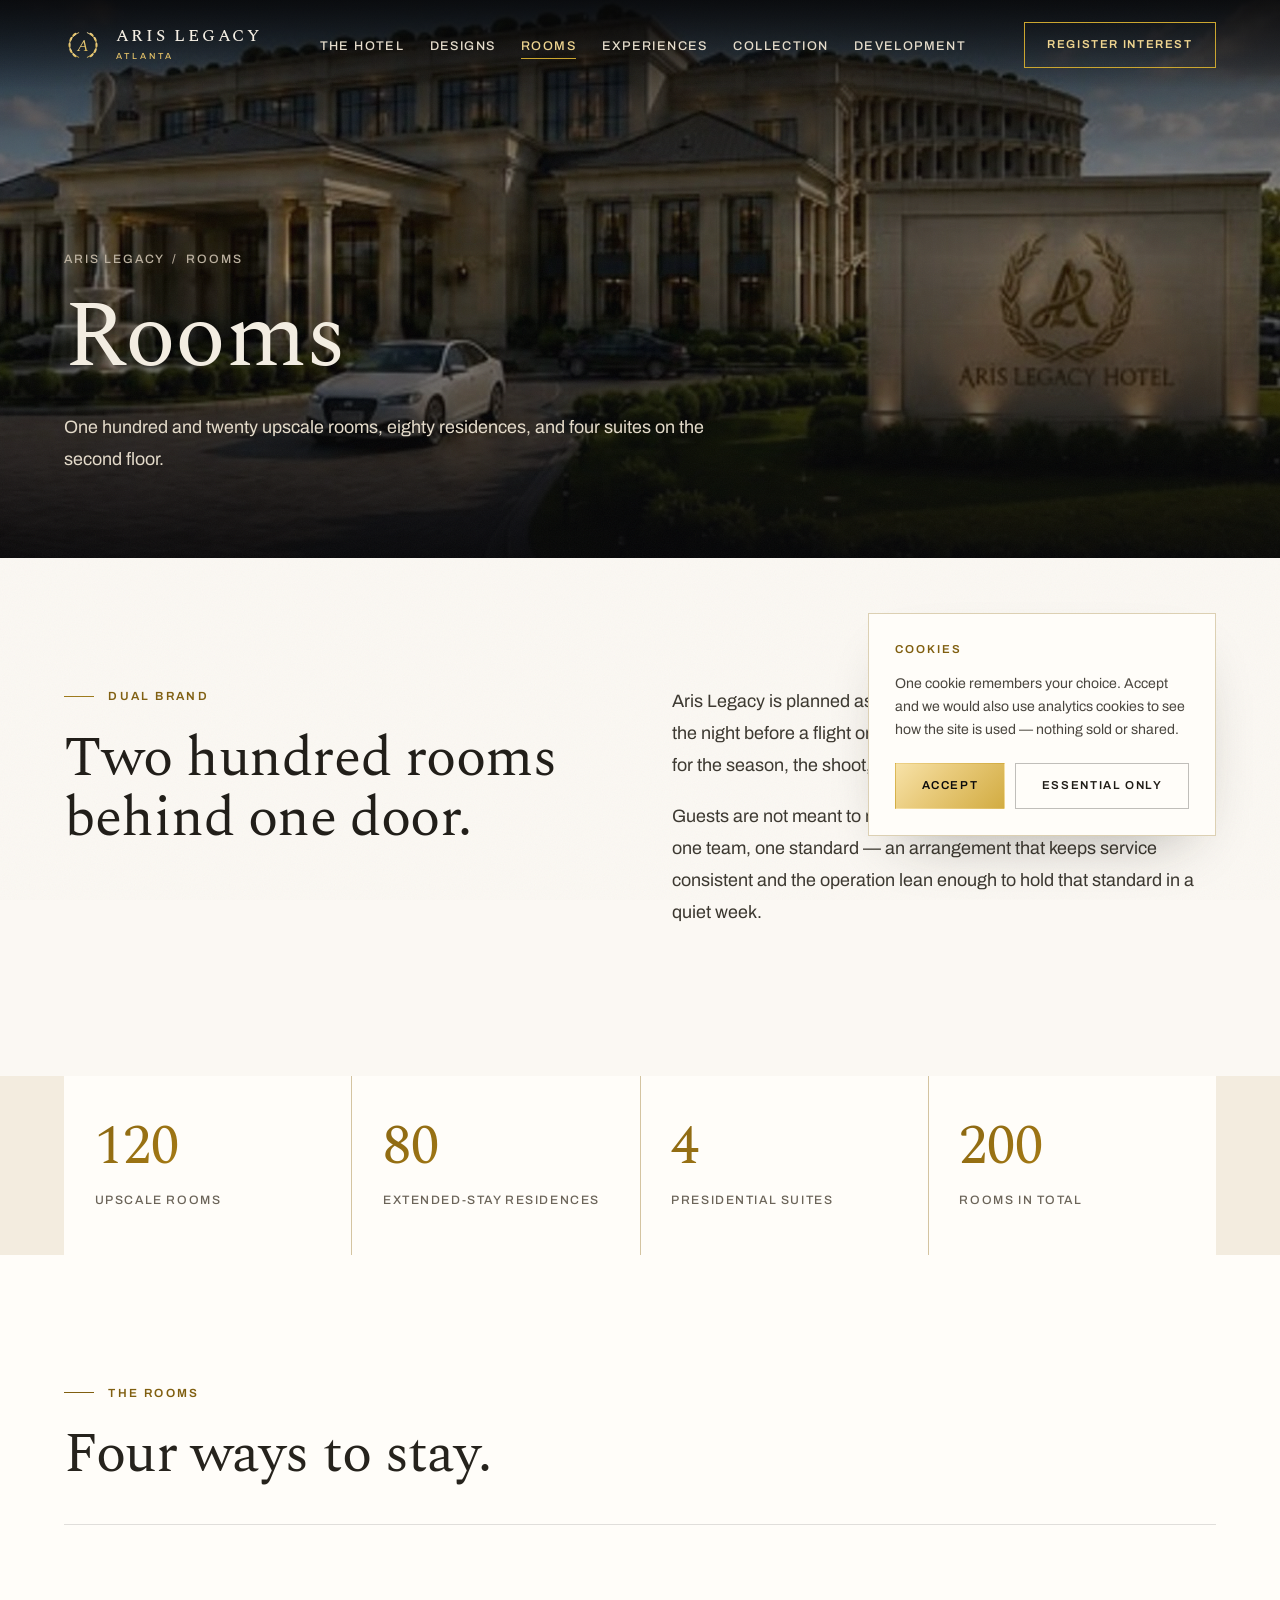
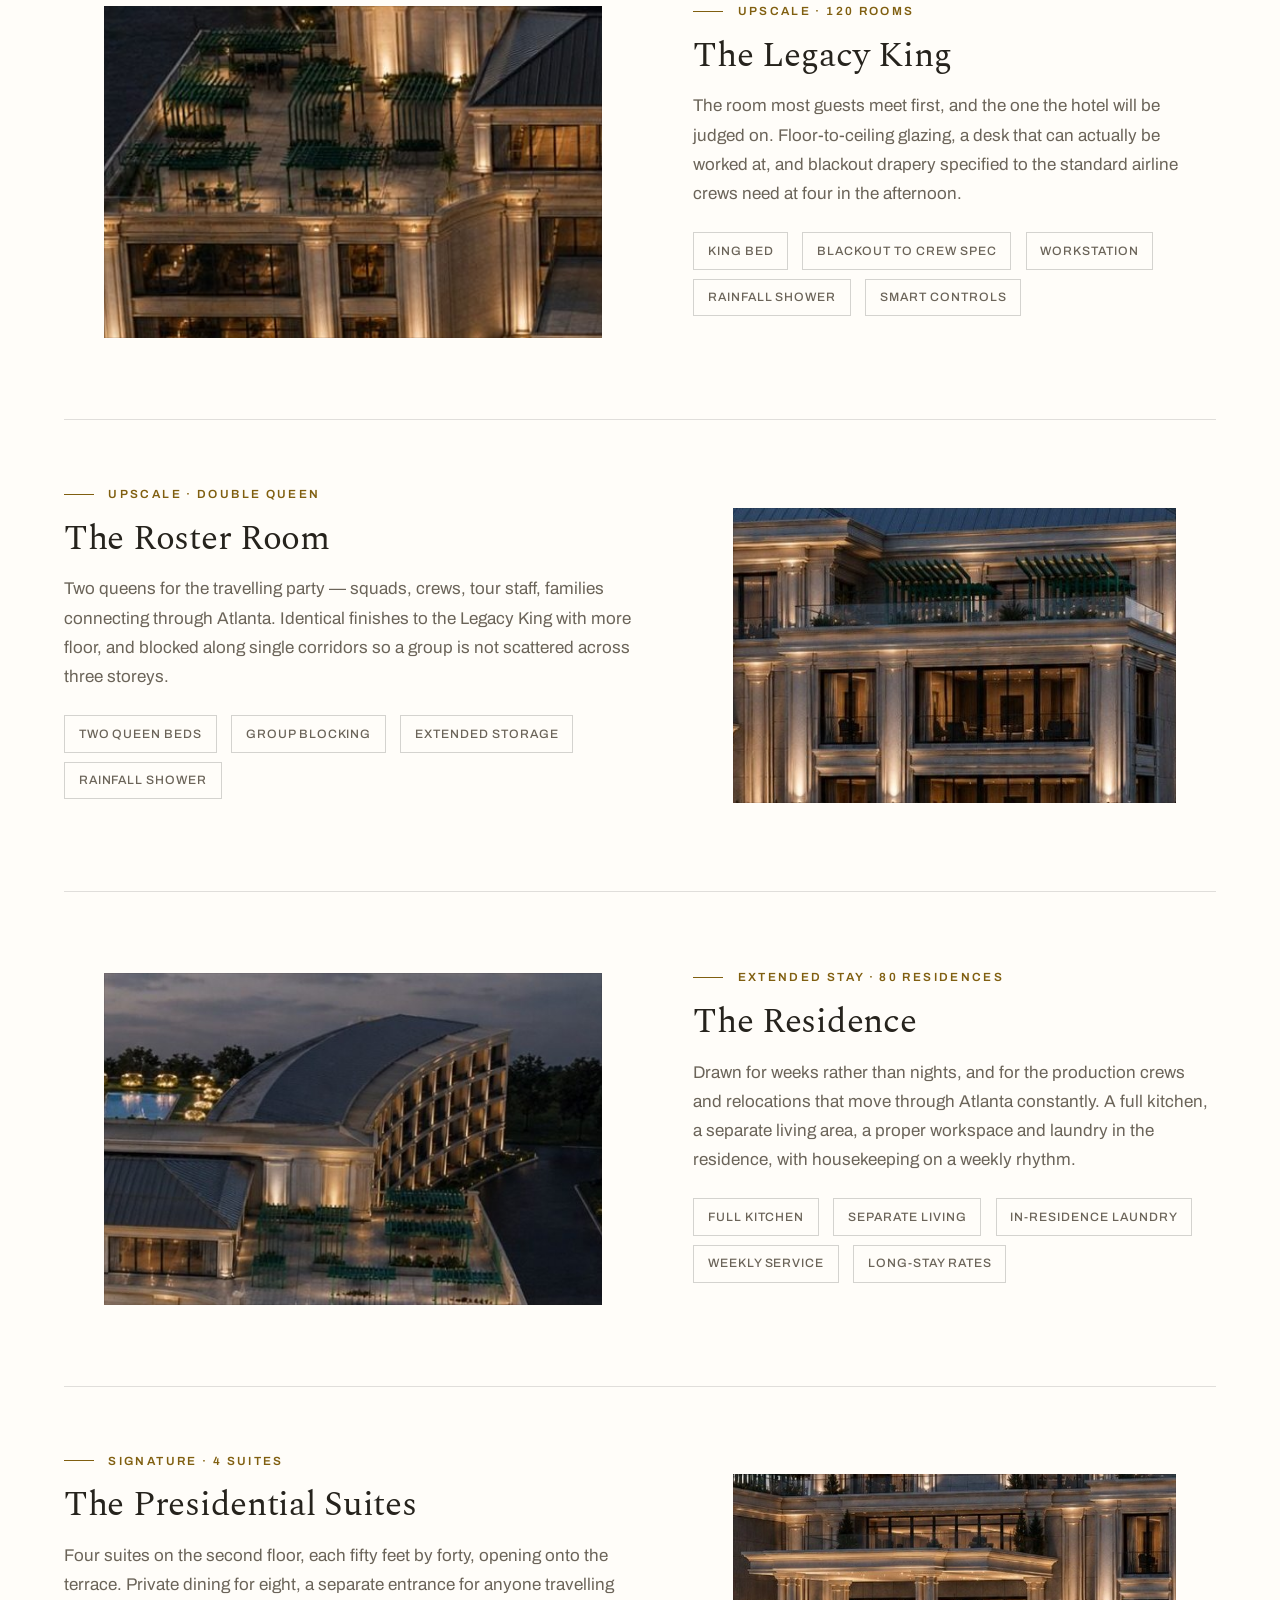
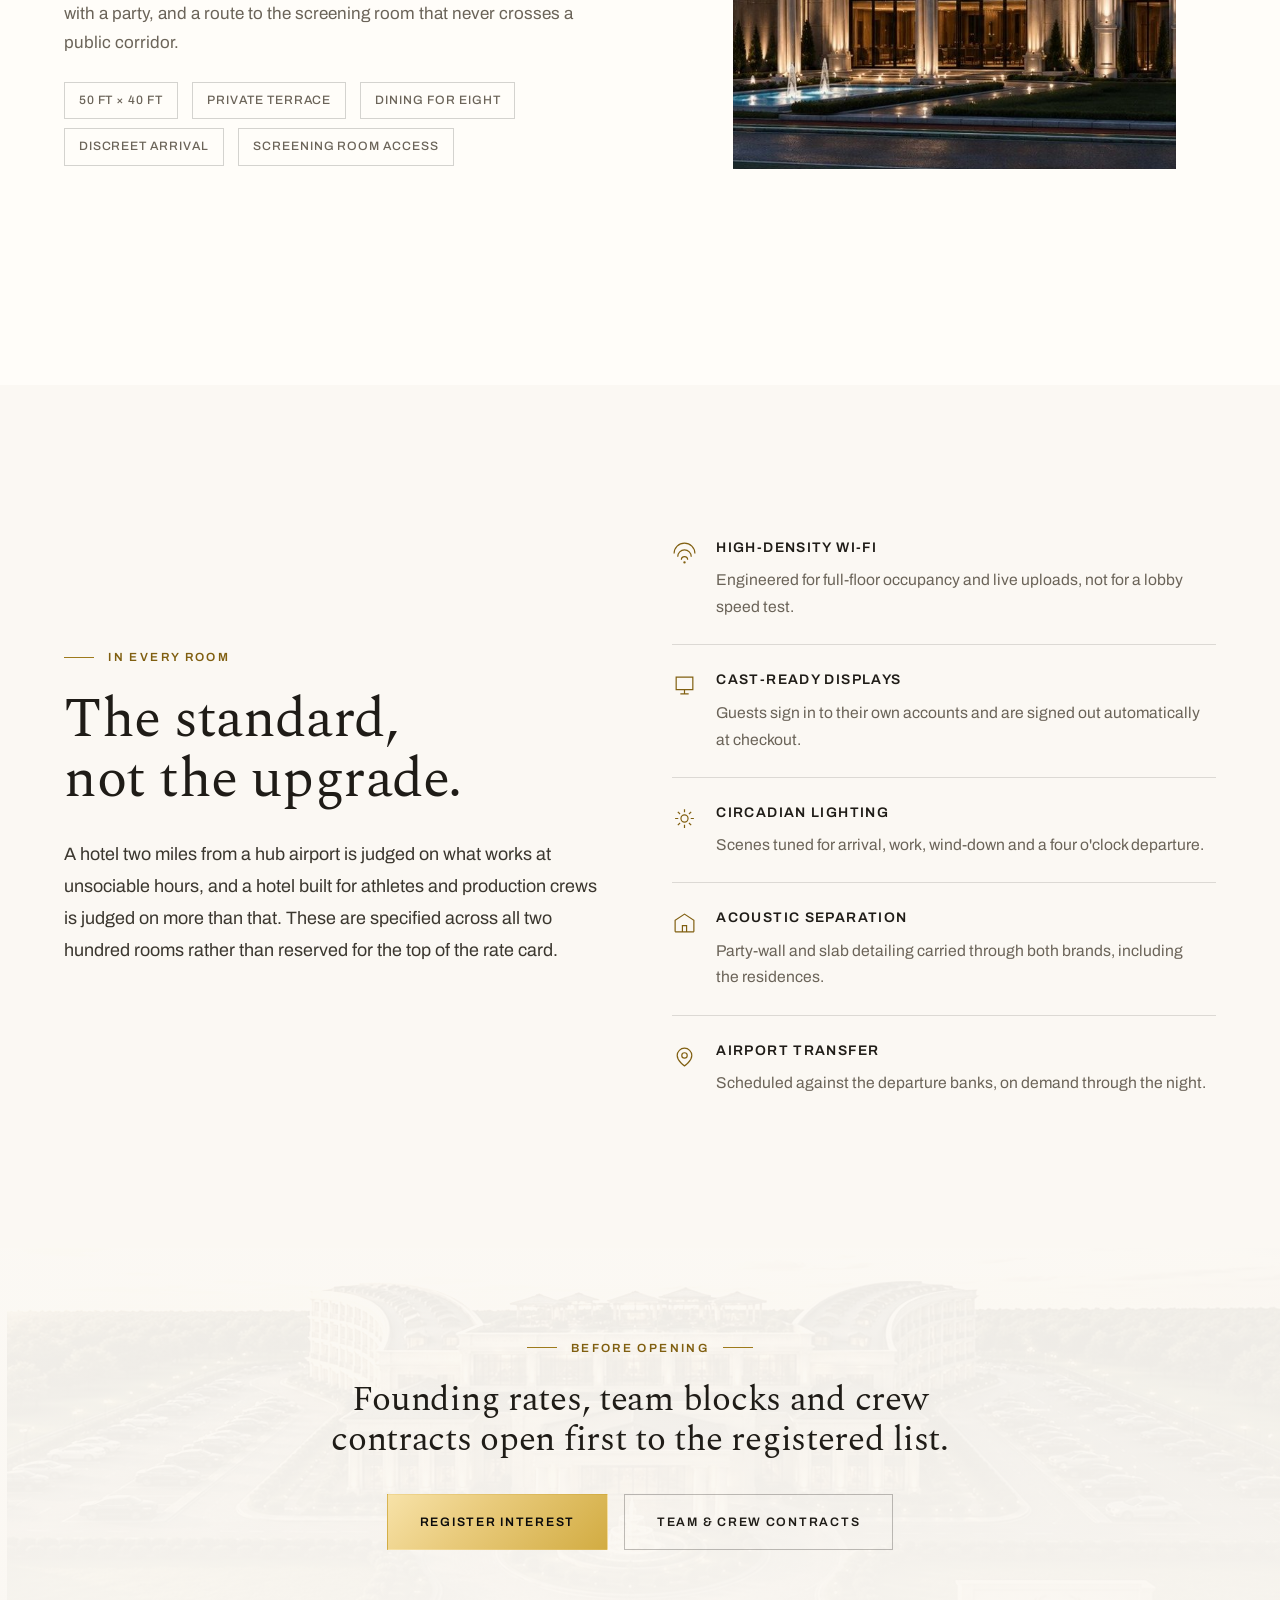
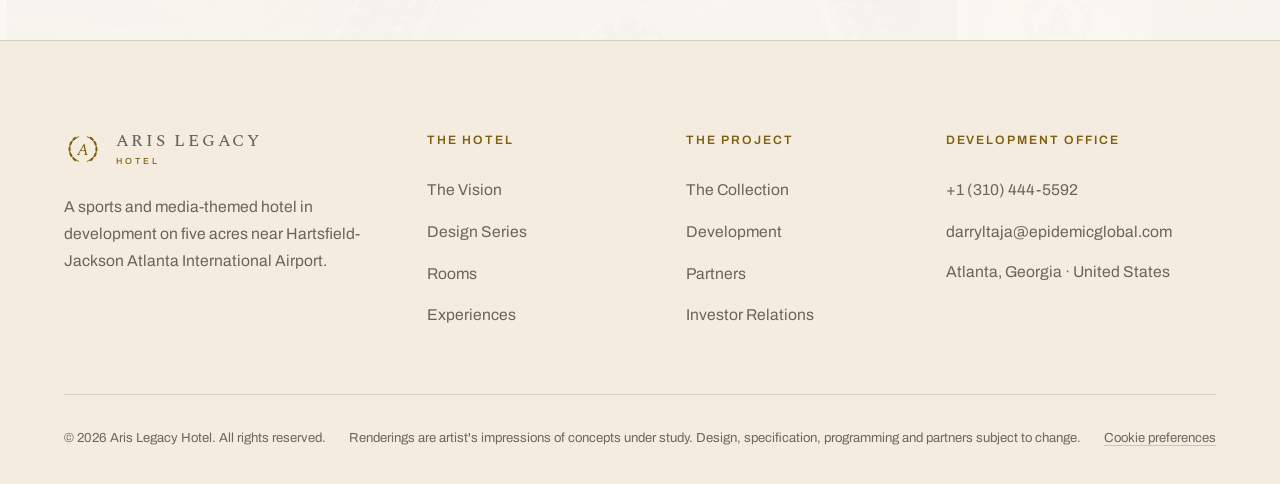
==== accommodations.html @ 4c9e6c58 "Aris Legacy Hotel website: static site, assets and single-file bundle" ====
<!DOCTYPE html>
<html lang="en">
<head>
<meta charset="utf-8">
<meta name="viewport" content="width=device-width,initial-scale=1">
<meta name="theme-color" content="#FBF8F3">
<title>Rooms — Aris Legacy Hotel Atlanta</title>
<meta name="description" content="120 upscale rooms, 80 extended-stay residences and four presidential suites at Aris Legacy Hotel Atlanta.">
<link rel="preconnect" href="https://fonts.googleapis.com">
<link rel="preconnect" href="https://fonts.gstatic.com" crossorigin>
<link href="https://fonts.googleapis.com/css2?family=Archivo:wght@400;500;600&family=Spectral:ital,wght@0,400;0,500;1,400&display=swap" rel="stylesheet">
<link rel="stylesheet" href="assets/css/style.css">
</head>
<body>

<!-- ============ NAV ============ -->
<header class="nav">
  <a class="mark" href="index.html" aria-label="Aris Legacy Hotel — home">
    <svg viewBox="0 0 48 48" aria-hidden="true">
      <defs><linearGradient id="lg" x1="0" y1="0" x2="1" y2="1">
        <stop offset="0%" stop-color="#F7E2A8"/><stop offset="40%" stop-color="#E9CB7C"/>
        <stop offset="100%" stop-color="#D2AC42"/>
      </linearGradient></defs>
      <g fill="none" stroke="url(#lg)" stroke-width="1.1" stroke-linecap="round">
        <path d="M18.6 8.4C11.6 11.6 7 17.3 7 24c0 6.7 4.6 12.4 11.6 15.6"/>
        <path d="M29.4 8.4C36.4 11.6 41 17.3 41 24c0 6.7-4.6 12.4-11.6 15.6"/>
      </g>
      <g fill="url(#lg)">
        <ellipse cx="13.1" cy="11.0" rx="3.3" ry="1.4" transform="rotate(140 13.1 11.0)"/>
        <ellipse cx="8.6"  cy="16.8" rx="3.3" ry="1.4" transform="rotate(115 8.6 16.8)"/>
        <ellipse cx="7.0"  cy="24.0" rx="3.3" ry="1.4" transform="rotate(90 7.0 24.0)"/>
        <ellipse cx="8.6"  cy="31.2" rx="3.3" ry="1.4" transform="rotate(65 8.6 31.2)"/>
        <ellipse cx="13.1" cy="37.0" rx="3.3" ry="1.4" transform="rotate(40 13.1 37.0)"/>
        <ellipse cx="34.9" cy="11.0" rx="3.3" ry="1.4" transform="rotate(40 34.9 11.0)"/>
        <ellipse cx="39.4" cy="16.8" rx="3.3" ry="1.4" transform="rotate(65 39.4 16.8)"/>
        <ellipse cx="41.0" cy="24.0" rx="3.3" ry="1.4" transform="rotate(90 41.0 24.0)"/>
        <ellipse cx="39.4" cy="31.2" rx="3.3" ry="1.4" transform="rotate(115 39.4 31.2)"/>
        <ellipse cx="34.9" cy="37.0" rx="3.3" ry="1.4" transform="rotate(140 34.9 37.0)"/>
      </g>
      <text x="24" y="31.5" text-anchor="middle" fill="url(#lg)" font-family="Spectral,Georgia,serif" font-size="22" font-style="italic">A</text>
    </svg>
    <span class="mark-txt"><b>Aris Legacy</b><span>Atlanta</span></span>
  </a>

  <nav aria-label="Primary">
    <ul class="nav-links">
      <li><a href="the-hotel.html">The Hotel</a></li>
      <li><a href="designs.html">Designs</a></li>
      <li><a href="accommodations.html" aria-current="page">Rooms</a></li>
      <li><a href="experiences.html">Experiences</a></li>
      <li><a href="collection.html">Collection</a></li>
      <li><a href="development.html">Development</a></li>
    </ul>
  </nav>

  <div class="nav-cta">
    <a class="btn btn-sm" href="contact.html">Register Interest</a>
    <button class="burger" aria-label="Open menu" aria-expanded="false"><span></span><span></span><span></span></button>
  </div>
</header>

<nav class="drawer" aria-label="Mobile">
  <a href="index.html">Home</a>
  <a href="the-hotel.html">The Hotel</a>
  <a href="designs.html">Designs</a>
  <a href="accommodations.html" aria-current="page">Rooms</a>
  <a href="experiences.html">Experiences</a>
  <a href="collection.html">Collection</a>
  <a href="development.html">Development</a>
  <a href="contact.html">Contact</a>
  <p class="drawer-foot">Atlanta · Miami · Los Angeles</p>
</nav>

<section class="phero">
  <div class="phero-media"><img src="assets/img/s1-arrival-day.jpg" alt="The arrival drive and principal elevation of the hotel in daylight" fetchpriority="high"></div>
  <div class="wrap">
    <p class="crumb rv in"><a href="index.html">Aris Legacy</a> &nbsp;/&nbsp; Rooms</p>
    <h1 class="d1 rv in" style="max-width:17ch">Rooms</h1>
    <p class="lede rv rv-d1" style="margin-top:1.6rem">One hundred and twenty upscale rooms, eighty residences, and four suites on the second floor.</p>
  </div>
</section>

<section class="pad">
  <div class="wrap split" style="align-items:start">
    <div class="split-body rv">
      <p class="eyebrow">Dual brand</p>
      <h2 class="d2">Two hundred rooms<br>behind one door.</h2>
    </div>
    <div class="rv rv-d1">
      <p class="lede">
        Aris Legacy is planned as a dual-brand house: 120 upscale rooms for the night before a
        flight or a fixture, and 80 extended-stay residences for the season, the shoot, the trade
        and the relocation.
      </p>
      <p class="lede">
        Guests are not meant to notice the seam. One lobby, one kitchen, one team, one standard —
        an arrangement that keeps service consistent and the operation lean enough to hold that
        standard in a quiet week.
      </p>
    </div>
  </div>
</section>

<section class="deep">
  <div class="wrap-wide">
    <div class="stats">
      <div class="stat rv"><b data-count="120">120</b><small>Upscale Rooms</small></div>
      <div class="stat rv rv-d1"><b data-count="80">80</b><small>Extended-Stay Residences</small></div>
      <div class="stat rv rv-d2"><b data-count="4">4</b><small>Presidential Suites</small></div>
      <div class="stat rv rv-d3"><b data-count="200">200</b><small>Rooms in Total</small></div>
    </div>
  </div>
</section>

<section class="pad stone">
  <div class="wrap">
    <p class="eyebrow rv">The rooms</p>
    <h2 class="d2 rv rv-d1" style="margin-bottom:clamp(20px,3vw,40px)">Four ways to stay.</h2>

    <article class="room rv">
      <div class="room-media"><figure class="figure ratio-3x2"><img src="assets/img/cl-terrace.jpg" alt="The pergola terrace above the upscale guest floors" loading="lazy" decoding="async"></figure></div>
      <div>
        <p class="eyebrow" style="margin-bottom:.9rem">Upscale · 120 rooms</p>
        <h3 class="d3">The Legacy King</h3>
        <p class="muted" style="margin-top:1rem">
          The room most guests meet first, and the one the hotel will be judged on. Floor-to-ceiling
          glazing, a desk that can actually be worked at, and blackout drapery specified to the
          standard airline crews need at four in the afternoon.
        </p>
        <ul class="room-meta">
          <li>King Bed</li><li>Blackout to Crew Spec</li><li>Workstation</li><li>Rainfall Shower</li><li>Smart Controls</li>
        </ul>
      </div>
    </article>

    <article class="room rv">
      <div class="room-media"><figure class="figure ratio-3x2"><img src="assets/img/cl-pergola.jpg" alt="Verdigris pergolas and planting on the terrace at dusk" loading="lazy" decoding="async"></figure></div>
      <div>
        <p class="eyebrow" style="margin-bottom:.9rem">Upscale · Double queen</p>
        <h3 class="d3">The Roster Room</h3>
        <p class="muted" style="margin-top:1rem">
          Two queens for the travelling party — squads, crews, tour staff, families connecting
          through Atlanta. Identical finishes to the Legacy King with more floor, and blocked along
          single corridors so a group is not scattered across three storeys.
        </p>
        <ul class="room-meta">
          <li>Two Queen Beds</li><li>Group Blocking</li><li>Extended Storage</li><li>Rainfall Shower</li>
        </ul>
      </div>
    </article>

    <article class="room rv">
      <div class="room-media"><figure class="figure ratio-3x2"><img src="assets/img/cl-guestwing.jpg" alt="The curved guest wing above the rear pool court" loading="lazy" decoding="async"></figure></div>
      <div>
        <p class="eyebrow" style="margin-bottom:.9rem">Extended stay · 80 residences</p>
        <h3 class="d3">The Residence</h3>
        <p class="muted" style="margin-top:1rem">
          Drawn for weeks rather than nights, and for the production crews and relocations that move
          through Atlanta constantly. A full kitchen, a separate living area, a proper workspace and
          laundry in the residence, with housekeeping on a weekly rhythm.
        </p>
        <ul class="room-meta">
          <li>Full Kitchen</li><li>Separate Living</li><li>In-Residence Laundry</li><li>Weekly Service</li><li>Long-Stay Rates</li>
        </ul>
      </div>
    </article>

    <article class="room rv">
      <div class="room-media"><figure class="figure ratio-3x2"><img src="assets/img/cl-portico.jpg" alt="The illuminated portico at the hotel entrance" loading="lazy" decoding="async"></figure></div>
      <div>
        <p class="eyebrow" style="margin-bottom:.9rem">Signature · 4 suites</p>
        <h3 class="d3">The Presidential Suites</h3>
        <p class="muted" style="margin-top:1rem">
          Four suites on the second floor, each fifty feet by forty, opening onto the terrace.
          Private dining for eight, a separate entrance for anyone travelling with a party, and a
          route to the screening room that never crosses a public corridor.
        </p>
        <ul class="room-meta">
          <li>50 ft × 40 ft</li><li>Private Terrace</li><li>Dining for Eight</li><li>Discreet Arrival</li><li>Screening Room Access</li>
        </ul>
      </div>
    </article>
  </div>
</section>

<section class="pad">
  <div class="wrap split">
    <div class="split-body rv">
      <p class="eyebrow">In every room</p>
      <h2 class="d2">The standard,<br>not the upgrade.</h2>
      <p class="lede" style="margin-top:1.8rem">
        A hotel two miles from a hub airport is judged on what works at unsociable hours, and a
        hotel built for athletes and production crews is judged on more than that. These are
        specified across all two hundred rooms rather than reserved for the top of the rate card.
      </p>
    </div>
    <div class="rv rv-d1">
      <div class="amenity"><svg viewBox="0 0 24 24"><path d="M2 12a10 10 0 0120 0M5.5 15a6.5 6.5 0 0113 0M9 18a3 3 0 016 0"/><circle cx="12" cy="20.5" r=".6"/></svg>
        <div><h4>High-density Wi-Fi</h4><p>Engineered for full-floor occupancy and live uploads, not for a lobby speed test.</p></div></div>
      <div class="amenity"><svg viewBox="0 0 24 24"><path d="M4 4h16v12H4zM8 20h8M12 16v4"/></svg>
        <div><h4>Cast-ready displays</h4><p>Guests sign in to their own accounts and are signed out automatically at checkout.</p></div></div>
      <div class="amenity"><svg viewBox="0 0 24 24"><path d="M12 3v3M12 18v3M3 12h3M18 12h3M5.6 5.6l2.1 2.1M16.3 16.3l2.1 2.1M18.4 5.6l-2.1 2.1M7.7 16.3l-2.1 2.1"/><circle cx="12" cy="12" r="3.4"/></svg>
        <div><h4>Circadian lighting</h4><p>Scenes tuned for arrival, work, wind-down and a four o'clock departure.</p></div></div>
      <div class="amenity"><svg viewBox="0 0 24 24"><path d="M3 20V9l9-6 9 6v11M3 20h18M10 20v-6h4v6"/></svg>
        <div><h4>Acoustic separation</h4><p>Party-wall and slab detailing carried through both brands, including the residences.</p></div></div>
      <div class="amenity" style="border-bottom:0"><svg viewBox="0 0 24 24"><path d="M12 21s7-4.6 7-10a7 7 0 10-14 0c0 5.4 7 10 7 10z"/><circle cx="12" cy="11" r="2.6"/></svg>
        <div><h4>Airport transfer</h4><p>Scheduled against the departure banks, on demand through the night.</p></div></div>
    </div>
  </div>
</section>

<section class="pad-sm cta">
  <div class="cta-bg"><img src="assets/img/s1-aerial-dusk.jpg" alt="" loading="lazy" decoding="async"></div>
  <div class="wrap">
    <p class="eyebrow center rv">Before opening</p>
    <h2 class="d3 rv rv-d1">Founding rates, team blocks and crew<br>contracts open first to the registered list.</h2>
    <div class="rv rv-d2" style="display:flex;gap:1rem;justify-content:center;flex-wrap:wrap;margin-top:2.2rem">
      <a class="btn btn-solid" href="contact.html">Register Interest</a>
      <a class="btn btn-ghost" href="contact.html#groups">Team &amp; Crew Contracts</a>
    </div>
  </div>
</section>

<!-- ============ FOOTER ============ -->
<footer>
  <div class="wrap">
    <div class="foot-grid">
      <div class="foot">
        <a class="mark" href="index.html" style="margin-bottom:1.6rem" aria-label="Aris Legacy Hotel">
          <svg viewBox="0 0 48 48" aria-hidden="true">
            <g fill="none" stroke="currentColor" stroke-width="1.1" stroke-linecap="round">
              <path d="M18.6 8.4C11.6 11.6 7 17.3 7 24c0 6.7 4.6 12.4 11.6 15.6"/>
              <path d="M29.4 8.4C36.4 11.6 41 17.3 41 24c0 6.7-4.6 12.4-11.6 15.6"/>
            </g>
            <g fill="currentColor">
              <ellipse cx="13.1" cy="11.0" rx="3.3" ry="1.4" transform="rotate(140 13.1 11.0)"/>
              <ellipse cx="8.6"  cy="16.8" rx="3.3" ry="1.4" transform="rotate(115 8.6 16.8)"/>
              <ellipse cx="7.0"  cy="24.0" rx="3.3" ry="1.4" transform="rotate(90 7.0 24.0)"/>
              <ellipse cx="8.6"  cy="31.2" rx="3.3" ry="1.4" transform="rotate(65 8.6 31.2)"/>
              <ellipse cx="13.1" cy="37.0" rx="3.3" ry="1.4" transform="rotate(40 13.1 37.0)"/>
              <ellipse cx="34.9" cy="11.0" rx="3.3" ry="1.4" transform="rotate(40 34.9 11.0)"/>
              <ellipse cx="39.4" cy="16.8" rx="3.3" ry="1.4" transform="rotate(65 39.4 16.8)"/>
              <ellipse cx="41.0" cy="24.0" rx="3.3" ry="1.4" transform="rotate(90 41.0 24.0)"/>
              <ellipse cx="39.4" cy="31.2" rx="3.3" ry="1.4" transform="rotate(115 39.4 31.2)"/>
              <ellipse cx="34.9" cy="37.0" rx="3.3" ry="1.4" transform="rotate(140 34.9 37.0)"/>
            </g>
            <text x="24" y="31.5" text-anchor="middle" fill="currentColor" font-family="Spectral,Georgia,serif" font-size="22" font-style="italic">A</text>
          </svg>
          <span class="mark-txt"><b>Aris Legacy</b><span>Hotel</span></span>
        </a>
        <p style="max-width:34ch">A sports and media-themed hotel in development on five acres near
          Hartsfield-Jackson Atlanta International Airport.</p>
      </div>

      <div class="foot">
        <h5>The Hotel</h5>
        <ul>
          <li><a href="the-hotel.html">The Vision</a></li>
          <li><a href="designs.html">Design Series</a></li>
          <li><a href="accommodations.html">Rooms</a></li>
          <li><a href="experiences.html">Experiences</a></li>
        </ul>
      </div>

      <div class="foot">
        <h5>The Project</h5>
        <ul>
          <li><a href="collection.html">The Collection</a></li>
          <li><a href="development.html">Development</a></li>
          <li><a href="development.html#partners">Partners</a></li>
          <li><a href="development.html#investors">Investor Relations</a></li>
        </ul>
      </div>

      <div class="foot">
        <h5>Development Office</h5>
        <ul>
          <li><a href="tel:+13104445592">+1 (310) 444-5592</a></li>
          <li><a href="mailto:darryltaja@epidemicglobal.com">darryltaja@epidemicglobal.com</a></li>
          <li><p>Atlanta, Georgia · United States</p></li>
        </ul>
      </div>
    </div>

    <div class="foot-bottom">
      <span>&copy; <span data-year>2026</span> Aris Legacy Hotel. All rights reserved.</span>
      <span>Renderings are artist's impressions of concepts under study. Design, specification,
        programming and partners subject to change.</span>
      <span><button class="cookie-link" type="button" data-cookie-reopen>Cookie preferences</button></span>
    </div>
  </div>
</footer>


<!-- ============ COOKIE NOTICE ============ -->
<div class="cookie" id="cookie-notice" role="dialog" aria-modal="false"
     aria-labelledby="cookie-h" aria-describedby="cookie-p" hidden>
  <h2 id="cookie-h">Cookies</h2>
  <p id="cookie-p">
    One cookie remembers your choice. Accept and we would also use analytics
    cookies to see how the site is used — nothing sold or shared.
  </p>
  <div class="cookie-act">
    <button class="btn btn-solid btn-sm" type="button" data-consent="all">Accept</button>
    <button class="btn btn-ghost btn-sm" type="button" data-consent="essential">Essential only</button>
  </div>
</div>

<script src="assets/js/main.js"></script>
</body>
</html>
---- assets/css/style.css ----
/* ==========================================================================
   ARIS LEGACY HOTEL — Design System
   Palette drawn from the brand mark (gold laurel), the travertine facade,
   the verdigris pergolas and the dusk renderings.

   Light theme. The page sits on travertine; photography keeps its dark
   scrim, so the hero, the page heros, the city cards, the lightbox and the
   showcase stage hand the light type scale back inside themselves.

   Type: Spectral for display (a screen-cut serif that holds its stems on a
   pale ground) and Archivo for everything else. Both set at real text
   weights — nothing on this page is lighter than 400.
   ========================================================================== */

:root{
  color-scheme:light;

  /* Ink — still dark: it is the type colour on gold, and the scrim over photography */
  --ink-900:#0B0B0C;
  --ink-800:#121214;
  --ink-700:#191A1D;
  --ink-600:#232428;
  --ink-500:#33343A;

  /* Travertine surfaces — the page ground, brightest to deepest */
  --stone-050:#FFFDF9;   /* .stone band, tiles */
  --surface:#FBF8F3;     /* page */
  --surface-2:#F3ECDF;   /* .deep band, footer */
  --surface-3:#EDE5D5;   /* image wells, hover states */

  /* Two type scales, declared side by side so a scope can name either one
     and neither can drift. --on-stone reads dark for the travertine page;
     --on-scrim is the original light scale, used over photography. Ratios
     below are measured against --surface. */
  --on-stone-100:#1F1C17;  /* headings, primary copy — 16:1 */
  --on-stone-200:#3B372F;  /* lede — 11.2:1 */
  --on-stone-300:#4A463F;  /* tertiary copy — 8.9:1 */
  --on-stone-400:#6B6459;  /* muted, captions — 5.5:1, and 5.0:1 on --surface-2 */
  --on-stone-500:#6F6759;  /* small print — 5.3:1, and 4.8:1 in the footer */
  --on-stone-600:#7F7567;  /* placeholders only — 4.3:1 */
  --on-stone-gold-100:#6F520D;  /* 6.9:1 */
  --on-stone-gold-200:#7A5B0F;  /* hover / emphasis — 6.0:1 */
  --on-stone-gold-300:#805F10;  /* accent copy — 5.6:1, and 5.0:1 on --surface-2 */
  --on-stone-gold-500:#9E7A1B;  /* hairlines, borders, focus ring — 3.8:1 */
  --on-stone-gold-grad:linear-gradient(135deg,#8A6712 0%,#A87C15 52%,#916D10 100%);
  --on-stone-line:rgba(138,103,18,.30);
  --on-stone-line-soft:rgba(31,28,23,.14);

  --on-scrim-100:#F4EEE3;
  --on-scrim-200:#E5DCCB;
  --on-scrim-300:#CFC3AC;
  --on-scrim-400:#BCB1A0;
  --on-scrim-500:#A99E8B;
  --on-scrim-600:#857D6D;
  --on-scrim-gold-100:#F7E2A8;
  --on-scrim-gold-200:#EFD590;
  --on-scrim-gold-300:#E3C169;
  --on-scrim-gold-500:#CBA630;
  --on-scrim-gold-grad:linear-gradient(135deg,#F7E2A8 0%,#E9CB7C 40%,#D2AC42 100%);
  --on-scrim-line:rgba(203,166,48,.26);
  --on-scrim-line-soft:rgba(255,255,255,.13);

  /* The working tokens. The page is light, so they start on stone. */
  --stone-100:var(--on-stone-100);
  --stone-200:var(--on-stone-200);
  --stone-300:var(--on-stone-300);
  --stone-400:var(--on-stone-400);
  --stone-500:var(--on-stone-500);
  --stone-600:var(--on-stone-600);
  --gold-100:var(--on-stone-gold-100);
  --gold-200:var(--on-stone-gold-200);
  --gold-300:var(--on-stone-gold-300);
  --gold-500:var(--on-stone-gold-500);
  --gold-700:#805F10;
  --gold-grad:var(--on-stone-gold-grad);   /* clipped display type */
  --gold-fill:linear-gradient(135deg,#F7E2A8 0%,#E9CB7C 40%,#D2AC42 100%);  /* gold surfaces */

  /* Verdigris (pergola green) */
  --verd-500:#2F5D4F;
  --verd-300:#4C8073;

  --line:var(--on-stone-line);
  --line-soft:var(--on-stone-line-soft);

  --font-display:"Spectral",Georgia,"Times New Roman",serif;
  --font-ui:"Archivo","Helvetica Neue",Arial,sans-serif;

  --max:1280px;
  --gutter:clamp(20px,5vw,64px);
  --ease:cubic-bezier(.22,.61,.36,1);
}

*,*::before,*::after{box-sizing:border-box}
html{scroll-behavior:smooth;-webkit-text-size-adjust:100%}
body{
  margin:0;
  background:var(--surface);
  color:var(--stone-100);
  font-family:var(--font-ui);
  font-weight:400;
  font-size:17px;
  line-height:1.72;
  -webkit-font-smoothing:antialiased;
  overflow-x:hidden;
}

/* A whisper of grain. Plain alpha rather than multiply: over a ground this
   pale the two are indistinguishable, and a fixed *blended* layer forces the
   compositor to read the whole viewport back on every scrolled frame. */
body::after{
  content:"";position:fixed;inset:0;z-index:2;pointer-events:none;
  opacity:.04;transform:translateZ(0);
  background-image:url("data:image/svg+xml,%3Csvg xmlns='http://www.w3.org/2000/svg' width='200' height='200'%3E%3Cfilter id='n'%3E%3CfeTurbulence type='fractalNoise' baseFrequency='.85' numOctaves='3'/%3E%3C/filter%3E%3Crect width='200' height='200' filter='url(%23n)'/%3E%3C/svg%3E");
}

img{max-width:100%;display:block}
a{color:inherit;text-decoration:none}
button{font:inherit;color:inherit;background:none;border:0;cursor:pointer}
:focus-visible{outline:2px solid var(--gold-500);outline-offset:3px}

/* ---------- Type ---------- */
h1,h2,h3,h4{
  font-family:var(--font-display);font-weight:400;margin:0;
  letter-spacing:-.008em;text-wrap:balance;
}
.d1{font-size:clamp(2.8rem,7.4vw,5.9rem);line-height:1.03}
.d2{font-size:clamp(2rem,4.6vw,3.5rem);line-height:1.08}
.d3{font-size:clamp(1.55rem,2.7vw,2.25rem);line-height:1.14}
.d4{font-size:clamp(1.2rem,1.8vw,1.48rem);line-height:1.22}

.eyebrow{
  font-size:.74rem;font-weight:600;letter-spacing:.2em;text-transform:uppercase;
  color:var(--gold-300);margin:0 0 1.4rem;display:flex;align-items:center;gap:.9rem;
}
.eyebrow::before{content:"";width:30px;height:1px;background:var(--gold-500);flex:none}
.eyebrow.center{justify-content:center}
.eyebrow.center::after{content:"";width:30px;height:1px;background:var(--gold-500);flex:none}

.lede{font-size:clamp(1.06rem,1.4vw,1.18rem);line-height:1.78;color:var(--stone-200);max-width:64ch}
.muted{color:var(--stone-400)}
p{margin:0 0 1.2rem;text-wrap:pretty}
.gold{color:var(--gold-300)}
.gold-text{background:var(--gold-grad);-webkit-background-clip:text;background-clip:text;color:transparent}
.serif-em{font-family:var(--font-display);font-style:italic;font-size:1.1em}
.center{text-align:center}
.mb0{margin-bottom:0}

/* ---------- Layout ---------- */
.wrap{max-width:var(--max);margin:0 auto;padding-inline:var(--gutter)}
.wrap-wide{max-width:1560px;margin:0 auto;padding-inline:var(--gutter)}
section{position:relative}
.pad{padding-block:clamp(76px,10vw,152px)}
.pad-sm{padding-block:clamp(54px,7vw,100px)}
.stone{background:var(--stone-050);color:#26231D}
.stone .lede{color:#4A463F}
.stone .muted{color:#6B6459}
.stone .eyebrow{color:var(--gold-700)}
.stone .eyebrow::before,.stone .eyebrow.center::after{background:var(--gold-700)}
.deep{background:var(--surface-2)}
.grid{display:grid;gap:clamp(26px,3.4vw,58px)}
.g2{grid-template-columns:repeat(2,1fr)}
.g3{grid-template-columns:repeat(3,1fr)}
.g4{grid-template-columns:repeat(4,1fr)}
.rule{height:1px;background:var(--line);border:0;margin:0}

/* ---------- Dark media scopes ----------
   Everything laid over a photograph keeps its dark scrim. Inside these
   blocks the travertine scale and the laurel gold are handed back their
   original light values, so type on top stays legible without any rule
   further down needing to know where it sits. */
.hero,.phero,.city,.lightbox,.sc-stage,.figure figcaption,.nav{
  --stone-100:var(--on-scrim-100);
  --stone-200:var(--on-scrim-200);
  --stone-300:var(--on-scrim-300);
  --stone-400:var(--on-scrim-400);
  --stone-500:var(--on-scrim-500);
  --stone-600:var(--on-scrim-600);
  --gold-100:var(--on-scrim-gold-100);
  --gold-200:var(--on-scrim-gold-200);
  --gold-300:var(--on-scrim-gold-300);
  --gold-500:var(--on-scrim-gold-500);
  --gold-700:var(--on-scrim-gold-300);
  --gold-grad:var(--on-scrim-gold-grad);
  --line:var(--on-scrim-line);
  --line-soft:var(--on-scrim-line-soft);
  color:var(--stone-100);
}
/* A ghost button on a scrim inverts: pale outline, dark fill on hover. */
.hero .btn-ghost,.phero .btn-ghost,.city .btn-ghost{border-color:rgba(244,238,227,.4)}
.hero .btn-ghost::before,.phero .btn-ghost::before,.city .btn-ghost::before{background:var(--stone-050)}
.hero .btn-ghost:hover,.phero .btn-ghost:hover,.city .btn-ghost:hover{border-color:var(--stone-050);color:var(--ink-900)}

/* ---------- Brand mark ---------- */
.mark{display:flex;align-items:center;gap:.85rem}
.mark svg{width:38px;height:38px;flex:none;transition:filter .5s var(--ease)}
/* The laurel is drawn in pale gold for the scrim over the hero. The moment
   the bar takes a travertine ground of its own it has to darken or vanish. */
.nav.solid .mark svg,body.menu-open .mark svg{filter:brightness(.6) saturate(1.35)}
footer .mark svg{color:var(--gold-700)}
.mark-txt{display:flex;flex-direction:column;line-height:1}
.mark-txt b{font-family:var(--font-display);font-weight:500;font-size:1.08rem;letter-spacing:.16em;text-transform:uppercase}
.mark-txt span{font-size:.55rem;font-weight:500;letter-spacing:.34em;text-transform:uppercase;color:var(--gold-300);margin-top:.45rem}

/* ---------- Nav ---------- */
.nav{
  position:fixed;inset:0 0 auto;z-index:100;
  display:flex;align-items:center;justify-content:space-between;gap:2rem;
  padding:1.35rem var(--gutter);
  transition:background .5s var(--ease),padding .5s var(--ease),border-color .5s;
  border-bottom:1px solid transparent;
}
.nav::before{
  content:"";position:absolute;inset:0;z-index:-1;pointer-events:none;
  background:linear-gradient(180deg,rgba(6,6,7,.78),rgba(6,6,7,0));
  transition:opacity .5s var(--ease);
}
.nav.solid{
  /* The frost stays — without it the copy behind the bar ghosts through
     sharp. Trimmed to one filter at a smaller radius: the backdrop is
     re-filtered on every scrolled frame. */
  background:rgba(251,248,243,.90);backdrop-filter:blur(12px);
  padding-block:.85rem;border-bottom-color:rgba(31,28,23,.12);
  box-shadow:0 1px 24px rgba(31,28,23,.06);
}
/* Once the bar has a travertine ground of its own it leaves the media scope.
   Same when the drawer is open — the burger has to darken over it. */
.nav.solid,body.menu-open .nav{
  --stone-100:var(--on-stone-100);--stone-200:var(--on-stone-200);
  --stone-300:var(--on-stone-300);--stone-400:var(--on-stone-400);
  --gold-100:var(--on-stone-gold-100);--gold-200:var(--on-stone-gold-200);
  --gold-300:var(--on-stone-gold-300);--gold-500:var(--on-stone-gold-500);
  --gold-700:#805F10;
  --gold-grad:var(--on-stone-gold-grad);
  --line:var(--on-stone-line);--line-soft:var(--on-stone-line-soft);
  color:var(--stone-100);
}
.nav.solid::before,body.menu-open .nav::before{opacity:0}
.nav-links{display:flex;align-items:center;gap:clamp(1.1rem,2vw,2.2rem);list-style:none;margin:0;padding:0}
.nav-links a{
  font-size:.79rem;font-weight:500;letter-spacing:.11em;text-transform:uppercase;
  color:var(--stone-200);position:relative;padding-block:.4rem;transition:color .3s;
}
.nav-links a::after{
  content:"";position:absolute;left:0;bottom:0;height:1px;width:0;background:var(--gold-500);transition:width .38s var(--ease);
}
.nav-links a:hover,.nav-links a[aria-current="page"]{color:var(--gold-200)}
.nav-links a:hover::after,.nav-links a[aria-current="page"]::after{width:100%}
.nav-cta{display:flex;align-items:center;gap:1rem}
.burger{display:none;width:44px;height:44px;align-items:center;justify-content:center;flex-direction:column;gap:6px;z-index:101}
.burger span{display:block;width:24px;height:1.5px;background:var(--stone-100);transition:transform .4s var(--ease),opacity .3s}
body.menu-open .burger span:nth-child(1){transform:translateY(7.5px) rotate(45deg)}
body.menu-open .burger span:nth-child(2){opacity:0}
body.menu-open .burger span:nth-child(3){transform:translateY(-7.5px) rotate(-45deg)}

.drawer{
  position:fixed;inset:0;z-index:95;background:var(--surface);
  display:flex;flex-direction:column;justify-content:center;gap:.35rem;
  padding:6rem var(--gutter) 3rem;
  opacity:0;visibility:hidden;transition:opacity .45s var(--ease),visibility .45s;
}
body.menu-open .drawer{opacity:1;visibility:visible}
.drawer a{
  font-family:var(--font-display);font-size:clamp(1.75rem,6.4vw,2.7rem);
  padding-block:.34rem;border-bottom:1px solid var(--line-soft);
  transform:translateY(16px);opacity:0;transition:transform .5s var(--ease),opacity .5s var(--ease),color .3s;
}
body.menu-open .drawer a{transform:none;opacity:1}
.drawer a:hover{color:var(--gold-200)}
.drawer-foot{margin-top:2.4rem;font-size:.84rem;letter-spacing:.1em;text-transform:uppercase;color:var(--stone-400)}

/* ---------- Buttons ---------- */
.btn{
  display:inline-flex;align-items:center;justify-content:center;gap:.7rem;
  padding:1.02rem 2rem;font-size:.77rem;font-weight:600;letter-spacing:.14em;
  text-transform:uppercase;
  border:1px solid var(--gold-500);color:var(--gold-200);
  position:relative;overflow:hidden;isolation:isolate;
  transition:color .42s var(--ease),border-color .42s;
  white-space:nowrap;
}
.btn::before{
  content:"";position:absolute;inset:0;background:var(--gold-fill);
  transform:translateY(101%);transition:transform .46s var(--ease);z-index:-1;
}
.btn:hover{color:var(--ink-900)}
.btn:hover::before{transform:none}
.btn-solid{background:var(--gold-fill);border-color:transparent;color:var(--ink-900)}
.btn-solid::before{background:var(--stone-050)}
.btn-ghost{border-color:rgba(31,28,23,.28);color:var(--stone-100)}
.btn-ghost::before{background:var(--ink-900)}
.btn-ghost:hover{border-color:var(--ink-900);color:var(--stone-050)}
.btn-sm{padding:.76rem 1.4rem;font-size:.72rem}
.stone .btn-ghost{border-color:rgba(20,20,18,.3);color:#26231D}
.stone .btn-ghost::before{background:var(--ink-900)}
.stone .btn-ghost:hover{color:var(--stone-050);border-color:var(--ink-900)}

.link-arrow{
  display:inline-flex;align-items:center;gap:.7rem;font-size:.77rem;font-weight:600;
  letter-spacing:.14em;text-transform:uppercase;color:var(--gold-300);padding-bottom:.4rem;
  border-bottom:1px solid var(--line);transition:gap .35s var(--ease),border-color .35s,color .35s;
}
.link-arrow svg{width:16px;height:9px;transition:transform .35s var(--ease)}
.link-arrow:hover{border-bottom-color:var(--gold-500);color:var(--gold-200)}
.link-arrow:hover svg{transform:translateX(6px)}
.stone .link-arrow{color:var(--gold-700);border-bottom-color:rgba(138,103,18,.4)}
.stone .link-arrow:hover{color:#6F520D;border-bottom-color:var(--gold-700)}

/* ---------- Hero ---------- */
.hero{position:relative;min-height:100svh;display:flex;align-items:flex-end;overflow:hidden;isolation:isolate}
.hero-media{position:absolute;inset:0;z-index:-2}
.hero-media img{width:100%;height:100%;object-fit:cover;animation:kb 30s var(--ease) infinite alternate}
@keyframes kb{from{transform:scale(1.04)}to{transform:scale(1.12) translate3d(-1.2%,-1.4%,0)}}
.hero-media::after{
  content:"";position:absolute;inset:0;
  background:
    linear-gradient(180deg,rgba(6,6,8,.66) 0%,rgba(6,6,8,.1) 34%,rgba(6,6,8,.56) 70%,rgba(6,6,8,.95) 100%),
    radial-gradient(120% 80% at 50% 110%,rgba(203,166,48,.14),transparent 62%);
}
.hero-inner{width:100%;max-width:var(--max);margin:0 auto;padding:0 var(--gutter) clamp(72px,10vh,120px)}
.hero h1{margin:.4rem 0 1.5rem;text-shadow:0 6px 46px rgba(0,0,0,.6)}
.hero h1 em{font-style:italic;display:block}
.hero-sub{display:flex;flex-wrap:wrap;gap:.75rem 1.6rem;align-items:center;font-size:.8rem;font-weight:500;letter-spacing:.14em;text-transform:uppercase;color:var(--stone-200);margin-bottom:2.4rem}
.hero-sub span{display:flex;align-items:center;gap:1.6rem}
.hero-sub span::after{content:"";width:4px;height:4px;border-radius:50%;background:var(--gold-500)}
.hero-sub span:last-child::after{display:none}
.hero-actions{display:flex;flex-wrap:wrap;gap:1rem}
.scroll-cue{
  position:absolute;right:var(--gutter);bottom:clamp(72px,10vh,120px);z-index:2;
  writing-mode:vertical-rl;font-size:.7rem;font-weight:500;letter-spacing:.24em;text-transform:uppercase;
  color:var(--stone-400);display:flex;align-items:center;gap:1rem;
}
.scroll-cue::after{content:"";width:1px;height:64px;background:linear-gradient(var(--gold-500),transparent);animation:cue 2.4s ease-in-out infinite}
@keyframes cue{0%,100%{opacity:.3;transform:scaleY(.5);transform-origin:top}50%{opacity:1;transform:scaleY(1)}}

/* page hero (interior pages) */
.phero{position:relative;min-height:clamp(56vh,62vh,660px);display:flex;align-items:flex-end;overflow:hidden;isolation:isolate}
.phero-media{position:absolute;inset:0;z-index:-2}
.phero-media img{width:100%;height:100%;object-fit:cover;transform:scale(1.04)}
.phero-media::after{content:"";position:absolute;inset:0;background:linear-gradient(180deg,rgba(6,6,8,.82),rgba(6,6,8,.3) 46%,rgba(6,6,8,.94))}
.phero .wrap{padding-bottom:clamp(48px,7vh,86px);width:100%}
.crumb{font-size:.76rem;font-weight:500;letter-spacing:.16em;text-transform:uppercase;color:var(--stone-400);margin-bottom:1.2rem}
.crumb a:hover{color:var(--gold-200)}

/* ---------- Reveal ---------- */
.rv{opacity:0;transform:translateY(24px);transition:opacity .95s var(--ease),transform .95s var(--ease)}
.rv.in{opacity:1;transform:none}
.rv-d1{transition-delay:.09s}.rv-d2{transition-delay:.18s}.rv-d3{transition-delay:.27s}.rv-d4{transition-delay:.36s}
@media (prefers-reduced-motion:reduce){
  .rv{opacity:1;transform:none;transition:none}
  .hero-media img{animation:none}
  html{scroll-behavior:auto}
}

/* ---------- Stat band ---------- */
.stats{display:grid;grid-template-columns:repeat(4,1fr);gap:1px;background:var(--line)}
.stat{background:var(--stone-050);padding:clamp(30px,3.4vw,50px) clamp(22px,2.4vw,36px);position:relative}
.stone .stat{background:var(--stone-050)}
.stat b{display:block;font-family:var(--font-display);font-size:clamp(2.4rem,4.4vw,3.5rem);font-weight:400;line-height:1;
  background:var(--gold-grad);-webkit-background-clip:text;background-clip:text;color:transparent}
.stone .stat b{background:var(--gold-grad);-webkit-background-clip:text;background-clip:text}
.stat small{display:block;margin-top:.95rem;font-size:.76rem;font-weight:500;letter-spacing:.13em;text-transform:uppercase;color:var(--stone-400)}
.stone .stat small{color:#6B6459}

/* ---------- Cards / media ---------- */
.figure{position:relative;overflow:hidden;background:var(--surface-3)}
.figure::after{content:"";position:absolute;inset:0;pointer-events:none;box-shadow:inset 0 0 0 1px rgba(31,28,23,.10)}
.figure img{width:100%;height:100%;object-fit:cover;transition:transform 1.5s var(--ease)}
.figure:hover img{transform:scale(1.05)}
.figure figcaption{
  position:absolute;left:0;right:0;bottom:0;padding:1.6rem 1.5rem 1.35rem;z-index:1;
  background:linear-gradient(transparent,rgba(6,6,8,.9) 55%);
  font-size:.78rem;font-weight:500;letter-spacing:.1em;text-transform:uppercase;color:var(--stone-200);
}
.ratio-4x5{aspect-ratio:4/5}
.ratio-3x2{aspect-ratio:3/2}
.ratio-16x9{aspect-ratio:16/9}
.ratio-1x1{aspect-ratio:1/1}
.ratio-21x9{aspect-ratio:21/9}

.card{
  position:relative;
  border:1px solid var(--line-soft);padding:clamp(28px,3vw,42px);
  background:linear-gradient(160deg,rgba(255,255,255,.9),rgba(255,255,255,.28));
  transition:border-color .45s var(--ease),transform .45s var(--ease),background .45s,box-shadow .45s;
  height:100%;display:flex;flex-direction:column;
}
.card::before{content:"";position:absolute;top:-1px;left:-1px;width:44px;height:2px;background:var(--gold-500);opacity:.75;transition:width .5s var(--ease)}
.card:hover{border-color:rgba(138,103,18,.45);transform:translateY(-4px);background:linear-gradient(160deg,#fff,rgba(255,255,255,.6));box-shadow:0 18px 40px -26px rgba(31,28,23,.34)}
.card:hover::before{width:78px}
.card .num{font-family:var(--font-display);font-size:1rem;color:var(--gold-300);letter-spacing:.16em;margin-bottom:1.5rem;display:block}
.card h3{margin-bottom:1rem}
.card p{color:var(--stone-400);font-size:1rem;margin:0}
.stone .card{border-color:rgba(20,20,18,.13);background:linear-gradient(160deg,rgba(255,255,255,.85),rgba(255,255,255,.3))}
.stone .card::before{background:var(--gold-700)}
.stone .card:hover{border-color:rgba(138,103,18,.45)}
.stone .card p{color:#6B6459}
.stone .card .num{color:var(--gold-700)}

/* icon tiles */
.amenity{display:flex;gap:1.2rem;align-items:flex-start;padding:1.45rem 0;border-bottom:1px solid var(--line-soft)}
.amenity svg{width:25px;height:25px;flex:none;stroke:var(--gold-300);fill:none;stroke-width:1.15;margin-top:.3rem}
.amenity h4{font-family:var(--font-ui);font-size:.87rem;font-weight:600;letter-spacing:.1em;text-transform:uppercase;margin-bottom:.45rem}
.amenity p{font-size:.98rem;color:var(--stone-400);margin:0}
.stone .amenity{border-color:rgba(20,20,18,.13)}
.stone .amenity svg{stroke:var(--gold-700)}
.stone .amenity p{color:#6B6459}

/* ---------- Split feature ---------- */
.split{display:grid;grid-template-columns:1fr 1fr;gap:clamp(30px,5vw,88px);align-items:center}
.split.rev .split-media{order:2}
/* The crest ships as a JPEG on white; multiply sinks its box into the travertine. */
.crest{mix-blend-mode:multiply}
.split-body{max-width:58ch}

/* ---------- Gallery ---------- */
.gal{display:grid;grid-template-columns:repeat(12,1fr);gap:clamp(12px,1.4vw,20px)}
.gal>*{cursor:zoom-in}
.sp-3{grid-column:span 3}.sp-4{grid-column:span 4}.sp-5{grid-column:span 5}
.sp-6{grid-column:span 6}.sp-7{grid-column:span 7}.sp-8{grid-column:span 8}
.sp-12{grid-column:span 12}

.lightbox{position:fixed;inset:0;z-index:120;background:rgba(6,6,8,.97);display:grid;place-items:center;padding:clamp(20px,5vw,64px);opacity:0;visibility:hidden;transition:opacity .4s var(--ease),visibility .4s}
.lightbox.open{opacity:1;visibility:visible}
.lightbox img{max-width:100%;max-height:80vh;object-fit:contain;box-shadow:0 30px 90px rgba(0,0,0,.7)}
.lb-cap{margin-top:1.2rem;font-size:.8rem;letter-spacing:.08em;color:var(--stone-400);text-align:center;max-width:62ch}
.lb-close{position:absolute;top:clamp(16px,3vw,32px);right:clamp(16px,3vw,32px);width:48px;height:48px;border:1px solid var(--line-soft);display:grid;place-items:center;font-size:1.3rem;color:var(--stone-200);transition:border-color .3s,color .3s}
.lb-close:hover{border-color:var(--gold-500);color:var(--gold-200)}
.lb-nav{position:absolute;top:50%;transform:translateY(-50%);width:52px;height:52px;display:grid;place-items:center;border:1px solid var(--line-soft);color:var(--stone-200);transition:border-color .3s,color .3s}
.lb-nav:hover{border-color:var(--gold-500);color:var(--gold-200)}
.lb-prev{left:clamp(10px,2vw,28px)}.lb-next{right:clamp(10px,2vw,28px)}

/* ---------- Room list ---------- */
.room{display:grid;grid-template-columns:1.05fr .95fr;gap:clamp(26px,4vw,70px);align-items:center;padding-block:clamp(42px,5vw,76px);border-top:1px solid var(--line-soft)}
.room:nth-child(even) .room-media{order:2}
.room-meta{display:flex;flex-wrap:wrap;gap:.55rem .9rem;margin:1.5rem 0 1.7rem;list-style:none;padding:0}
.room-meta li{font-size:.76rem;font-weight:500;letter-spacing:.08em;text-transform:uppercase;color:var(--stone-300);border:1px solid var(--line-soft);padding:.46rem .85rem}
.stone .room{border-color:rgba(20,20,18,.13)}
.stone .room-meta li{border-color:rgba(20,20,18,.18);color:#6B6459}

/* ---------- Floor plan tabs ---------- */
.tabs{display:flex;gap:.4rem;flex-wrap:wrap;margin-bottom:2.4rem}
.tab{
  padding:.78rem 1.5rem;font-size:.78rem;font-weight:500;letter-spacing:.12em;text-transform:uppercase;
  border:1px solid var(--line-soft);color:var(--stone-400);transition:.35s var(--ease);
}
.tab:hover{color:var(--stone-100)}
.tab[aria-selected="true"]{border-color:var(--gold-500);color:var(--gold-200);background:rgba(203,166,48,.18)}
.tabpanel[hidden]{display:none}
.plan{display:grid;grid-template-columns:repeat(auto-fill,minmax(206px,1fr));gap:1px;background:var(--line-soft);border:1px solid var(--line-soft)}
.plan-cell{background:var(--stone-050);padding:1.5rem 1.35rem;min-height:124px;display:flex;flex-direction:column;justify-content:space-between;transition:background .35s}
.plan-cell:hover{background:var(--surface-3)}
.plan-cell b{font-family:var(--font-ui);font-size:.86rem;font-weight:600;letter-spacing:.06em;text-transform:uppercase}
.plan-cell small{font-size:.78rem;letter-spacing:.06em;color:var(--gold-300);margin-top:.75rem;display:block}
.plan-cell.key{background:linear-gradient(150deg,rgba(203,166,48,.30),rgba(203,166,48,.09))}
.plan-cell.key:hover{background:linear-gradient(150deg,rgba(203,166,48,.40),rgba(203,166,48,.14))}

/* ---------- Timeline ---------- */
.tl{list-style:none;margin:0;padding:0;position:relative}
.tl::before{content:"";position:absolute;left:7px;top:10px;bottom:10px;width:1px;background:linear-gradient(var(--gold-500),transparent)}
.tl li{position:relative;padding:0 0 2.5rem 3rem}
.tl li::before{content:"";position:absolute;left:0;top:9px;width:15px;height:15px;border:1px solid var(--gold-500);border-radius:50%;background:var(--surface)}
.tl li.done::before{background:var(--gold-fill);border-color:transparent}
.stone .tl li::before{background:var(--stone-050)}
.tl b{display:block;font-family:var(--font-display);font-weight:400;font-size:1.42rem;margin-bottom:.25rem}
.tl small{font-size:.76rem;font-weight:600;letter-spacing:.14em;text-transform:uppercase;color:var(--gold-300)}
.stone .tl small{color:var(--gold-700)}
.tl p{font-size:.98rem;color:var(--stone-400);margin:.6rem 0 0}
.stone .tl p{color:#6B6459}

/* ---------- Collection (city cards) ---------- */
.city{position:relative;overflow:hidden;min-height:clamp(400px,54vh,560px);display:flex;flex-direction:column;justify-content:flex-end;padding:clamp(28px,3vw,44px);isolation:isolate;border:1px solid var(--line-soft)}
.city-bg{position:absolute;inset:0;z-index:-2}
.city-bg img{width:100%;height:100%;object-fit:cover;transition:transform 1.6s var(--ease)}
.city:hover .city-bg img{transform:scale(1.07)}
.city-bg::after{content:"";position:absolute;inset:0;background:linear-gradient(180deg,rgba(6,6,8,.38),rgba(6,6,8,.92))}
.city-art{position:absolute;inset:0;z-index:-2;overflow:hidden}
.city-art svg{width:100%;height:100%;display:block}
.badge{
  align-self:flex-start;font-size:.72rem;font-weight:600;letter-spacing:.14em;text-transform:uppercase;
  padding:.46rem .9rem;border:1px solid var(--gold-500);color:var(--gold-200);margin-bottom:auto;
}
.badge.live{background:var(--gold-fill);border-color:transparent;color:var(--ink-900)}
.city h3{margin:1.5rem 0 .6rem}
.city p{font-size:1rem;color:var(--stone-300);margin:0 0 1.5rem;max-width:40ch}
.city-meta{display:flex;gap:1.5rem;font-size:.74rem;font-weight:500;letter-spacing:.1em;text-transform:uppercase;color:var(--stone-400);flex-wrap:wrap}

/* ---------- Countdown ---------- */
.count{display:grid;grid-template-columns:repeat(4,1fr);gap:1px;background:var(--line);max-width:640px}
.count div{background:var(--stone-050);padding:1.4rem .6rem;text-align:center}
.count b{display:block;font-family:var(--font-display);font-size:clamp(2rem,3.6vw,2.9rem);font-weight:400;line-height:1;color:var(--gold-200);font-variant-numeric:tabular-nums}
.count small{display:block;margin-top:.65rem;font-size:.7rem;font-weight:500;letter-spacing:.16em;text-transform:uppercase;color:var(--stone-400)}

/* ---------- Quote ---------- */
.quote{text-align:center;max-width:38ch;margin:0 auto}
.quote p{font-family:var(--font-display);font-size:clamp(1.6rem,3.2vw,2.5rem);line-height:1.36;font-style:italic;color:var(--stone-100)}
.quote cite{display:block;margin-top:1.9rem;font-style:normal;font-family:var(--font-ui);font-size:.76rem;font-weight:600;letter-spacing:.2em;text-transform:uppercase;color:var(--gold-300)}

/* ---------- Forms ---------- */
.form{display:grid;gap:1.6rem}
.field{position:relative;display:flex;flex-direction:column}
.field label{font-size:.75rem;font-weight:500;letter-spacing:.14em;text-transform:uppercase;color:var(--stone-400);margin-bottom:.6rem}
.field input,.field select,.field textarea{
  background:transparent;border:0;border-bottom:1px solid var(--line-soft);
  padding:.78rem 0;color:var(--stone-100);font:inherit;font-size:1.02rem;
  transition:border-color .35s var(--ease);border-radius:0;
}
.field select option{background:var(--stone-050);color:var(--stone-100)}
.field textarea{resize:vertical;min-height:112px}
.field input:focus,.field select:focus,.field textarea:focus{outline:none;border-bottom-color:var(--gold-500)}
.field input::placeholder,.field textarea::placeholder{color:var(--stone-600)}
.form-note{font-size:.86rem;color:var(--stone-400);line-height:1.7}
.form-ok{border-left:2px solid var(--gold-500);background:rgba(203,166,48,.16);padding:1.1rem 1.3rem;font-size:.95rem;color:var(--gold-100)}

/* ---------- Contact rows ---------- */
.crow{display:flex;justify-content:space-between;gap:1.5rem;padding:1.4rem 0;border-bottom:1px solid var(--line-soft);align-items:baseline;flex-wrap:wrap;margin:0}
.crow dt{font-size:.76rem;font-weight:500;letter-spacing:.14em;text-transform:uppercase;color:var(--stone-400);margin:0}
.crow dd{margin:0;font-size:1.06rem}
.crow dd a:hover{color:var(--gold-200)}

/* ---------- Gated panel ---------- */
.gated{
  border:1px solid var(--line);
  background:radial-gradient(90% 120% at 100% 0%,rgba(203,166,48,.22),transparent 58%),var(--stone-050);
  padding:clamp(32px,4vw,60px);
}
.gated ul{list-style:none;margin:1.9rem 0 2.3rem;padding:0;display:grid;gap:.85rem}
.gated li{display:flex;gap:.9rem;font-size:1rem;color:var(--stone-300)}
.gated li::before{content:"—";color:var(--gold-300);flex:none}

/* ---------- Partners ---------- */
.partners{display:flex;flex-wrap:wrap;gap:clamp(26px,4vw,74px);align-items:center;justify-content:center}
.partner{font-family:var(--font-display);font-size:clamp(1.15rem,2vw,1.6rem);letter-spacing:.1em;text-transform:uppercase;color:var(--stone-300);transition:color .4s}
.partner:hover{color:var(--gold-200)}
.stone .partner{color:#6B6459}
.stone .partner:hover{color:var(--gold-700)}

/* ---------- Marquee ---------- */
.marq{overflow:hidden;border-block:1px solid var(--line-soft);padding-block:1.6rem;-webkit-mask-image:linear-gradient(90deg,transparent,#000 12%,#000 88%,transparent);mask-image:linear-gradient(90deg,transparent,#000 12%,#000 88%,transparent)}
.marq-track{display:flex;gap:3.5rem;width:max-content;animation:marq 46s linear infinite}
.marq span{font-family:var(--font-display);font-size:clamp(1.15rem,2.2vw,1.75rem);color:var(--stone-400);display:flex;align-items:center;gap:3.5rem;white-space:nowrap}
.marq span::after{content:"◆";font-size:.45em;color:var(--gold-500)}
@keyframes marq{to{transform:translateX(-50%)}}
@media (prefers-reduced-motion:reduce){.marq-track{animation:none}}

/* ---------- CTA band ---------- */
.cta{position:relative;overflow:hidden;isolation:isolate;text-align:center}
.cta-bg{position:absolute;inset:0;z-index:-2}
.cta-bg img{width:100%;height:100%;object-fit:cover;filter:brightness(1.9) saturate(.42)}
.cta-bg::after{content:"";position:absolute;inset:0;background:linear-gradient(rgba(251,248,243,.94),rgba(251,248,243,.975))}

/* ---------- Footer ---------- */
footer{background:var(--surface-2);border-top:1px solid var(--line-soft);padding-block:clamp(58px,7vw,92px) 2.2rem}
.foot h5{font-size:.76rem;font-weight:600;letter-spacing:.16em;text-transform:uppercase;color:var(--gold-300);margin:0 0 1.5rem}
.foot ul{list-style:none;margin:0;padding:0;display:grid;gap:.78rem}
.foot a,.foot p{font-size:.98rem;color:var(--stone-400);margin:0;transition:color .3s}
.foot a:hover{color:var(--gold-200)}
.foot-grid{display:grid;grid-template-columns:1.5fr 1fr 1fr 1.3fr;gap:clamp(30px,4vw,58px);margin-bottom:clamp(42px,5vw,66px)}
.foot-bottom{display:flex;justify-content:space-between;gap:1.4rem;flex-wrap:wrap;padding-top:2rem;border-top:1px solid var(--line-soft);font-size:.82rem;color:var(--stone-500)}

/* Ambient motion — the hero pan, the scroll cue, the marquee — runs forever.
   Off-screen it still costs a composited frame every 16ms, so it rests. */
/* .hero-media img sets the `animation` shorthand, which resets play-state,
   so that pair has to be named at equal specificity to be overridden. */
.anim-rest,.anim-rest::after,.hero-media img.anim-rest{animation-play-state:paused}

/* ==========================================================================
   Cookie notice — a card in the corner rather than a bar across the foot,
   so it never sits on top of the closing call to action. No blend mode and
   no backdrop filter: it is fixed, and fixed layers that read the backdrop
   cost a frame on every scroll.
   ========================================================================== */

.cookie{
  /* Right-hand side: every hero on the site sets its copy and its buttons
     against the left gutter, and the card must not land on them. */
  position:fixed;z-index:110;right:var(--gutter);bottom:var(--gutter);
  width:min(348px,calc(100vw - var(--gutter) * 2));
  background:var(--stone-050);border:1px solid var(--line);
  box-shadow:0 26px 64px -34px rgba(31,28,23,.45);
  padding:clamp(20px,2vw,28px);
  opacity:0;transform:translateY(16px);
  transition:opacity .5s var(--ease),transform .5s var(--ease);
}
.cookie[hidden]{display:none}
.cookie.in{opacity:1;transform:none}
.cookie h2{
  font-family:var(--font-sans);font-size:.72rem;font-weight:600;
  letter-spacing:.18em;text-transform:uppercase;color:var(--gold-300);
  margin:0 0 .85rem;
}
.cookie p{font-size:.88rem;line-height:1.62;color:var(--stone-300);margin:0 0 1.35rem}
.cookie-act{display:flex;flex-wrap:wrap;gap:.6rem}
.cookie-act .btn{flex:1 1 auto;justify-content:center}
.cookie-link{
  background:none;border:0;padding:0;font:inherit;cursor:pointer;
  color:var(--stone-500);text-decoration:underline;text-underline-offset:3px;
  text-decoration-color:var(--on-stone-line);transition:color .3s;
}
.cookie-link:hover{color:var(--gold-200)}
/* The scroll cue lives in the same corner; it steps aside while the card is up. */
body.consent-open .scroll-cue{opacity:0;visibility:hidden}
.scroll-cue{transition:opacity .4s var(--ease),visibility .4s}
@media (prefers-reduced-motion:reduce){.cookie{transition:none}}
@media (max-width:560px){
  .cookie{left:12px;right:12px;bottom:12px;width:auto}
}

/* ---------- Responsive ---------- */
@media (max-width:1100px){
  .nav-links{display:none}
  .burger{display:flex}
  .nav-cta .btn{display:none}
  .foot-grid{grid-template-columns:1fr 1fr}
  .g4{grid-template-columns:repeat(2,1fr)}
  .stats{grid-template-columns:repeat(2,1fr)}
}
@media (max-width:820px){
  .g2,.g3,.split,.room{grid-template-columns:1fr}
  .split.rev .split-media,.room:nth-child(even) .room-media{order:0}
  .sp-3,.sp-4,.sp-5,.sp-6,.sp-7,.sp-8{grid-column:span 12}
  .sp-half{grid-column:span 6}
  .scroll-cue{display:none}
  .count{grid-template-columns:repeat(2,1fr)}
}
@media (max-width:560px){
  body{font-size:16px}
  .foot-grid{grid-template-columns:1fr}
  .stats{grid-template-columns:1fr}
  .hero-sub{gap:.5rem 1rem}
  .hero-sub span::after{display:none}
}

/* ==========================================================================
   Added for the sports & media programme, the three design series,
   and the partner / investor material.
   ========================================================================== */

/* ---------- Design series ---------- */
.series-hd{
  display:flex;align-items:flex-end;gap:clamp(16px,2.4vw,34px);flex-wrap:wrap;
  border-bottom:1px solid var(--line);padding-bottom:1.4rem;margin-bottom:clamp(26px,3vw,46px);
}
.series-hd .n{
  font-family:var(--font-display);font-size:clamp(2.8rem,6vw,4.6rem);line-height:.78;
  color:var(--gold-700);flex:none;font-variant-numeric:lining-nums;
}
.series-hd .t{flex:1 1 260px}
.series-hd .t h2{margin-bottom:.35rem}
.series-hd .t p{margin:0;font-size:.86rem;font-weight:500;letter-spacing:.14em;text-transform:uppercase;color:var(--stone-400)}
.series-hd .tag{
  font-size:.74rem;font-weight:600;letter-spacing:.14em;text-transform:uppercase;
  color:var(--gold-200);border:1px solid var(--gold-500);padding:.44rem .9rem;white-space:nowrap;
}
.stone .series-hd .n{color:var(--gold-700)}
.stone .series-hd .t p{color:#6B6459}
.stone .series-hd .tag{color:var(--gold-700);border-color:var(--gold-700)}

/* ---------- Programming list ---------- */
.checks{list-style:none;margin:0;padding:0;display:grid;grid-template-columns:repeat(2,minmax(0,1fr));column-gap:clamp(26px,4vw,68px)}
.checks li{
  display:flex;gap:.95rem;align-items:flex-start;padding:1.02rem 0;
  border-bottom:1px solid var(--line-soft);font-size:1rem;color:var(--stone-200);
}
.checks li::before{content:"";width:6px;height:6px;margin-top:.6rem;flex:none;background:var(--gold-500);transform:rotate(45deg)}
.stone .checks li{border-color:rgba(20,20,18,.13);color:#3B372F}
.stone .checks li::before{background:var(--gold-700)}

/* ---------- Pull statement ---------- */
.pull{font-family:var(--font-display);font-size:clamp(1.5rem,3vw,2.3rem);line-height:1.34;color:var(--stone-100);max-width:28ch;margin:0}
.stone .pull{color:#26231D}

/* ---------- Three-city ladder ---------- */
.ladder{list-style:none;margin:0;padding:0;display:flex;flex-direction:column}
.ladder li{
  display:flex;align-items:baseline;gap:clamp(14px,2.4vw,34px);
  padding:1.5rem 0;border-bottom:1px solid var(--line-soft);
}
.ladder li:first-child{border-top:1px solid var(--line-soft)}
.ladder .city-n{font-family:var(--font-display);font-size:clamp(1.5rem,3vw,2.2rem);color:var(--gold-300);flex:none;min-width:5.5ch}
.ladder .city-t{font-size:1.06rem;color:var(--stone-200);margin:0}
.stone .ladder li{border-color:rgba(20,20,18,.13)}
.stone .ladder .city-n{color:var(--gold-700)}
.stone .ladder .city-t{color:#3B372F}

/* ---------- Small print ---------- */
.disclaim{
  font-size:.88rem;line-height:1.72;color:var(--stone-500);
  border-left:1px solid var(--line);padding-left:1.25rem;max-width:76ch;margin:0;
}
.stone .disclaim{color:#6B6459;border-left-color:rgba(138,103,18,.4)}

/* ---------- Audience row ---------- */
.aud{display:flex;flex-wrap:wrap;gap:.6rem}
.aud span{
  font-size:.8rem;font-weight:500;letter-spacing:.08em;
  border:1px solid var(--line-soft);padding:.5rem .95rem;color:var(--stone-300);
}
.stone .aud span{border-color:rgba(20,20,18,.16);color:#4A463F}

/* ==========================================================================
   Design-series showcase — a stage with a thumbnail strip.
   Renders arrive at mixed aspect ratios, so the stage contains the image
   and fills the remainder with a blurred copy of itself.
   ========================================================================== */

.showcase{position:relative}

.sc-stage{
  position:relative;overflow:hidden;background:#15161A;
  aspect-ratio:16/9;box-shadow:inset 0 0 0 1px rgba(31,28,23,.16);
}
.sc-slide{
  position:absolute;inset:0;margin:0;cursor:zoom-in;
  opacity:0;visibility:hidden;transform:scale(1.025);
  transition:opacity .6s var(--ease),transform 1.1s var(--ease),visibility .6s;
}
.sc-slide.on{opacity:1;visibility:visible;transform:none}
.sc-slide:not(.on) .sc-blur{display:none}
.sc-blur{
  position:absolute;inset:0;width:100%;height:100%;object-fit:cover;
  filter:blur(30px) saturate(.6) brightness(.38);transform:scale(1.18);
}
.sc-main{position:relative;width:100%;height:100%;object-fit:contain}
.sc-cap{
  position:absolute;left:0;right:0;bottom:0;z-index:2;pointer-events:none;
  padding:3rem clamp(16px,2.4vw,30px) clamp(14px,1.8vw,22px);
  background:linear-gradient(transparent,rgba(6,6,8,.92) 62%);
  font-size:.82rem;font-weight:500;letter-spacing:.08em;color:var(--stone-200);
}

.sc-nav{
  position:absolute;top:50%;transform:translateY(-50%);z-index:3;
  width:clamp(42px,4vw,54px);height:clamp(42px,4vw,54px);
  display:grid;place-items:center;font-size:1.1rem;
  color:var(--stone-100);border:1px solid rgba(255,255,255,.22);
  background:rgba(6,6,8,.5);backdrop-filter:blur(8px);
  transition:border-color .3s,color .3s,background .3s;
}
.sc-nav:hover{border-color:var(--gold-500);color:var(--gold-200);background:rgba(6,6,8,.75)}
.sc-prev{left:clamp(10px,1.4vw,18px)}
.sc-next{right:clamp(10px,1.4vw,18px)}

.sc-count{
  position:absolute;top:clamp(12px,1.6vw,20px);left:clamp(12px,1.6vw,20px);z-index:3;
  font-size:.78rem;font-weight:500;letter-spacing:.14em;font-variant-numeric:tabular-nums;
  color:var(--stone-300);background:rgba(6,6,8,.55);backdrop-filter:blur(8px);
  border:1px solid rgba(255,255,255,.16);padding:.42rem .85rem;
}
.sc-count b{color:var(--gold-200);font-weight:500}

.sc-zoom{
  position:absolute;top:clamp(12px,1.6vw,20px);right:clamp(12px,1.6vw,20px);z-index:3;
  display:flex;align-items:center;gap:.5rem;pointer-events:none;
  font-size:.7rem;font-weight:500;letter-spacing:.14em;text-transform:uppercase;
  color:var(--stone-300);background:rgba(6,6,8,.55);backdrop-filter:blur(8px);
  border:1px solid rgba(255,255,255,.16);padding:.42rem .8rem;
  opacity:0;transition:opacity .35s var(--ease);
}
.sc-stage:hover .sc-zoom{opacity:1}
.sc-zoom svg{width:13px;height:13px;stroke:currentColor;fill:none;stroke-width:1.4}

.sc-thumbs{
  display:flex;gap:clamp(7px,.8vw,11px);overflow-x:auto;
  margin-top:clamp(9px,1vw,13px);padding-bottom:6px;
  scroll-snap-type:x proximity;scrollbar-width:thin;
  scrollbar-color:var(--gold-500) transparent;
}
.sc-thumbs::-webkit-scrollbar{height:3px}
.sc-thumbs::-webkit-scrollbar-track{background:var(--line-soft)}
.sc-thumbs::-webkit-scrollbar-thumb{background:var(--gold-500)}
.sc-thumb{
  flex:0 0 auto;width:clamp(84px,10.5vw,128px);aspect-ratio:3/2;
  position:relative;overflow:hidden;padding:0;scroll-snap-align:center;
  opacity:.72;box-shadow:inset 0 0 0 1px var(--line-soft);
  transition:opacity .35s var(--ease),box-shadow .35s var(--ease);
}
.sc-thumb img{width:100%;height:100%;object-fit:cover}
.sc-thumb:hover{opacity:.92}
.sc-thumb.on{opacity:1;box-shadow:inset 0 0 0 2px var(--gold-500)}

@media (max-width:720px){
  .sc-stage{aspect-ratio:4/3}
  .sc-cap{font-size:.76rem;padding-bottom:1rem}
}
@media (prefers-reduced-motion:reduce){
  .sc-slide{transition:none;transform:none}
}
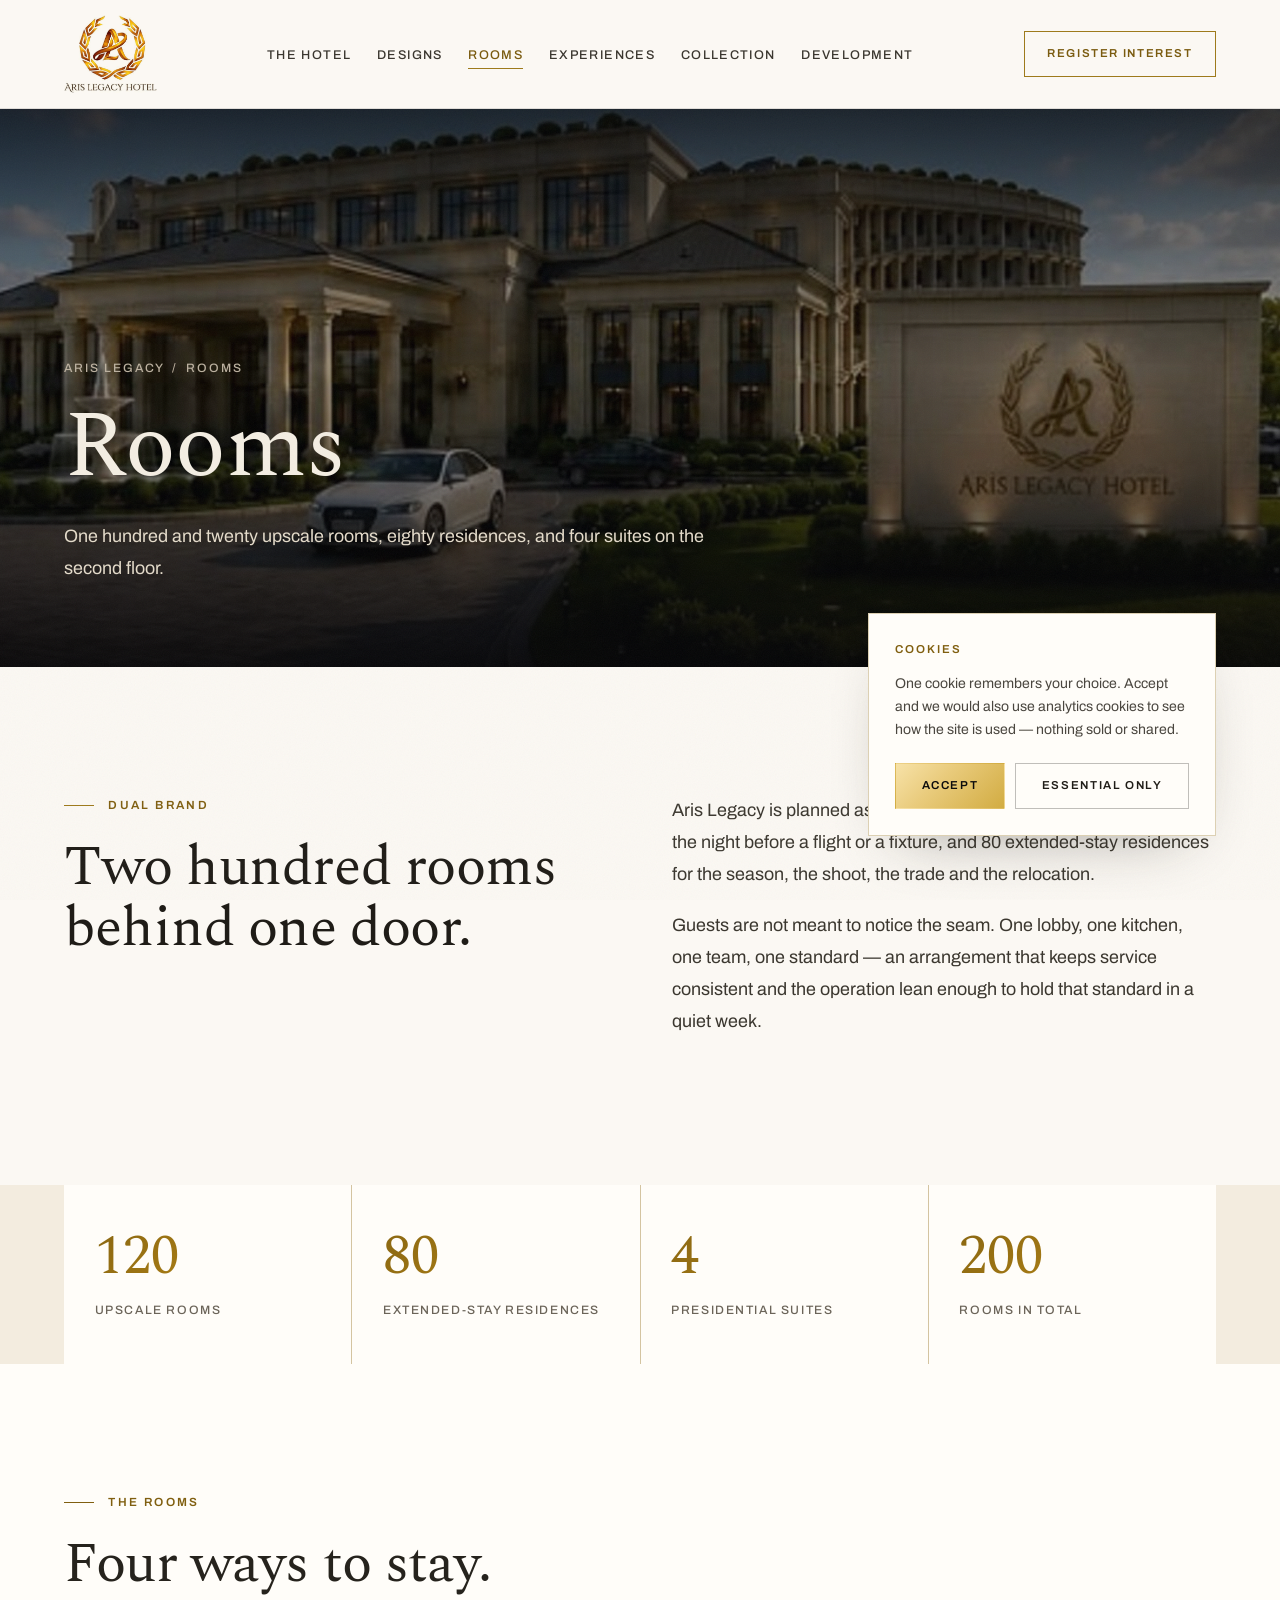
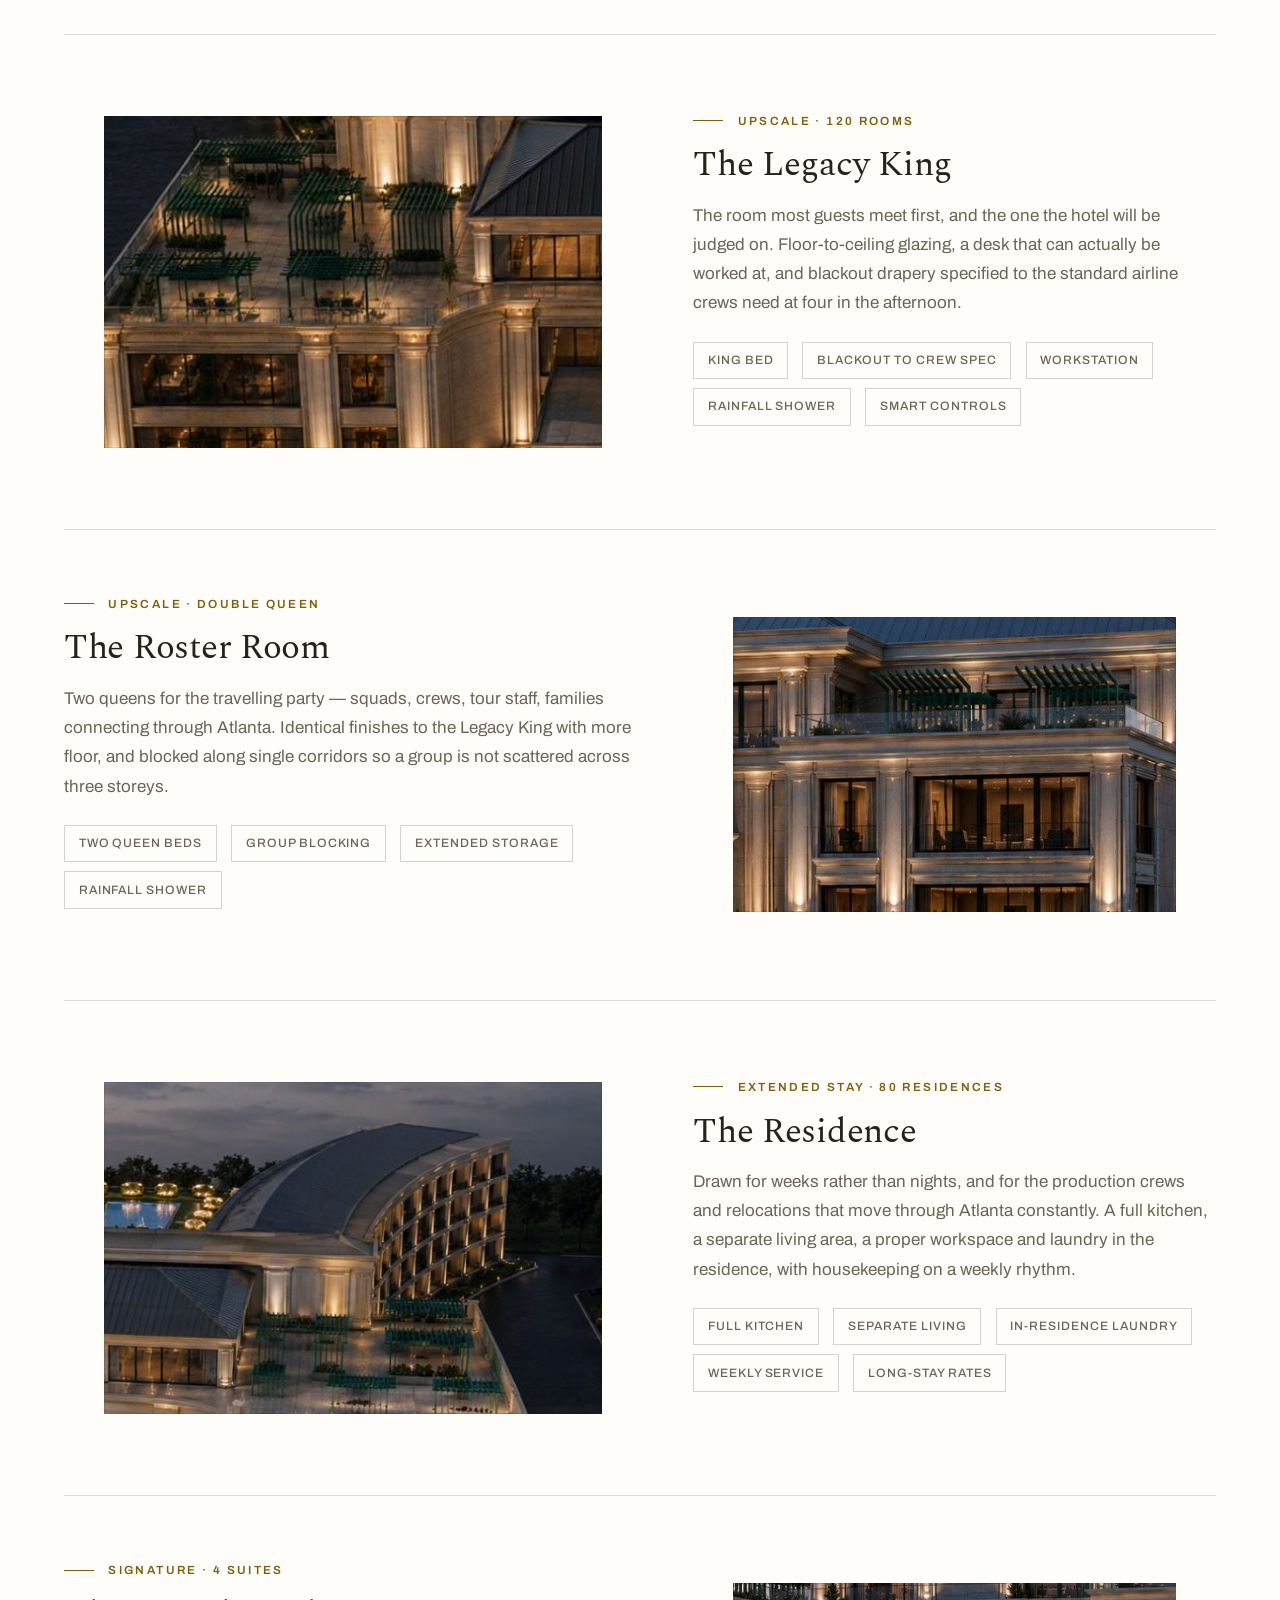
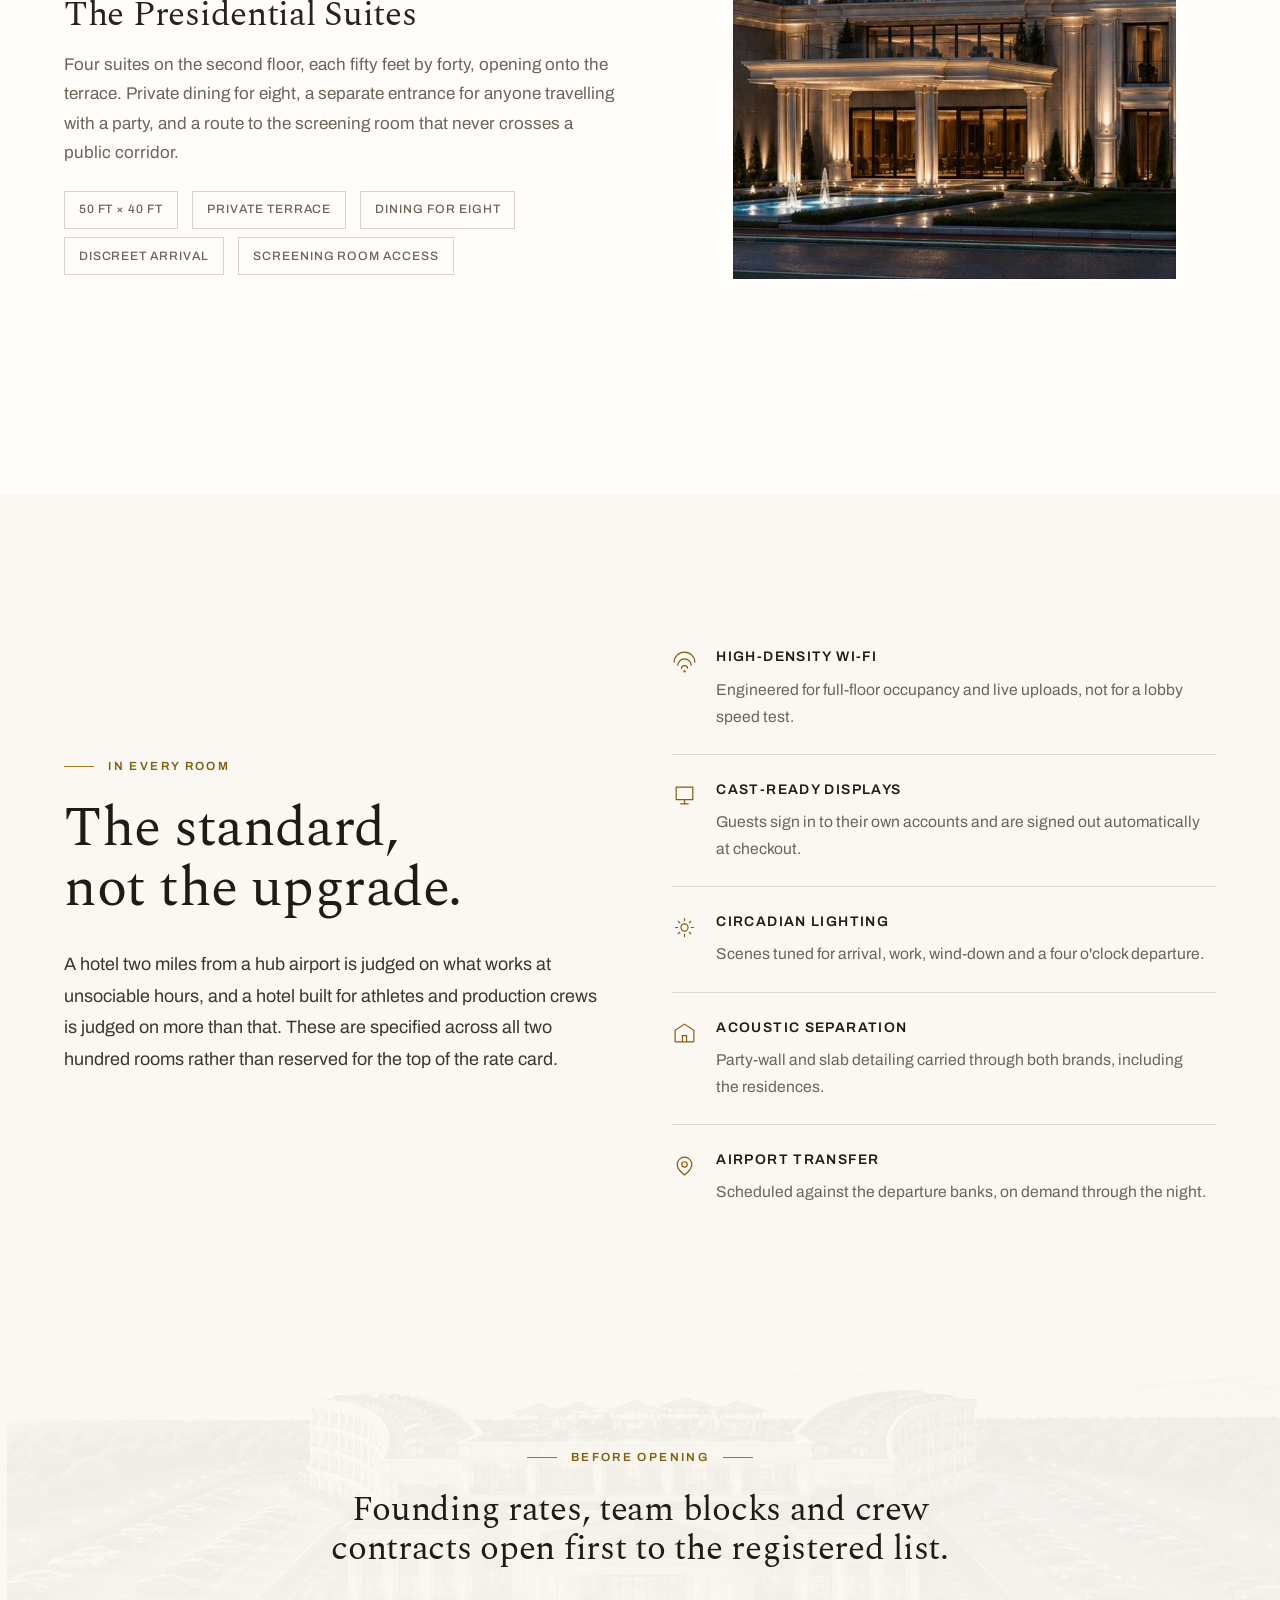
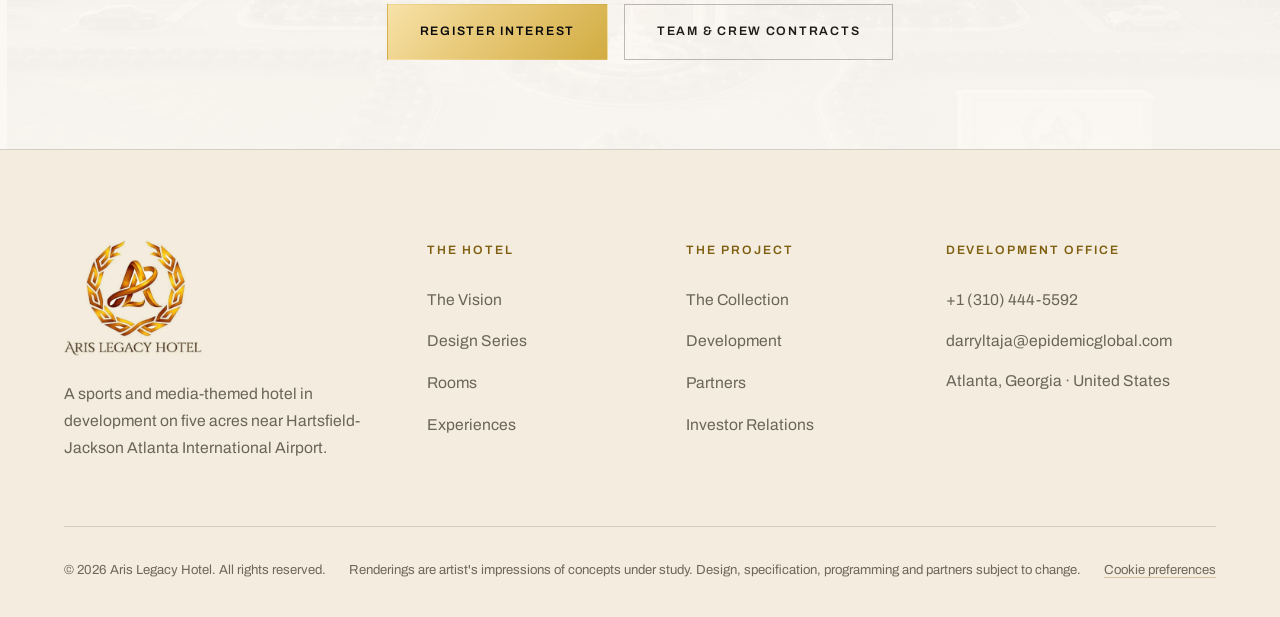
==== commit 1e19effd: "Design series: per-series renderings, brand lockup, Series 3 from client set Give each design series" ====
--- a/accommodations.html
+++ b/accommodations.html
@@ -16,30 +16,7 @@
 <!-- ============ NAV ============ -->
 <header class="nav">
   <a class="mark" href="index.html" aria-label="Aris Legacy Hotel — home">
-    <svg viewBox="0 0 48 48" aria-hidden="true">
-      <defs><linearGradient id="lg" x1="0" y1="0" x2="1" y2="1">
-        <stop offset="0%" stop-color="#F7E2A8"/><stop offset="40%" stop-color="#E9CB7C"/>
-        <stop offset="100%" stop-color="#D2AC42"/>
-      </linearGradient></defs>
-      <g fill="none" stroke="url(#lg)" stroke-width="1.1" stroke-linecap="round">
-        <path d="M18.6 8.4C11.6 11.6 7 17.3 7 24c0 6.7 4.6 12.4 11.6 15.6"/>
-        <path d="M29.4 8.4C36.4 11.6 41 17.3 41 24c0 6.7-4.6 12.4-11.6 15.6"/>
-      </g>
-      <g fill="url(#lg)">
-        <ellipse cx="13.1" cy="11.0" rx="3.3" ry="1.4" transform="rotate(140 13.1 11.0)"/>
-        <ellipse cx="8.6"  cy="16.8" rx="3.3" ry="1.4" transform="rotate(115 8.6 16.8)"/>
-        <ellipse cx="7.0"  cy="24.0" rx="3.3" ry="1.4" transform="rotate(90 7.0 24.0)"/>
-        <ellipse cx="8.6"  cy="31.2" rx="3.3" ry="1.4" transform="rotate(65 8.6 31.2)"/>
-        <ellipse cx="13.1" cy="37.0" rx="3.3" ry="1.4" transform="rotate(40 13.1 37.0)"/>
-        <ellipse cx="34.9" cy="11.0" rx="3.3" ry="1.4" transform="rotate(40 34.9 11.0)"/>
-        <ellipse cx="39.4" cy="16.8" rx="3.3" ry="1.4" transform="rotate(65 39.4 16.8)"/>
-        <ellipse cx="41.0" cy="24.0" rx="3.3" ry="1.4" transform="rotate(90 41.0 24.0)"/>
-        <ellipse cx="39.4" cy="31.2" rx="3.3" ry="1.4" transform="rotate(115 39.4 31.2)"/>
-        <ellipse cx="34.9" cy="37.0" rx="3.3" ry="1.4" transform="rotate(140 34.9 37.0)"/>
-      </g>
-      <text x="24" y="31.5" text-anchor="middle" fill="url(#lg)" font-family="Spectral,Georgia,serif" font-size="22" font-style="italic">A</text>
-    </svg>
-    <span class="mark-txt"><b>Aris Legacy</b><span>Atlanta</span></span>
+    <img class="mark-logo" src="assets/img/logo-lockup.png" width="722" height="608" alt="Aris Legacy Hotel" decoding="async">
   </a>
 
   <nav aria-label="Primary">
@@ -227,26 +204,7 @@
     <div class="foot-grid">
       <div class="foot">
         <a class="mark" href="index.html" style="margin-bottom:1.6rem" aria-label="Aris Legacy Hotel">
-          <svg viewBox="0 0 48 48" aria-hidden="true">
-            <g fill="none" stroke="currentColor" stroke-width="1.1" stroke-linecap="round">
-              <path d="M18.6 8.4C11.6 11.6 7 17.3 7 24c0 6.7 4.6 12.4 11.6 15.6"/>
-              <path d="M29.4 8.4C36.4 11.6 41 17.3 41 24c0 6.7-4.6 12.4-11.6 15.6"/>
-            </g>
-            <g fill="currentColor">
-              <ellipse cx="13.1" cy="11.0" rx="3.3" ry="1.4" transform="rotate(140 13.1 11.0)"/>
-              <ellipse cx="8.6"  cy="16.8" rx="3.3" ry="1.4" transform="rotate(115 8.6 16.8)"/>
-              <ellipse cx="7.0"  cy="24.0" rx="3.3" ry="1.4" transform="rotate(90 7.0 24.0)"/>
-              <ellipse cx="8.6"  cy="31.2" rx="3.3" ry="1.4" transform="rotate(65 8.6 31.2)"/>
-              <ellipse cx="13.1" cy="37.0" rx="3.3" ry="1.4" transform="rotate(40 13.1 37.0)"/>
-              <ellipse cx="34.9" cy="11.0" rx="3.3" ry="1.4" transform="rotate(40 34.9 11.0)"/>
-              <ellipse cx="39.4" cy="16.8" rx="3.3" ry="1.4" transform="rotate(65 39.4 16.8)"/>
-              <ellipse cx="41.0" cy="24.0" rx="3.3" ry="1.4" transform="rotate(90 41.0 24.0)"/>
-              <ellipse cx="39.4" cy="31.2" rx="3.3" ry="1.4" transform="rotate(115 39.4 31.2)"/>
-              <ellipse cx="34.9" cy="37.0" rx="3.3" ry="1.4" transform="rotate(140 34.9 37.0)"/>
-            </g>
-            <text x="24" y="31.5" text-anchor="middle" fill="currentColor" font-family="Spectral,Georgia,serif" font-size="22" font-style="italic">A</text>
-          </svg>
-          <span class="mark-txt"><b>Aris Legacy</b><span>Hotel</span></span>
+          <img class="mark-logo" src="assets/img/logo-lockup.png" width="722" height="608" alt="Aris Legacy Hotel" decoding="async">
         </a>
         <p style="max-width:34ch">A sports and media-themed hotel in development on five acres near
           Hartsfield-Jackson Atlanta International Airport.</p>
--- a/assets/css/style.css
+++ b/assets/css/style.css
@@ -168,7 +168,7 @@
    blocks the travertine scale and the laurel gold are handed back their
    original light values, so type on top stays legible without any rule
    further down needing to know where it sits. */
-.hero,.phero,.city,.lightbox,.sc-stage,.figure figcaption,.nav{
+.hero,.phero,.city,.lightbox,.sc-stage,.figure figcaption{
   --stone-100:var(--on-scrim-100);
   --stone-200:var(--on-scrim-200);
   --stone-300:var(--on-scrim-300);
@@ -191,40 +191,35 @@
 .hero .btn-ghost:hover,.phero .btn-ghost:hover,.city .btn-ghost:hover{border-color:var(--stone-050);color:var(--ink-900)}
 
 /* ---------- Brand mark ---------- */
-.mark{display:flex;align-items:center;gap:.85rem}
-.mark svg{width:38px;height:38px;flex:none;transition:filter .5s var(--ease)}
-/* The laurel is drawn in pale gold for the scrim over the hero. The moment
-   the bar takes a travertine ground of its own it has to darken or vanish. */
-.nav.solid .mark svg,body.menu-open .mark svg{filter:brightness(.6) saturate(1.35)}
-footer .mark svg{color:var(--gold-700)}
-.mark-txt{display:flex;flex-direction:column;line-height:1}
-.mark-txt b{font-family:var(--font-display);font-weight:500;font-size:1.08rem;letter-spacing:.16em;text-transform:uppercase}
-.mark-txt span{font-size:.55rem;font-weight:500;letter-spacing:.34em;text-transform:uppercase;color:var(--gold-300);margin-top:.45rem}
+/* The supplied lockup, whole: wreath above, name beneath, in the proportion it
+   was drawn. Setting the name as type instead never matched — the artwork's
+   wordmark is small against the crest, and live text at a readable size came
+   out three times too wide. So the artwork carries it, sized to be read.
+   The bar is travertine at every scroll position, so one colourway does. */
+.mark{display:block;line-height:0;flex:none}
+.mark-logo{display:block;height:78px;width:auto}
+footer .mark-logo{height:116px}
 
 /* ---------- Nav ---------- */
+/* The bar keeps its travertine ground at every scroll position — it never
+   lies over the arrival rendering, so the picture is never darkened to carry
+   it and the mark never has to exist in two colourways. Sticky rather than
+   fixed: in flow it reserves its own strip and the photograph starts below. */
 .nav{
-  position:fixed;inset:0 0 auto;z-index:100;
+  position:sticky;top:0;z-index:100;
   display:flex;align-items:center;justify-content:space-between;gap:2rem;
-  padding:1.35rem var(--gutter);
-  transition:background .5s var(--ease),padding .5s var(--ease),border-color .5s;
-  border-bottom:1px solid transparent;
-}
-.nav::before{
-  content:"";position:absolute;inset:0;z-index:-1;pointer-events:none;
-  background:linear-gradient(180deg,rgba(6,6,7,.78),rgba(6,6,7,0));
-  transition:opacity .5s var(--ease);
-}
-.nav.solid{
+  padding:.95rem var(--gutter);
   /* The frost stays — without it the copy behind the bar ghosts through
-     sharp. Trimmed to one filter at a smaller radius: the backdrop is
-     re-filtered on every scrolled frame. */
-  background:rgba(251,248,243,.90);backdrop-filter:blur(12px);
-  padding-block:.85rem;border-bottom-color:rgba(31,28,23,.12);
-  box-shadow:0 1px 24px rgba(31,28,23,.06);
-}
-/* Once the bar has a travertine ground of its own it leaves the media scope.
-   Same when the drawer is open — the burger has to darken over it. */
-.nav.solid,body.menu-open .nav{
+     sharp. One filter at a small radius: the backdrop is re-filtered on
+     every scrolled frame. */
+  background:rgba(251,248,243,.92);backdrop-filter:blur(12px);
+  border-bottom:1px solid rgba(31,28,23,.12);
+  transition:box-shadow .5s var(--ease);
+}
+/* Once the page has moved under it the bar lifts off the copy a little. */
+.nav.solid{box-shadow:0 1px 24px rgba(31,28,23,.07)}
+/* The bar reads on travertine, and so does the drawer behind it. */
+.nav,body.menu-open .nav{
   --stone-100:var(--on-stone-100);--stone-200:var(--on-stone-200);
   --stone-300:var(--on-stone-300);--stone-400:var(--on-stone-400);
   --gold-100:var(--on-stone-gold-100);--gold-200:var(--on-stone-gold-200);
@@ -234,7 +229,6 @@
   --line:var(--on-stone-line);--line-soft:var(--on-stone-line-soft);
   color:var(--stone-100);
 }
-.nav.solid::before,body.menu-open .nav::before{opacity:0}
 .nav-links{display:flex;align-items:center;gap:clamp(1.1rem,2vw,2.2rem);list-style:none;margin:0;padding:0}
 .nav-links a{
   font-size:.79rem;font-weight:500;letter-spacing:.11em;text-transform:uppercase;
@@ -306,24 +300,54 @@
 .stone .link-arrow:hover{color:#6F520D;border-bottom-color:var(--gold-700)}
 
 /* ---------- Hero ---------- */
-.hero{position:relative;min-height:100svh;display:flex;align-items:flex-end;overflow:hidden;isolation:isolate}
-.hero-media{position:absolute;inset:0;z-index:-2}
-.hero-media img{width:100%;height:100%;object-fit:cover;animation:kb 30s var(--ease) infinite alternate}
-@keyframes kb{from{transform:scale(1.04)}to{transform:scale(1.12) translate3d(-1.2%,-1.4%,0)}}
+/* The client picks the arrival rendering, and it has to arrive whole. That
+   rules out the full-bleed crop this hero used to be: at 2.7:1 the picture
+   cannot also carry a display headline without the type landing across the
+   building. So the picture runs the width of the page at its own height,
+   nothing over it but the bar, and the headline takes the ink below. */
+.hero{
+  position:relative;display:flex;flex-direction:column;overflow:hidden;isolation:isolate;
+  background:var(--ink-900);
+}
+/* Full width at the rendering's own ratio, but never so tall that the opening
+   line below it needs a scroll to reach. Where the cap bites, it takes the
+   empty pavement at the foot of the frame rather than the building. */
+.hero-media{position:relative;flex:none;width:100%;aspect-ratio:1582/592;max-height:62vh;overflow:hidden}
+.hero-media img{display:block;width:100%;height:100%;object-fit:cover;object-position:50% 34%}
+/* The bar brings its own scrim, so the sky is left alone. This one only
+   feathers the foot of the picture into the ink the headline sits on. */
 .hero-media::after{
-  content:"";position:absolute;inset:0;
-  background:
-    linear-gradient(180deg,rgba(6,6,8,.66) 0%,rgba(6,6,8,.1) 34%,rgba(6,6,8,.56) 70%,rgba(6,6,8,.95) 100%),
-    radial-gradient(120% 80% at 50% 110%,rgba(203,166,48,.14),transparent 62%);
-}
-.hero-inner{width:100%;max-width:var(--max);margin:0 auto;padding:0 var(--gutter) clamp(72px,10vh,120px)}
-.hero h1{margin:.4rem 0 1.5rem;text-shadow:0 6px 46px rgba(0,0,0,.6)}
+  content:"";position:absolute;inset:0;pointer-events:none;
+  background:linear-gradient(180deg,rgba(6,6,8,0) 72%,rgba(6,6,8,.55) 92%,var(--ink-900) 100%);
+}
+/* Under the picture the opening reads as a project record: what the hotel is
+   on the left, the figures a developer asks for first on the right. */
+.hero-inner{
+  width:100%;max-width:var(--max);margin:0 auto;
+  padding:clamp(34px,4.5vw,62px) var(--gutter) clamp(64px,8vh,104px);
+  display:grid;grid-template-columns:minmax(0,1.3fr) minmax(0,1fr);
+  gap:clamp(34px,4vw,74px);align-items:start;
+}
+/* .d1 is scaled off the viewport; in a column two thirds that wide it has to
+   come down or the headline runs to four lines and shoves the rest under. */
+.hero h1{font-size:clamp(2.45rem,4.7vw,4.1rem);margin:.4rem 0 1.5rem;text-shadow:0 6px 46px rgba(0,0,0,.6)}
 .hero h1 em{font-style:italic;display:block}
-.hero-sub{display:flex;flex-wrap:wrap;gap:.75rem 1.6rem;align-items:center;font-size:.8rem;font-weight:500;letter-spacing:.14em;text-transform:uppercase;color:var(--stone-200);margin-bottom:2.4rem}
-.hero-sub span{display:flex;align-items:center;gap:1.6rem}
-.hero-sub span::after{content:"";width:4px;height:4px;border-radius:50%;background:var(--gold-500)}
-.hero-sub span:last-child::after{display:none}
+.hero-lead .lede{margin-bottom:2.4rem;max-width:54ch}
 .hero-actions{display:flex;flex-wrap:wrap;gap:1rem}
+/* The fact pairs sit on the baseline of the headline, not the eyebrow, so the
+   two columns read as one block rather than two stacks that happen to align. */
+.hero-facts{
+  display:grid;grid-template-columns:repeat(2,minmax(0,1fr));
+  gap:clamp(24px,2.6vw,38px) clamp(20px,2.4vw,38px);
+  margin:clamp(10px,1.4vw,22px) 0 0;
+}
+.hero-facts dt{
+  font-size:.68rem;font-weight:600;letter-spacing:.2em;text-transform:uppercase;
+  color:var(--stone-400);margin-bottom:.7rem;
+}
+.hero-facts dd{margin:0;font-size:.97rem;line-height:1.5;color:var(--stone-100)}
+.hero-facts a{color:var(--gold-200);border-bottom:1px solid var(--line);transition:border-color .35s var(--ease),color .35s var(--ease)}
+.hero-facts a:hover{color:var(--gold-100);border-bottom-color:currentColor}
 .scroll-cue{
   position:absolute;right:var(--gutter);bottom:clamp(72px,10vh,120px);z-index:2;
   writing-mode:vertical-rl;font-size:.7rem;font-weight:500;letter-spacing:.24em;text-transform:uppercase;
@@ -347,7 +371,6 @@
 .rv-d1{transition-delay:.09s}.rv-d2{transition-delay:.18s}.rv-d3{transition-delay:.27s}.rv-d4{transition-delay:.36s}
 @media (prefers-reduced-motion:reduce){
   .rv{opacity:1;transform:none;transition:none}
-  .hero-media img{animation:none}
   html{scroll-behavior:auto}
 }
 
@@ -409,7 +432,8 @@
 .split{display:grid;grid-template-columns:1fr 1fr;gap:clamp(30px,5vw,88px);align-items:center}
 .split.rev .split-media{order:2}
 /* The crest ships as a JPEG on white; multiply sinks its box into the travertine. */
-.crest{mix-blend-mode:multiply}
+/* The lockup is cut out now, so it no longer needs multiply to lose a card. */
+.crest{display:block}
 .split-body{max-width:58ch}
 
 /* ---------- Gallery ---------- */
@@ -554,14 +578,13 @@
 .foot ul{list-style:none;margin:0;padding:0;display:grid;gap:.78rem}
 .foot a,.foot p{font-size:.98rem;color:var(--stone-400);margin:0;transition:color .3s}
 .foot a:hover{color:var(--gold-200)}
+
 .foot-grid{display:grid;grid-template-columns:1.5fr 1fr 1fr 1.3fr;gap:clamp(30px,4vw,58px);margin-bottom:clamp(42px,5vw,66px)}
 .foot-bottom{display:flex;justify-content:space-between;gap:1.4rem;flex-wrap:wrap;padding-top:2rem;border-top:1px solid var(--line-soft);font-size:.82rem;color:var(--stone-500)}
 
-/* Ambient motion — the hero pan, the scroll cue, the marquee — runs forever.
-   Off-screen it still costs a composited frame every 16ms, so it rests. */
-/* .hero-media img sets the `animation` shorthand, which resets play-state,
-   so that pair has to be named at equal specificity to be overridden. */
-.anim-rest,.anim-rest::after,.hero-media img.anim-rest{animation-play-state:paused}
+/* Ambient motion — the scroll cue, the marquee — runs forever. Off-screen it
+   still costs a composited frame every 16ms, so it rests. */
+.anim-rest,.anim-rest::after{animation-play-state:paused}
 
 /* ==========================================================================
    Cookie notice — a card in the corner rather than a bar across the foot,
@@ -606,6 +629,21 @@
 }
 
 /* ---------- Responsive ---------- */
+@media (max-width:900px){
+  .mark-logo{height:68px}
+  footer .mark-logo{height:100px}
+}
+@media (max-width:560px){
+  .mark-logo{height:58px}
+  footer .mark-logo{height:86px}
+}
+@media (max-width:980px){
+  .hero-inner{grid-template-columns:minmax(0,1fr);gap:clamp(26px,4vw,42px)}
+  .hero-facts{margin-top:0}
+}
+@media (max-width:460px){
+  .hero-facts{grid-template-columns:minmax(0,1fr)}
+}
 @media (max-width:1100px){
   .nav-links{display:none}
   .burger{display:flex}
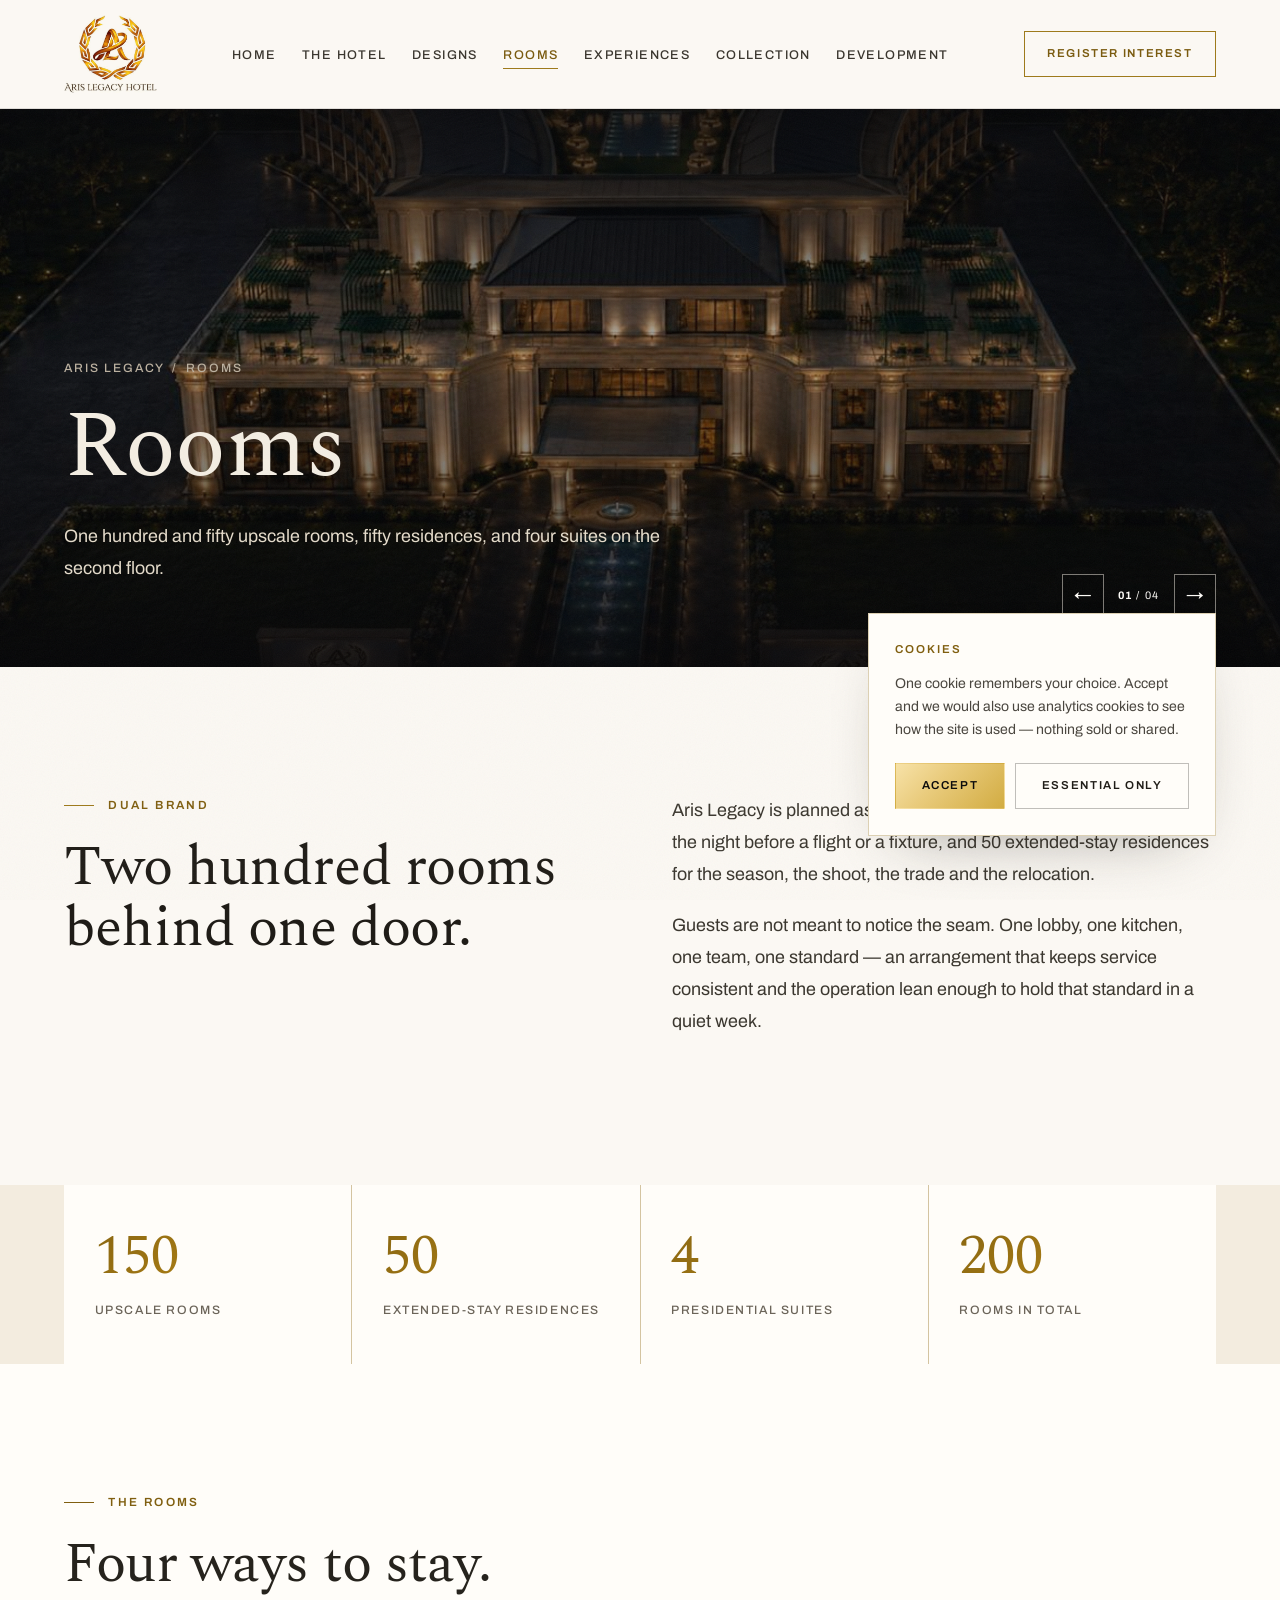
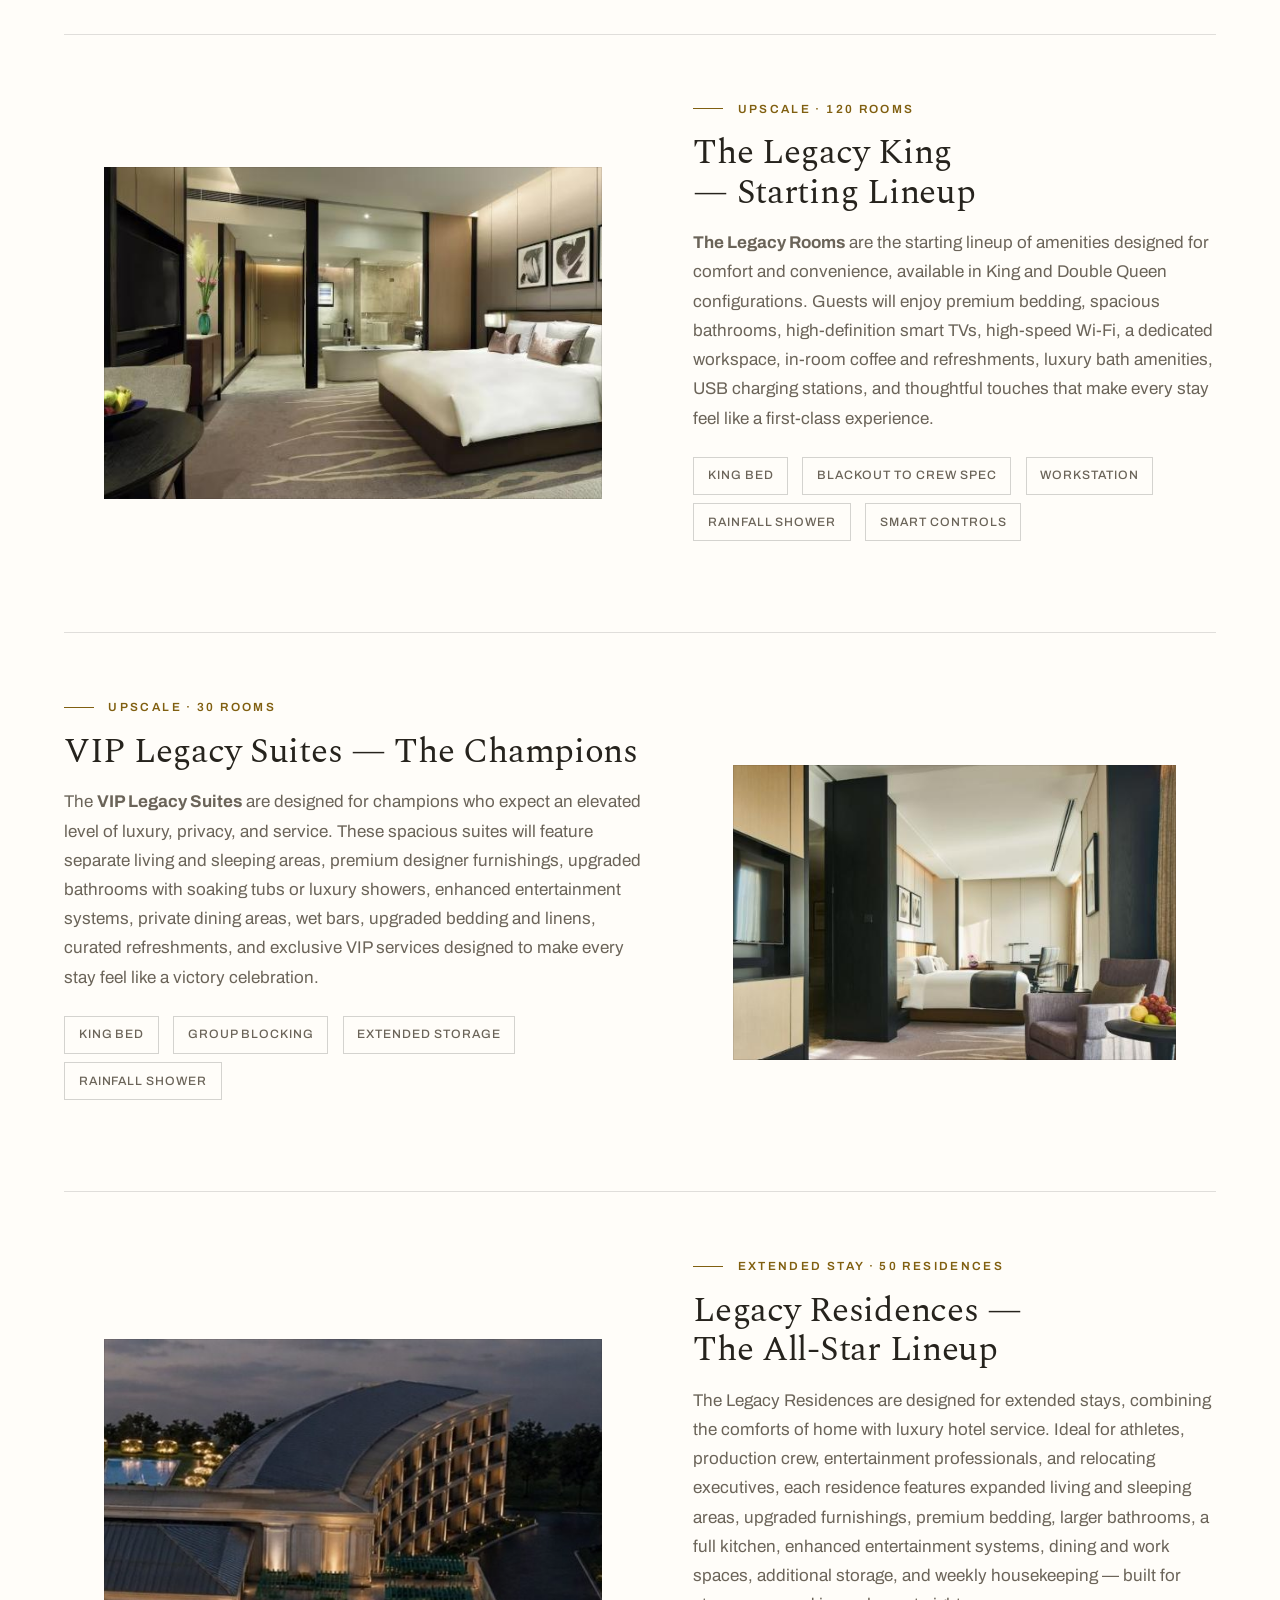
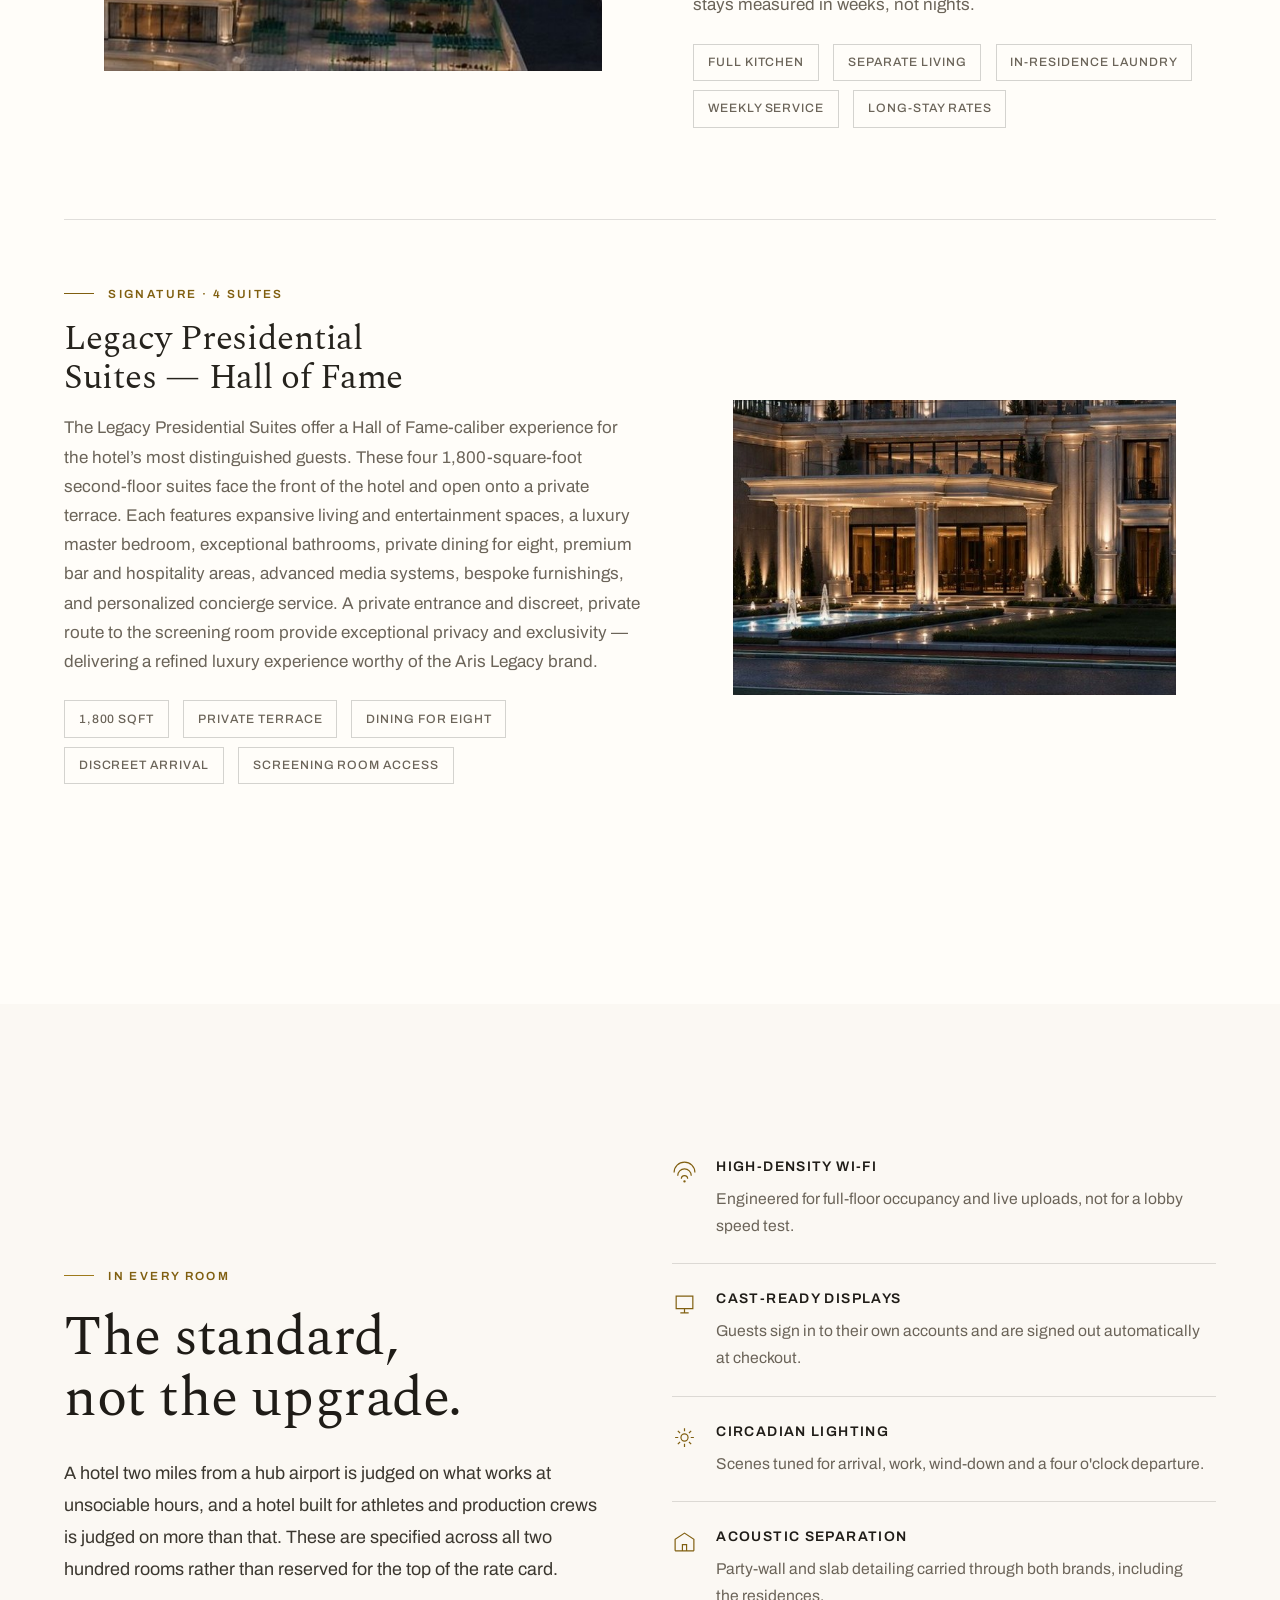
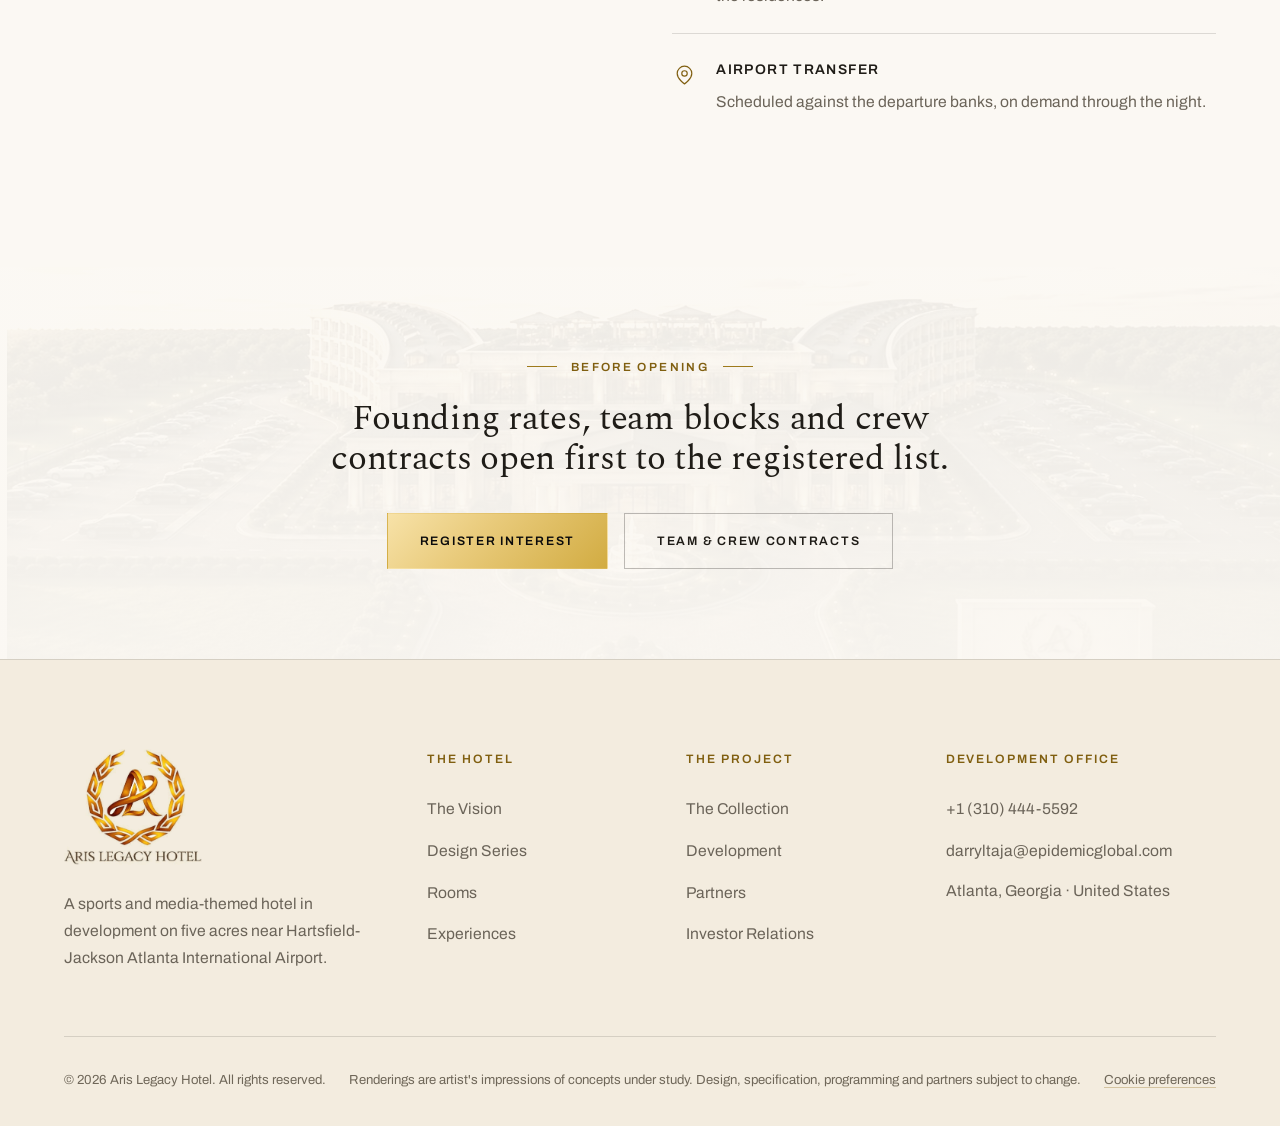
==== commit 7f938d46: "Apply client homepage, design, rooms and experiences updates" ====
--- a/accommodations.html
+++ b/accommodations.html
@@ -5,7 +5,7 @@
 <meta name="viewport" content="width=device-width,initial-scale=1">
 <meta name="theme-color" content="#FBF8F3">
 <title>Rooms — Aris Legacy Hotel Atlanta</title>
-<meta name="description" content="120 upscale rooms, 80 extended-stay residences and four presidential suites at Aris Legacy Hotel Atlanta.">
+<meta name="description" content="150 upscale rooms, 50 extended-stay residences and four presidential suites at Aris Legacy Hotel Atlanta.">
 <link rel="preconnect" href="https://fonts.googleapis.com">
 <link rel="preconnect" href="https://fonts.gstatic.com" crossorigin>
 <link href="https://fonts.googleapis.com/css2?family=Archivo:wght@400;500;600&family=Spectral:ital,wght@0,400;0,500;1,400&display=swap" rel="stylesheet">
@@ -21,6 +21,7 @@
 
   <nav aria-label="Primary">
     <ul class="nav-links">
+      <li><a href="index.html">Home</a></li>
       <li><a href="the-hotel.html">The Hotel</a></li>
       <li><a href="designs.html">Designs</a></li>
       <li><a href="accommodations.html" aria-current="page">Rooms</a></li>
@@ -48,12 +49,22 @@
   <p class="drawer-foot">Atlanta · Miami · Los Angeles</p>
 </nav>
 
-<section class="phero">
-  <div class="phero-media"><img src="assets/img/s1-arrival-day.jpg" alt="The arrival drive and principal elevation of the hotel in daylight" fetchpriority="high"></div>
+<section class="phero room-phero" data-room-hero>
+  <div class="phero-media room-phero-media">
+    <img class="on" src="assets/img/rooms-hero-01.jpeg" alt="Aerial night view of Aris Legacy Hotel with illuminated Aris Legacy monument signs" fetchpriority="high">
+    <img src="assets/img/rooms-hero-02.jpeg" alt="Front aerial view of Aris Legacy Hotel and its illuminated monument signs" loading="lazy" decoding="async">
+    <img src="assets/img/s1-arrival-day.jpg" alt="The arrival drive and principal elevation of the hotel in daylight" loading="lazy" decoding="async">
+    <img src="assets/img/s2-front-night.jpg" alt="The Aris Legacy Hotel illuminated at night from the forecourt" loading="lazy" decoding="async">
+  </div>
+  <div class="room-phero-controls" aria-label="Rooms hero images">
+    <button type="button" class="room-phero-prev" aria-label="Show previous hotel image">&#8592;</button>
+    <span><b class="room-phero-current">01</b> / 04</span>
+    <button type="button" class="room-phero-next" aria-label="Show next hotel image">&#8594;</button>
+  </div>
   <div class="wrap">
     <p class="crumb rv in"><a href="index.html">Aris Legacy</a> &nbsp;/&nbsp; Rooms</p>
     <h1 class="d1 rv in" style="max-width:17ch">Rooms</h1>
-    <p class="lede rv rv-d1" style="margin-top:1.6rem">One hundred and twenty upscale rooms, eighty residences, and four suites on the second floor.</p>
+    <p class="lede rv rv-d1" style="margin-top:1.6rem">One hundred and fifty upscale rooms, fifty residences, and four suites on the second floor.</p>
   </div>
 </section>
 
@@ -65,8 +76,8 @@
     </div>
     <div class="rv rv-d1">
       <p class="lede">
-        Aris Legacy is planned as a dual-brand house: 120 upscale rooms for the night before a
-        flight or a fixture, and 80 extended-stay residences for the season, the shoot, the trade
+        Aris Legacy is planned as a dual-brand house: 150 upscale rooms for the night before a
+        flight or a fixture, and 50 extended-stay residences for the season, the shoot, the trade
         and the relocation.
       </p>
       <p class="lede">
@@ -81,8 +92,8 @@
 <section class="deep">
   <div class="wrap-wide">
     <div class="stats">
-      <div class="stat rv"><b data-count="120">120</b><small>Upscale Rooms</small></div>
-      <div class="stat rv rv-d1"><b data-count="80">80</b><small>Extended-Stay Residences</small></div>
+      <div class="stat rv"><b data-count="150">150</b><small>Upscale Rooms</small></div>
+      <div class="stat rv rv-d1"><b data-count="50">50</b><small>Extended-Stay Residences</small></div>
       <div class="stat rv rv-d2"><b data-count="4">4</b><small>Presidential Suites</small></div>
       <div class="stat rv rv-d3"><b data-count="200">200</b><small>Rooms in Total</small></div>
     </div>
@@ -95,14 +106,12 @@
     <h2 class="d2 rv rv-d1" style="margin-bottom:clamp(20px,3vw,40px)">Four ways to stay.</h2>
 
     <article class="room rv">
-      <div class="room-media"><figure class="figure ratio-3x2"><img src="assets/img/cl-terrace.jpg" alt="The pergola terrace above the upscale guest floors" loading="lazy" decoding="async"></figure></div>
+      <div class="room-media"><figure class="figure ratio-3x2"><img src="assets/img/room-legacy-king.jpeg" alt="A Legacy King room with lounge seating, king bed and spa bathroom" loading="lazy" decoding="async"></figure></div>
       <div>
         <p class="eyebrow" style="margin-bottom:.9rem">Upscale · 120 rooms</p>
-        <h3 class="d3">The Legacy King</h3>
-        <p class="muted" style="margin-top:1rem">
-          The room most guests meet first, and the one the hotel will be judged on. Floor-to-ceiling
-          glazing, a desk that can actually be worked at, and blackout drapery specified to the
-          standard airline crews need at four in the afternoon.
+        <h3 class="d3">The Legacy King — Starting Lineup</h3>
+        <p class="muted" style="margin-top:1rem">
+          <strong>The Legacy Rooms</strong> are the starting lineup of amenities designed for comfort and convenience, available in King and Double Queen configurations. Guests will enjoy premium bedding, spacious bathrooms, high-definition smart TVs, high-speed Wi-Fi, a dedicated workspace, in-room coffee and refreshments, luxury bath amenities, USB charging stations, and thoughtful touches that make every stay feel like a first-class experience.
         </p>
         <ul class="room-meta">
           <li>King Bed</li><li>Blackout to Crew Spec</li><li>Workstation</li><li>Rainfall Shower</li><li>Smart Controls</li>
@@ -111,30 +120,26 @@
     </article>
 
     <article class="room rv">
-      <div class="room-media"><figure class="figure ratio-3x2"><img src="assets/img/cl-pergola.jpg" alt="Verdigris pergolas and planting on the terrace at dusk" loading="lazy" decoding="async"></figure></div>
-      <div>
-        <p class="eyebrow" style="margin-bottom:.9rem">Upscale · Double queen</p>
-        <h3 class="d3">The Roster Room</h3>
-        <p class="muted" style="margin-top:1rem">
-          Two queens for the travelling party — squads, crews, tour staff, families connecting
-          through Atlanta. Identical finishes to the Legacy King with more floor, and blocked along
-          single corridors so a group is not scattered across three storeys.
-        </p>
-        <ul class="room-meta">
-          <li>Two Queen Beds</li><li>Group Blocking</li><li>Extended Storage</li><li>Rainfall Shower</li>
-        </ul>
-      </div>
-    </article>
-
-    <article class="room rv">
-      <div class="room-media"><figure class="figure ratio-3x2"><img src="assets/img/cl-guestwing.jpg" alt="The curved guest wing above the rear pool court" loading="lazy" decoding="async"></figure></div>
-      <div>
-        <p class="eyebrow" style="margin-bottom:.9rem">Extended stay · 80 residences</p>
-        <h3 class="d3">The Residence</h3>
-        <p class="muted" style="margin-top:1rem">
-          Drawn for weeks rather than nights, and for the production crews and relocations that move
-          through Atlanta constantly. A full kitchen, a separate living area, a proper workspace and
-          laundry in the residence, with housekeeping on a weekly rhythm.
+      <div class="room-media"><figure class="figure ratio-3x2"><img src="assets/img/room-vip-legacy-suite.jpeg" alt="A VIP Legacy Suite with a king bed, lounge chair and work area" loading="lazy" decoding="async"></figure></div>
+      <div>
+        <p class="eyebrow" style="margin-bottom:.9rem">Upscale · 30 rooms</p>
+        <h3 class="d3">VIP Legacy Suites — The Champions</h3>
+        <p class="muted" style="margin-top:1rem">
+          The <strong>VIP Legacy Suites</strong> are designed for champions who expect an elevated level of luxury, privacy, and service. These spacious suites will feature separate living and sleeping areas, premium designer furnishings, upgraded bathrooms with soaking tubs or luxury showers, enhanced entertainment systems, private dining areas, wet bars, upgraded bedding and linens, curated refreshments, and exclusive VIP services designed to make every stay feel like a victory celebration.
+        </p>
+        <ul class="room-meta">
+          <li>King Bed</li><li>Group Blocking</li><li>Extended Storage</li><li>Rainfall Shower</li>
+        </ul>
+      </div>
+    </article>
+
+    <article class="room rv">
+      <div class="room-media"><figure class="figure ratio-3x2"><img src="assets/img/cl-guestwing.jpg" alt="Aerial night view of the Legacy Residences above the pool court" loading="lazy" decoding="async"></figure></div>
+      <div>
+        <p class="eyebrow" style="margin-bottom:.9rem">Extended stay · 50 residences</p>
+        <h3 class="d3">Legacy Residences — The All-Star Lineup</h3>
+        <p class="muted" style="margin-top:1rem">
+          The Legacy Residences are designed for extended stays, combining the comforts of home with luxury hotel service. Ideal for athletes, production crew, entertainment professionals, and relocating executives, each residence features expanded living and sleeping areas, upgraded furnishings, premium bedding, larger bathrooms, a full kitchen, enhanced entertainment systems, dining and work spaces, additional storage, and weekly housekeeping — built for stays measured in weeks, not nights.
         </p>
         <ul class="room-meta">
           <li>Full Kitchen</li><li>Separate Living</li><li>In-Residence Laundry</li><li>Weekly Service</li><li>Long-Stay Rates</li>
@@ -143,17 +148,15 @@
     </article>
 
     <article class="room rv">
-      <div class="room-media"><figure class="figure ratio-3x2"><img src="assets/img/cl-portico.jpg" alt="The illuminated portico at the hotel entrance" loading="lazy" decoding="async"></figure></div>
+      <div class="room-media"><figure class="figure ratio-3x2"><img src="assets/img/cl-portico.jpg" alt="The private terrace and entrance of a Legacy Presidential Suite" loading="lazy" decoding="async"></figure></div>
       <div>
         <p class="eyebrow" style="margin-bottom:.9rem">Signature · 4 suites</p>
-        <h3 class="d3">The Presidential Suites</h3>
-        <p class="muted" style="margin-top:1rem">
-          Four suites on the second floor, each fifty feet by forty, opening onto the terrace.
-          Private dining for eight, a separate entrance for anyone travelling with a party, and a
-          route to the screening room that never crosses a public corridor.
-        </p>
-        <ul class="room-meta">
-          <li>50 ft × 40 ft</li><li>Private Terrace</li><li>Dining for Eight</li><li>Discreet Arrival</li><li>Screening Room Access</li>
+        <h3 class="d3">Legacy Presidential Suites — Hall of Fame</h3>
+        <p class="muted" style="margin-top:1rem">
+          The Legacy Presidential Suites offer a Hall of Fame-caliber experience for the hotel’s most distinguished guests. These four 1,800-square-foot second-floor suites face the front of the hotel and open onto a private terrace. Each features expansive living and entertainment spaces, a luxury master bedroom, exceptional bathrooms, private dining for eight, premium bar and hospitality areas, advanced media systems, bespoke furnishings, and personalized concierge service. A private entrance and discreet, private route to the screening room provide exceptional privacy and exclusivity — delivering a refined luxury experience worthy of the Aris Legacy brand.
+        </p>
+        <ul class="room-meta">
+          <li>1,800 SQFT</li><li>Private Terrace</li><li>Dining for Eight</li><li>Discreet Arrival</li><li>Screening Room Access</li>
         </ul>
       </div>
     </article>
--- a/assets/css/style.css
+++ b/assets/css/style.css
@@ -362,6 +362,11 @@
 .phero-media img{width:100%;height:100%;object-fit:cover;transform:scale(1.04)}
 .phero-media::after{content:"";position:absolute;inset:0;background:linear-gradient(180deg,rgba(6,6,8,.82),rgba(6,6,8,.3) 46%,rgba(6,6,8,.94))}
 .phero .wrap{padding-bottom:clamp(48px,7vh,86px);width:100%}
+.room-phero-media img{position:absolute;inset:0;opacity:0;transition:opacity .65s var(--ease)}
+.room-phero-media img.on{opacity:1}
+.room-phero-controls{position:absolute;right:var(--gutter);bottom:clamp(28px,4vw,52px);z-index:2;display:flex;align-items:center;gap:.85rem;color:var(--stone-050);font-size:.68rem;letter-spacing:.15em}
+.room-phero-controls button{display:grid;place-items:center;width:2.65rem;height:2.65rem;border:1px solid rgba(244,238,227,.5);background:rgba(6,6,8,.22);color:inherit;font:inherit;font-size:1.1rem;cursor:pointer;transition:background .25s var(--ease),border-color .25s var(--ease)}
+.room-phero-controls button:hover{background:var(--stone-050);border-color:var(--stone-050);color:var(--ink-900)}
 .crumb{font-size:.76rem;font-weight:500;letter-spacing:.16em;text-transform:uppercase;color:var(--stone-400);margin-bottom:1.2rem}
 .crumb a:hover{color:var(--gold-200)}
 
@@ -399,6 +404,32 @@
 .ratio-16x9{aspect-ratio:16/9}
 .ratio-1x1{aspect-ratio:1/1}
 .ratio-21x9{aspect-ratio:21/9}
+
+/* A plate — a map or drawing shown whole on the page ground, never cropped,
+   and never zoomed on hover the way photography is. */
+.plate{background:var(--surface)}
+.plate img{height:auto;object-fit:contain}
+.plate:hover img{transform:none}
+.plate[data-lb]{cursor:zoom-in}
+
+/* A caption set under a figure rather than over it — the overlay figcaption
+   darkens artwork that has to stay readable, a map above all. */
+.fig-cap{margin-top:.95rem;font-size:.82rem;letter-spacing:.02em;max-width:78ch}
+
+/* Editorial two-column body: the title column carries the eyebrow, the
+   heading and whatever closes the section, so it never trails off into
+   dead space beside a tall run of prose. */
+.ed{display:grid;grid-template-columns:minmax(0,1fr) minmax(0,1.08fr);gap:clamp(30px,4vw,64px);align-items:start}
+.ed-title>.d2{margin-top:.9rem}
+.ed-body>.lede:first-child{margin-top:0}
+/* The closing furniture sits under the title, not stranded below the fold
+   of the prose column. */
+.ed-title>.aud{margin-top:clamp(26px,3vw,40px)}
+.ed-title>.link-row{margin-top:clamp(24px,2.6vw,36px)}
+
+/* Client review: keep the design-process heading slightly clear of the page edge. */
+.design-process-heading{padding-left:clamp(12px,1.6vw,28px)}
+@media (max-width:820px){.design-process-heading{padding-left:0}}
 
 .card{
   position:relative;
@@ -430,11 +461,21 @@
 
 /* ---------- Split feature ---------- */
 .split{display:grid;grid-template-columns:1fr 1fr;gap:clamp(30px,5vw,88px);align-items:center}
+.split>*,.g2>*,.g3>*,.g4>*,.room>*,.gal>*{min-width:0}
 .split.rev .split-media{order:2}
 /* The crest ships as a JPEG on white; multiply sinks its box into the travertine. */
 /* The lockup is cut out now, so it no longer needs multiply to lose a card. */
 .crest{display:block}
 .split-body{max-width:58ch}
+
+/* Experiences uses supplied renders with different native proportions. Keep
+   each rendering whole and bring the accompanying copy close enough to read
+   as one composed feature rather than two disconnected columns. */
+.experience-feature .wrap.split{gap:clamp(24px,3vw,48px)}
+.experience-gym-feature .wrap.split{grid-template-columns:.94fr 1.06fr}
+.experience-gym-feature .figure{aspect-ratio:617/317}
+.experience-roof-feature .figure{aspect-ratio:820/612}
+.experience-outlots .figure{aspect-ratio:595/437}
 
 /* ---------- Gallery ---------- */
 .gal{display:grid;grid-template-columns:repeat(12,1fr);gap:clamp(12px,1.4vw,20px)}
@@ -523,10 +564,14 @@
 .form{display:grid;gap:1.6rem}
 .field{position:relative;display:flex;flex-direction:column}
 .field label{font-size:.75rem;font-weight:500;letter-spacing:.14em;text-transform:uppercase;color:var(--stone-400);margin-bottom:.6rem}
+/* A control's intrinsic width is its longest option, and a grid track sized
+   1fr will not shrink under it: without these the enquiry select held the
+   whole page 344px wide and gave a phone a sideways scroll. */
 .field input,.field select,.field textarea{
   background:transparent;border:0;border-bottom:1px solid var(--line-soft);
   padding:.78rem 0;color:var(--stone-100);font:inherit;font-size:1.02rem;
   transition:border-color .35s var(--ease);border-radius:0;
+  width:100%;min-width:0;
 }
 .field select option{background:var(--stone-050);color:var(--stone-100)}
 .field textarea{resize:vertical;min-height:112px}
@@ -653,7 +698,8 @@
   .stats{grid-template-columns:repeat(2,1fr)}
 }
 @media (max-width:820px){
-  .g2,.g3,.split,.room{grid-template-columns:1fr}
+  .g2,.g3,.split,.room,.ed{grid-template-columns:1fr}
+  .experience-gym-feature .wrap.split{grid-template-columns:1fr}
   .split.rev .split-media,.room:nth-child(even) .room-media{order:0}
   .sp-3,.sp-4,.sp-5,.sp-6,.sp-7,.sp-8{grid-column:span 12}
   .sp-half{grid-column:span 6}
@@ -692,6 +738,7 @@
 .stone .series-hd .n{color:var(--gold-700)}
 .stone .series-hd .t p{color:#6B6459}
 .stone .series-hd .tag{color:var(--gold-700);border-color:var(--gold-700)}
+.series-copy-wide{max-width:none}
 
 /* ---------- Programming list ---------- */
 .checks{list-style:none;margin:0;padding:0;display:grid;grid-template-columns:repeat(2,minmax(0,1fr));column-gap:clamp(26px,4vw,68px)}
@@ -734,6 +781,16 @@
   border:1px solid var(--line-soft);padding:.5rem .95rem;color:var(--stone-300);
 }
 .stone .aud span{border-color:rgba(20,20,18,.16);color:#4A463F}
+
+/* Featured audience categories on the home page. The larger treatments make
+   each group legible at a glance while retaining the compact layout on mobile. */
+.aud-featured{display:grid;grid-template-columns:repeat(2,minmax(0,1fr));gap:.7rem}
+.aud-featured span{
+  min-height:3.25rem;display:flex;align-items:center;
+  font-size:.91rem;font-weight:600;letter-spacing:.1em;text-transform:uppercase;
+  padding:.8rem 1rem;background:rgba(255,255,255,.34);
+}
+@media (max-width:420px){.aud-featured{grid-template-columns:1fr}}
 
 /* ==========================================================================
    Design-series showcase — a stage with a thumbnail strip.
@@ -823,3 +880,90 @@
 @media (prefers-reduced-motion:reduce){
   .sc-slide{transition:none;transform:none}
 }
+
+/* ==========================================================================
+   Handheld
+
+   The rules above take the layout down to two columns and stop. Below about
+   560px a two-column grid of prose stops being a grid and starts being two
+   narrow gutters of broken words, so the last step is made here: one column
+   for anything that reads as a sentence, two only where the pair is short
+   enough to stay short.
+   ========================================================================== */
+
+/* The eyebrow carries a rule, a comma and a middot; at the desktop tracking it
+   turns into two lines and the rule ends up orphaned above the words. */
+@media (max-width:620px){
+  .eyebrow{font-size:.68rem;letter-spacing:.13em;gap:.7rem}
+}
+
+/* The two hero calls sit side by side rather than stacked: two buttons of the
+   same width read as a pair of choices, one above the other reads as a primary
+   action with an afterthought under it. Equal columns, so neither label's
+   length decides its button's size. */
+@media (max-width:620px){
+  .hero-actions{display:grid;grid-template-columns:1fr 1fr;gap:.65rem}
+  .hero-actions .btn{width:100%;padding:1rem .5rem;font-size:.68rem;letter-spacing:.1em}
+}
+@media (max-width:380px){
+  .hero-actions .btn{padding:.95rem .35rem;font-size:.62rem;letter-spacing:.06em}
+}
+
+/* Six fact pairs in one column push the picture below them off the first two
+   screens. The values are two or three words, so they hold a half column. */
+@media (max-width:460px){
+  .hero-facts{grid-template-columns:repeat(2,minmax(0,1fr));gap:22px 18px}
+  .hero-facts dt{margin-bottom:.5rem;font-size:.63rem;letter-spacing:.16em}
+  .hero-facts dd{font-size:.9rem}
+}
+@media (max-width:340px){
+  .hero-facts{grid-template-columns:minmax(0,1fr)}
+}
+
+/* Sentence-length lists and figure grids: one column. */
+@media (max-width:680px){
+  .checks{grid-template-columns:minmax(0,1fr)}
+}
+@media (max-width:520px){
+  .g2,.g3,.g4{grid-template-columns:minmax(0,1fr)}
+  .count{grid-template-columns:minmax(0,1fr)}
+}
+
+/* A label and its value on one line leave the value four characters wide once
+   the label has had its share, and an address or an email has nowhere to break. */
+@media (max-width:460px){
+  .crow{display:block;padding:1.15rem 0}
+  .crow dt{margin-bottom:.45rem}
+  .crow dd{font-size:1rem}
+}
+.crow dd,.crow dd a{overflow-wrap:anywhere}
+
+/* The showcase furniture is sized for a stage twice this wide. */
+@media (max-width:560px){
+  .sc-stage{aspect-ratio:3/2}
+  .sc-nav{width:38px;height:38px;font-size:.95rem}
+  .sc-prev{left:8px}
+  .sc-next{right:8px}
+  .sc-count{top:8px;left:8px;font-size:.7rem;padding:.32rem .6rem}
+  .sc-zoom{display:none}
+  .sc-cap{font-size:.72rem;padding:2.4rem 14px .9rem}
+  .sc-thumb{width:74px;height:50px}
+  .series-hd .tag{margin-left:0}
+}
+
+/* The series head is a number, a title and a status set on one baseline. At
+   this width the title needs the full measure, so the number and the series
+   label pair off above it and the status drops to its own line. */
+@media (max-width:620px){
+  .series-hd{display:grid;grid-template-columns:auto 1fr;gap:.2rem .9rem;align-items:baseline}
+  .series-hd .n{grid-row:1}
+  .series-hd .t{grid-column:2;display:flex;flex-direction:column-reverse;gap:.35rem}
+  .series-hd .tag{grid-column:1/-1;justify-self:start;margin-top:.9rem}
+}
+
+/* Long pages get one more screen of reading and one less of empty band. */
+@media (max-width:560px){
+  .pad{padding-block:clamp(58px,13vw,86px)}
+  .pull{font-size:1.42rem;max-width:none}
+  .ladder li{gap:12px}
+}
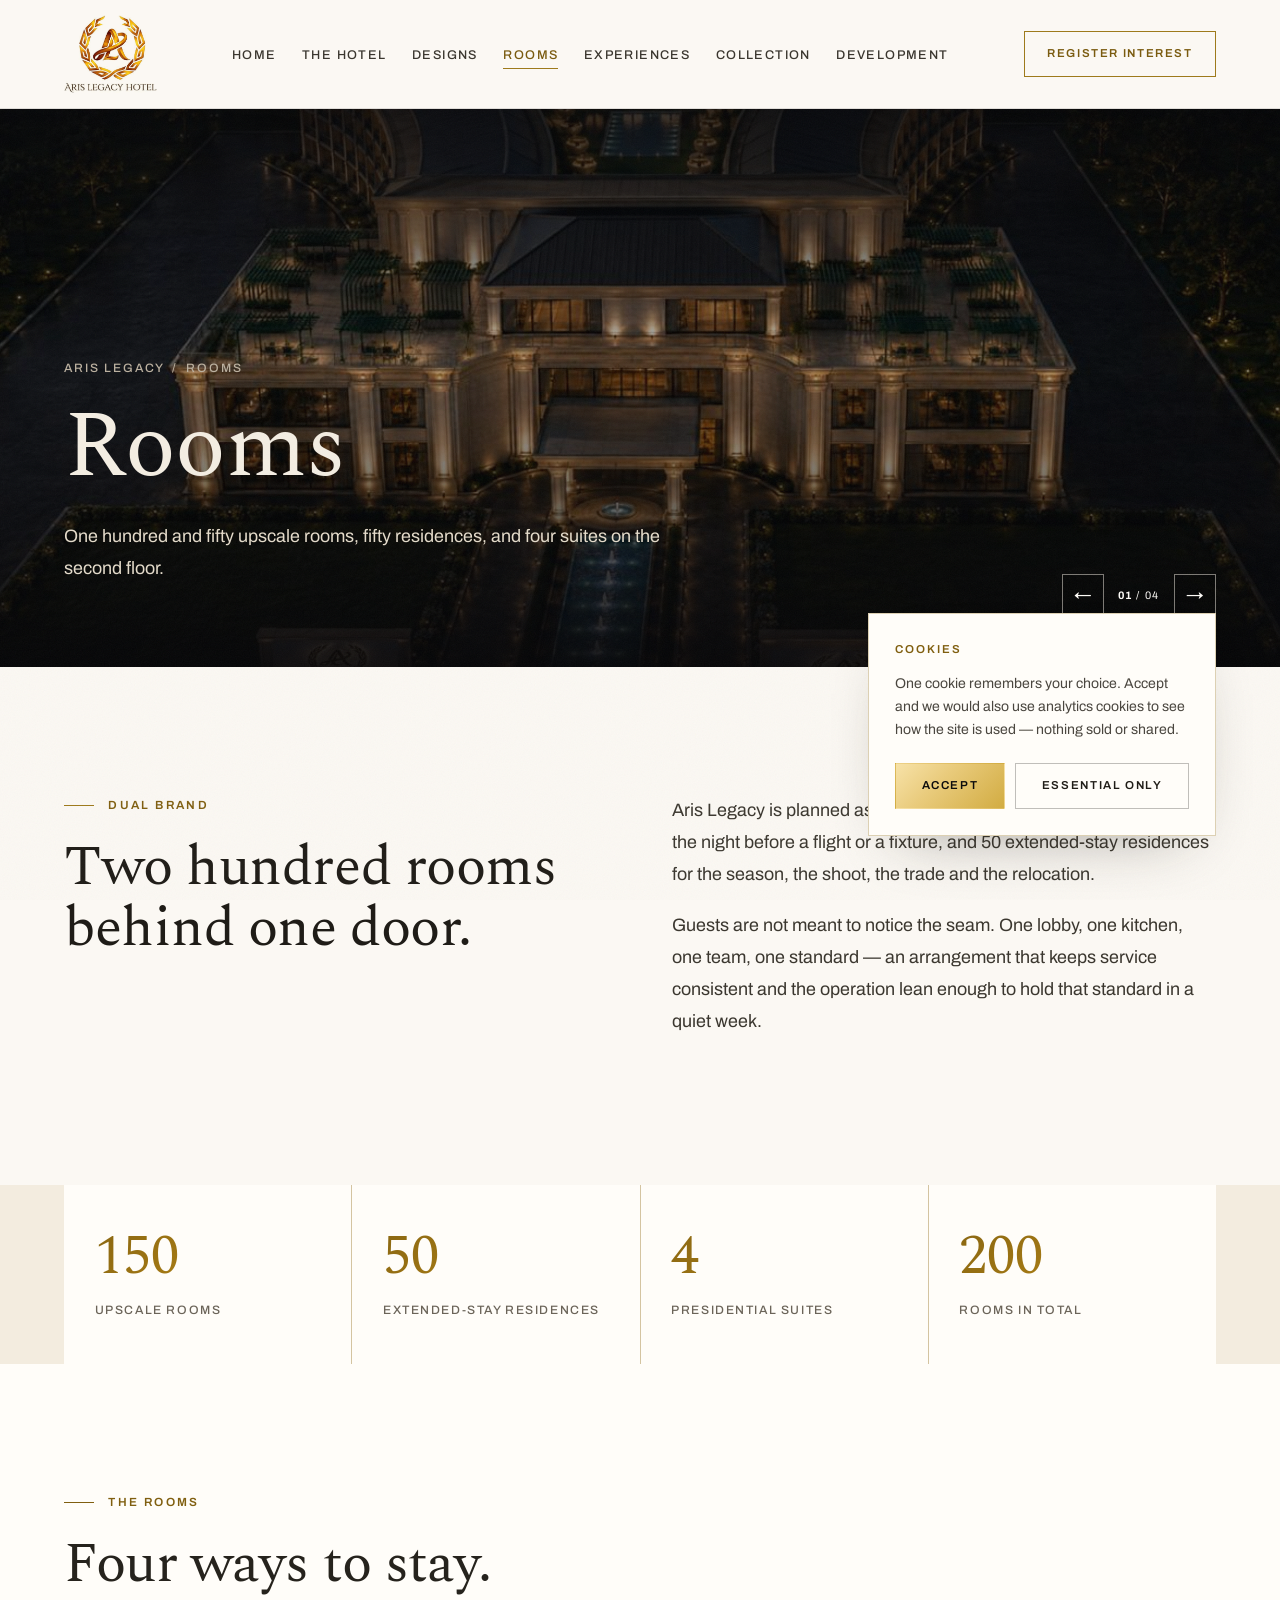
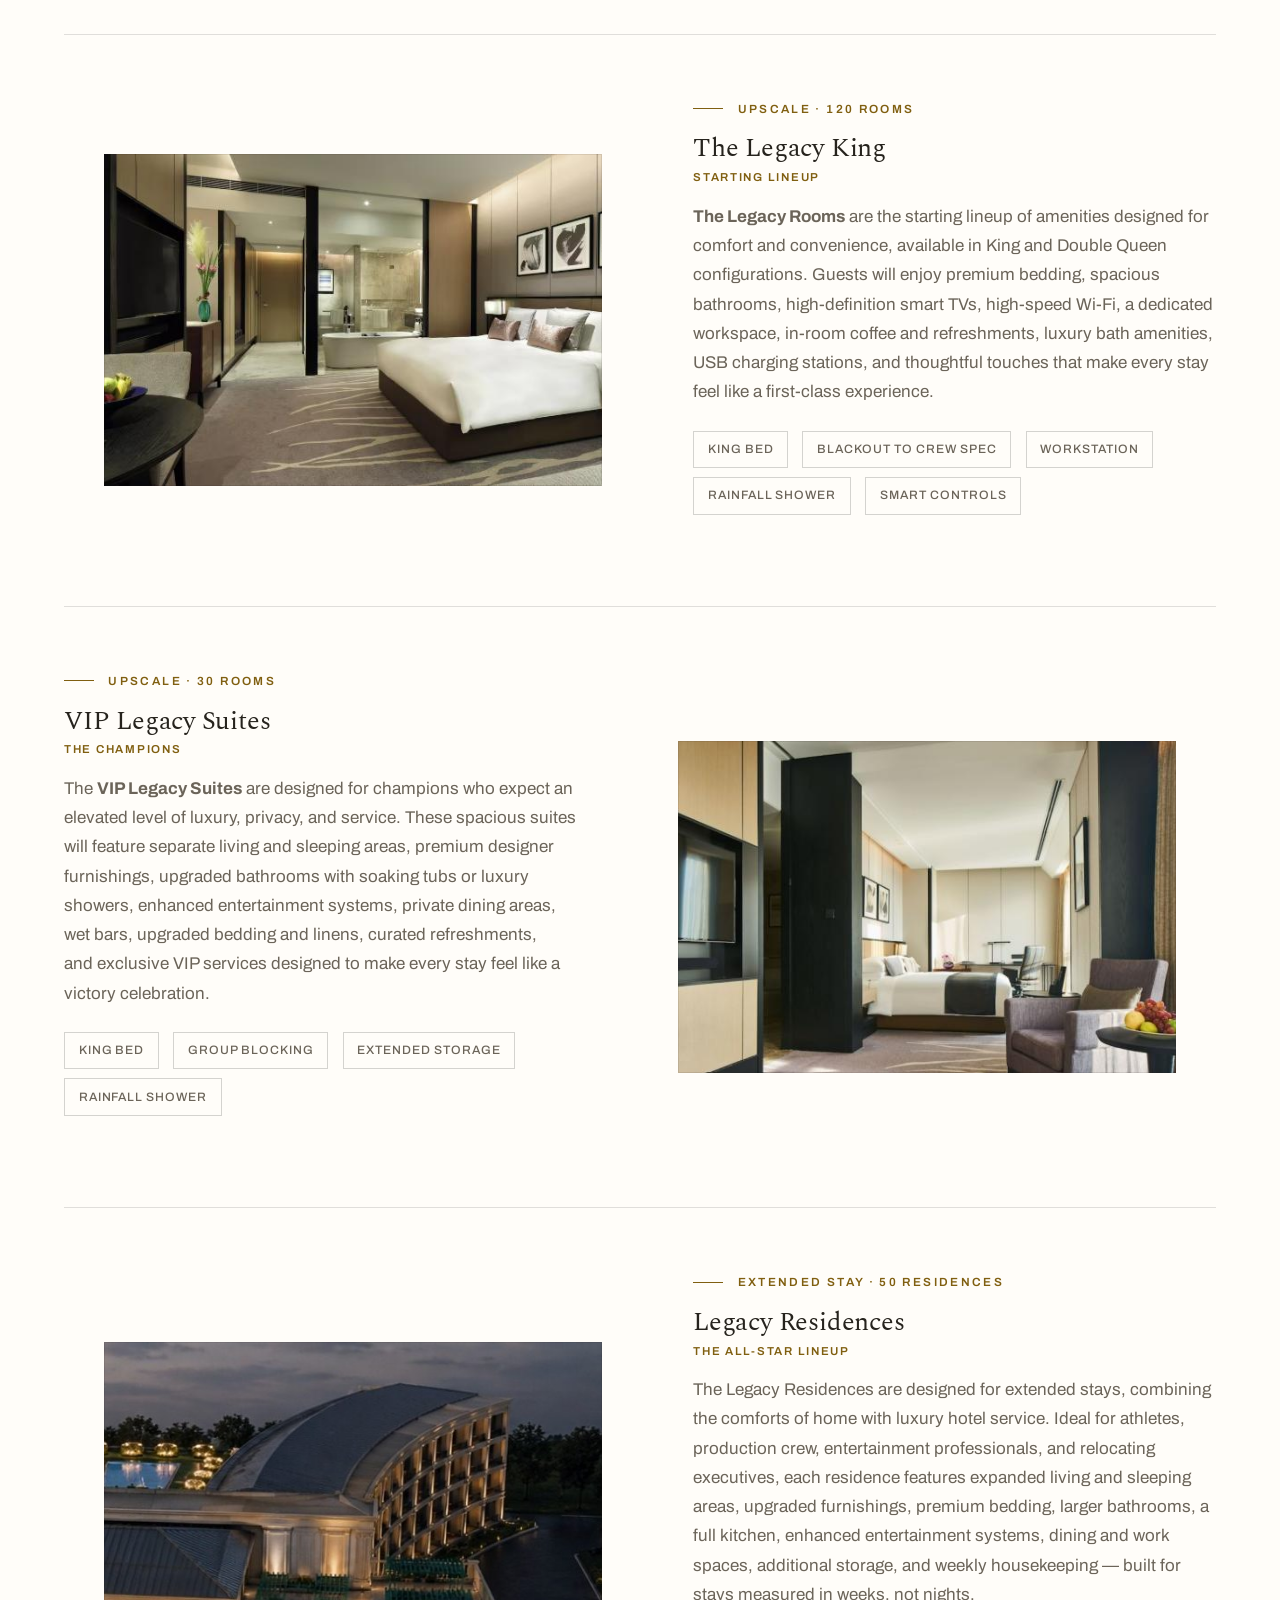
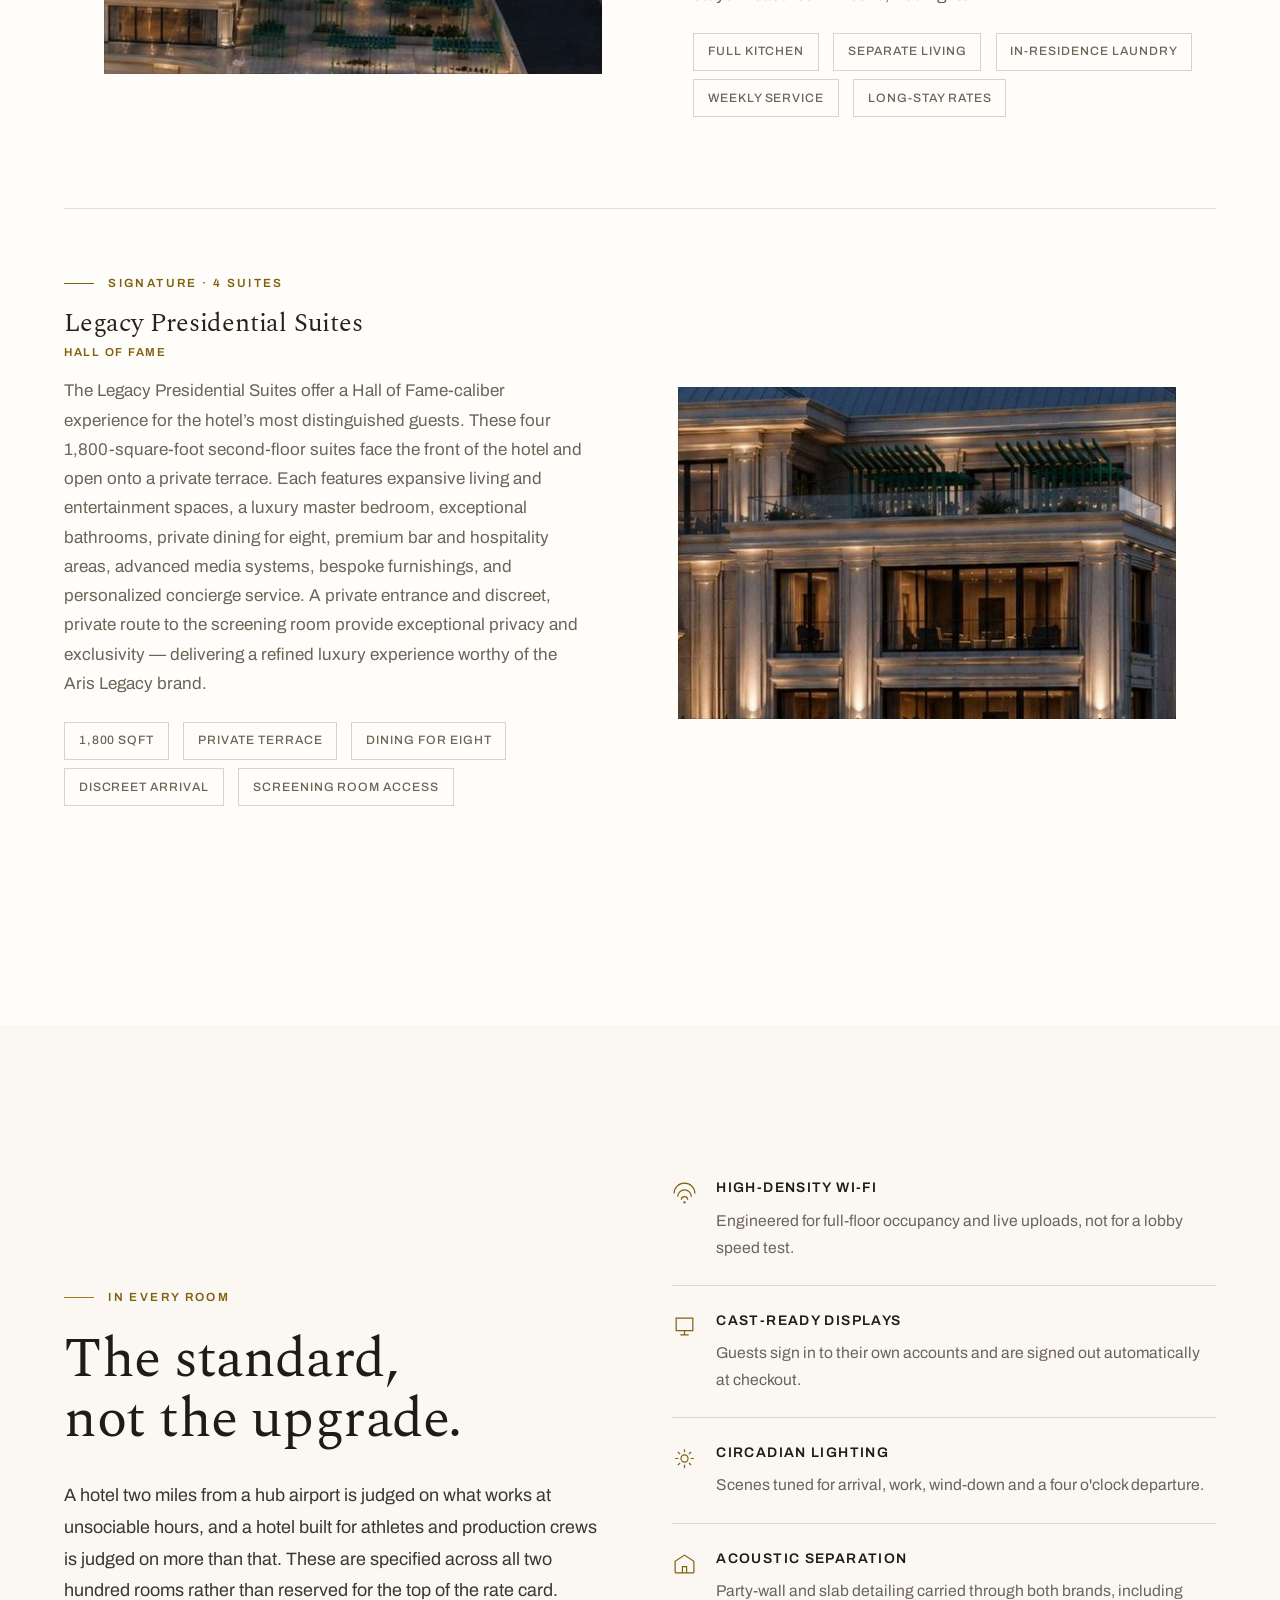
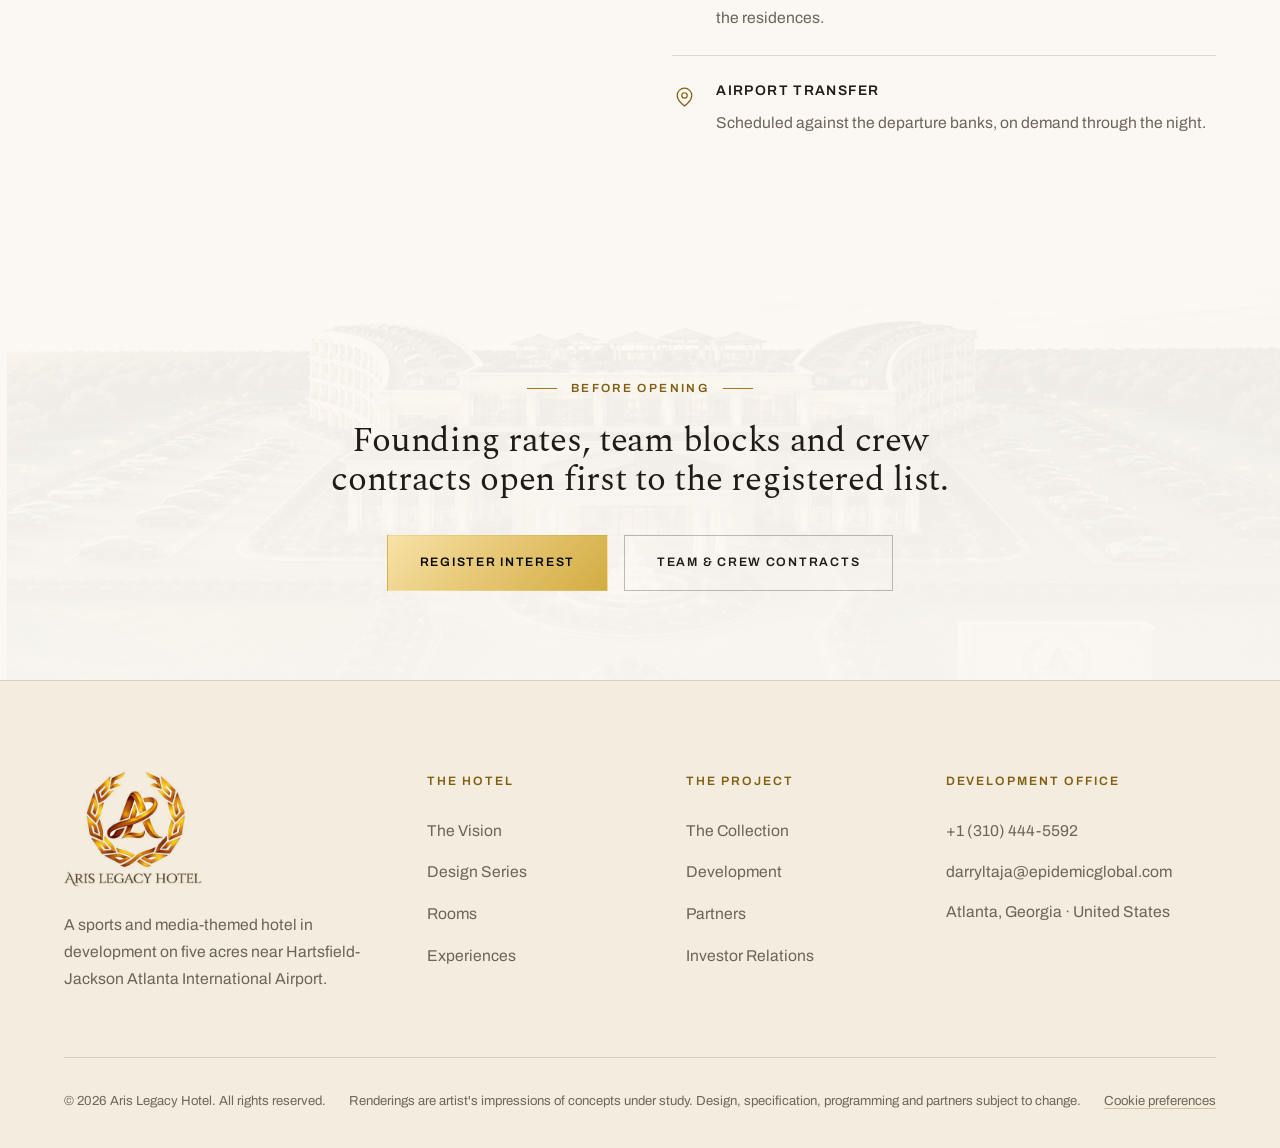
==== commit 1e332f1f: "Refine hotel content and imagery" ====
--- a/accommodations.html
+++ b/accommodations.html
@@ -109,7 +109,7 @@
       <div class="room-media"><figure class="figure ratio-3x2"><img src="assets/img/room-legacy-king.jpeg" alt="A Legacy King room with lounge seating, king bed and spa bathroom" loading="lazy" decoding="async"></figure></div>
       <div>
         <p class="eyebrow" style="margin-bottom:.9rem">Upscale · 120 rooms</p>
-        <h3 class="d3">The Legacy King — Starting Lineup</h3>
+        <h3 class="d3 room-heading"><span class="room-name">The Legacy King</span><span class="room-subtitle">Starting Lineup</span></h3>
         <p class="muted" style="margin-top:1rem">
           <strong>The Legacy Rooms</strong> are the starting lineup of amenities designed for comfort and convenience, available in King and Double Queen configurations. Guests will enjoy premium bedding, spacious bathrooms, high-definition smart TVs, high-speed Wi-Fi, a dedicated workspace, in-room coffee and refreshments, luxury bath amenities, USB charging stations, and thoughtful touches that make every stay feel like a first-class experience.
         </p>
@@ -123,7 +123,7 @@
       <div class="room-media"><figure class="figure ratio-3x2"><img src="assets/img/room-vip-legacy-suite.jpeg" alt="A VIP Legacy Suite with a king bed, lounge chair and work area" loading="lazy" decoding="async"></figure></div>
       <div>
         <p class="eyebrow" style="margin-bottom:.9rem">Upscale · 30 rooms</p>
-        <h3 class="d3">VIP Legacy Suites — The Champions</h3>
+        <h3 class="d3 room-heading"><span class="room-name">VIP Legacy Suites</span><span class="room-subtitle">The Champions</span></h3>
         <p class="muted" style="margin-top:1rem">
           The <strong>VIP Legacy Suites</strong> are designed for champions who expect an elevated level of luxury, privacy, and service. These spacious suites will feature separate living and sleeping areas, premium designer furnishings, upgraded bathrooms with soaking tubs or luxury showers, enhanced entertainment systems, private dining areas, wet bars, upgraded bedding and linens, curated refreshments, and exclusive VIP services designed to make every stay feel like a victory celebration.
         </p>
@@ -137,7 +137,7 @@
       <div class="room-media"><figure class="figure ratio-3x2"><img src="assets/img/cl-guestwing.jpg" alt="Aerial night view of the Legacy Residences above the pool court" loading="lazy" decoding="async"></figure></div>
       <div>
         <p class="eyebrow" style="margin-bottom:.9rem">Extended stay · 50 residences</p>
-        <h3 class="d3">Legacy Residences — The All-Star Lineup</h3>
+        <h3 class="d3 room-heading"><span class="room-name">Legacy Residences</span><span class="room-subtitle">The All-Star Lineup</span></h3>
         <p class="muted" style="margin-top:1rem">
           The Legacy Residences are designed for extended stays, combining the comforts of home with luxury hotel service. Ideal for athletes, production crew, entertainment professionals, and relocating executives, each residence features expanded living and sleeping areas, upgraded furnishings, premium bedding, larger bathrooms, a full kitchen, enhanced entertainment systems, dining and work spaces, additional storage, and weekly housekeeping — built for stays measured in weeks, not nights.
         </p>
@@ -148,10 +148,10 @@
     </article>
 
     <article class="room rv">
-      <div class="room-media"><figure class="figure ratio-3x2"><img src="assets/img/cl-portico.jpg" alt="The private terrace and entrance of a Legacy Presidential Suite" loading="lazy" decoding="async"></figure></div>
+      <div class="room-media"><figure class="figure ratio-3x2"><img src="assets/img/cl-pergola.jpg" alt="The illuminated pergola terrace of a Legacy Presidential Suite" loading="lazy" decoding="async"></figure></div>
       <div>
         <p class="eyebrow" style="margin-bottom:.9rem">Signature · 4 suites</p>
-        <h3 class="d3">Legacy Presidential Suites — Hall of Fame</h3>
+        <h3 class="d3 room-heading"><span class="room-name">Legacy Presidential Suites</span><span class="room-subtitle">Hall of Fame</span></h3>
         <p class="muted" style="margin-top:1rem">
           The Legacy Presidential Suites offer a Hall of Fame-caliber experience for the hotel’s most distinguished guests. These four 1,800-square-foot second-floor suites face the front of the hotel and open onto a private terrace. Each features expansive living and entertainment spaces, a luxury master bedroom, exceptional bathrooms, private dining for eight, premium bar and hospitality areas, advanced media systems, bespoke furnishings, and personalized concierge service. A private entrance and discreet, private route to the screening room provide exceptional privacy and exclusivity — delivering a refined luxury experience worthy of the Aris Legacy brand.
         </p>
--- a/assets/css/style.css
+++ b/assets/css/style.css
@@ -394,6 +394,7 @@
 .figure::after{content:"";position:absolute;inset:0;pointer-events:none;box-shadow:inset 0 0 0 1px rgba(31,28,23,.10)}
 .figure img{width:100%;height:100%;object-fit:cover;transition:transform 1.5s var(--ease)}
 .figure:hover img{transform:scale(1.05)}
+.figure.static-media:hover img{transform:none}
 .figure figcaption{
   position:absolute;left:0;right:0;bottom:0;padding:1.6rem 1.5rem 1.35rem;z-index:1;
   background:linear-gradient(transparent,rgba(6,6,8,.9) 55%);
@@ -496,7 +497,11 @@
 
 /* ---------- Room list ---------- */
 .room{display:grid;grid-template-columns:1.05fr .95fr;gap:clamp(26px,4vw,70px);align-items:center;padding-block:clamp(42px,5vw,76px);border-top:1px solid var(--line-soft)}
+.room:nth-child(even){grid-template-columns:.95fr 1.05fr}
 .room:nth-child(even) .room-media{order:2}
+.room-heading{font-size:clamp(1.4rem,2.05vw,1.85rem);line-height:1.15}
+.room-heading .room-name{display:block;white-space:nowrap}
+.room-heading .room-subtitle{display:block;margin-top:.42rem;font-family:var(--font-ui);font-size:clamp(.7rem,.9vw,.84rem);font-weight:600;letter-spacing:.15em;line-height:1.35;text-transform:uppercase;color:var(--gold-300)}
 .room-meta{display:flex;flex-wrap:wrap;gap:.55rem .9rem;margin:1.5rem 0 1.7rem;list-style:none;padding:0}
 .room-meta li{font-size:.76rem;font-weight:500;letter-spacing:.08em;text-transform:uppercase;color:var(--stone-300);border:1px solid var(--line-soft);padding:.46rem .85rem}
 .stone .room{border-color:rgba(20,20,18,.13)}
@@ -689,7 +694,7 @@
 @media (max-width:460px){
   .hero-facts{grid-template-columns:minmax(0,1fr)}
 }
-@media (max-width:1100px){
+@media (max-width:1180px){
   .nav-links{display:none}
   .burger{display:flex}
   .nav-cta .btn{display:none}
@@ -706,6 +711,9 @@
   .scroll-cue{display:none}
   .count{grid-template-columns:repeat(2,1fr)}
 }
+@media (max-width:420px){
+  .room-heading .room-name{white-space:normal}
+}
 @media (max-width:560px){
   body{font-size:16px}
   .foot-grid{grid-template-columns:1fr}
@@ -895,6 +903,7 @@
    turns into two lines and the rule ends up orphaned above the words. */
 @media (max-width:620px){
   .eyebrow{font-size:.68rem;letter-spacing:.13em;gap:.7rem}
+  .room-phero-controls{top:16px;right:var(--gutter);bottom:auto}
 }
 
 /* The two hero calls sit side by side rather than stacked: two buttons of the
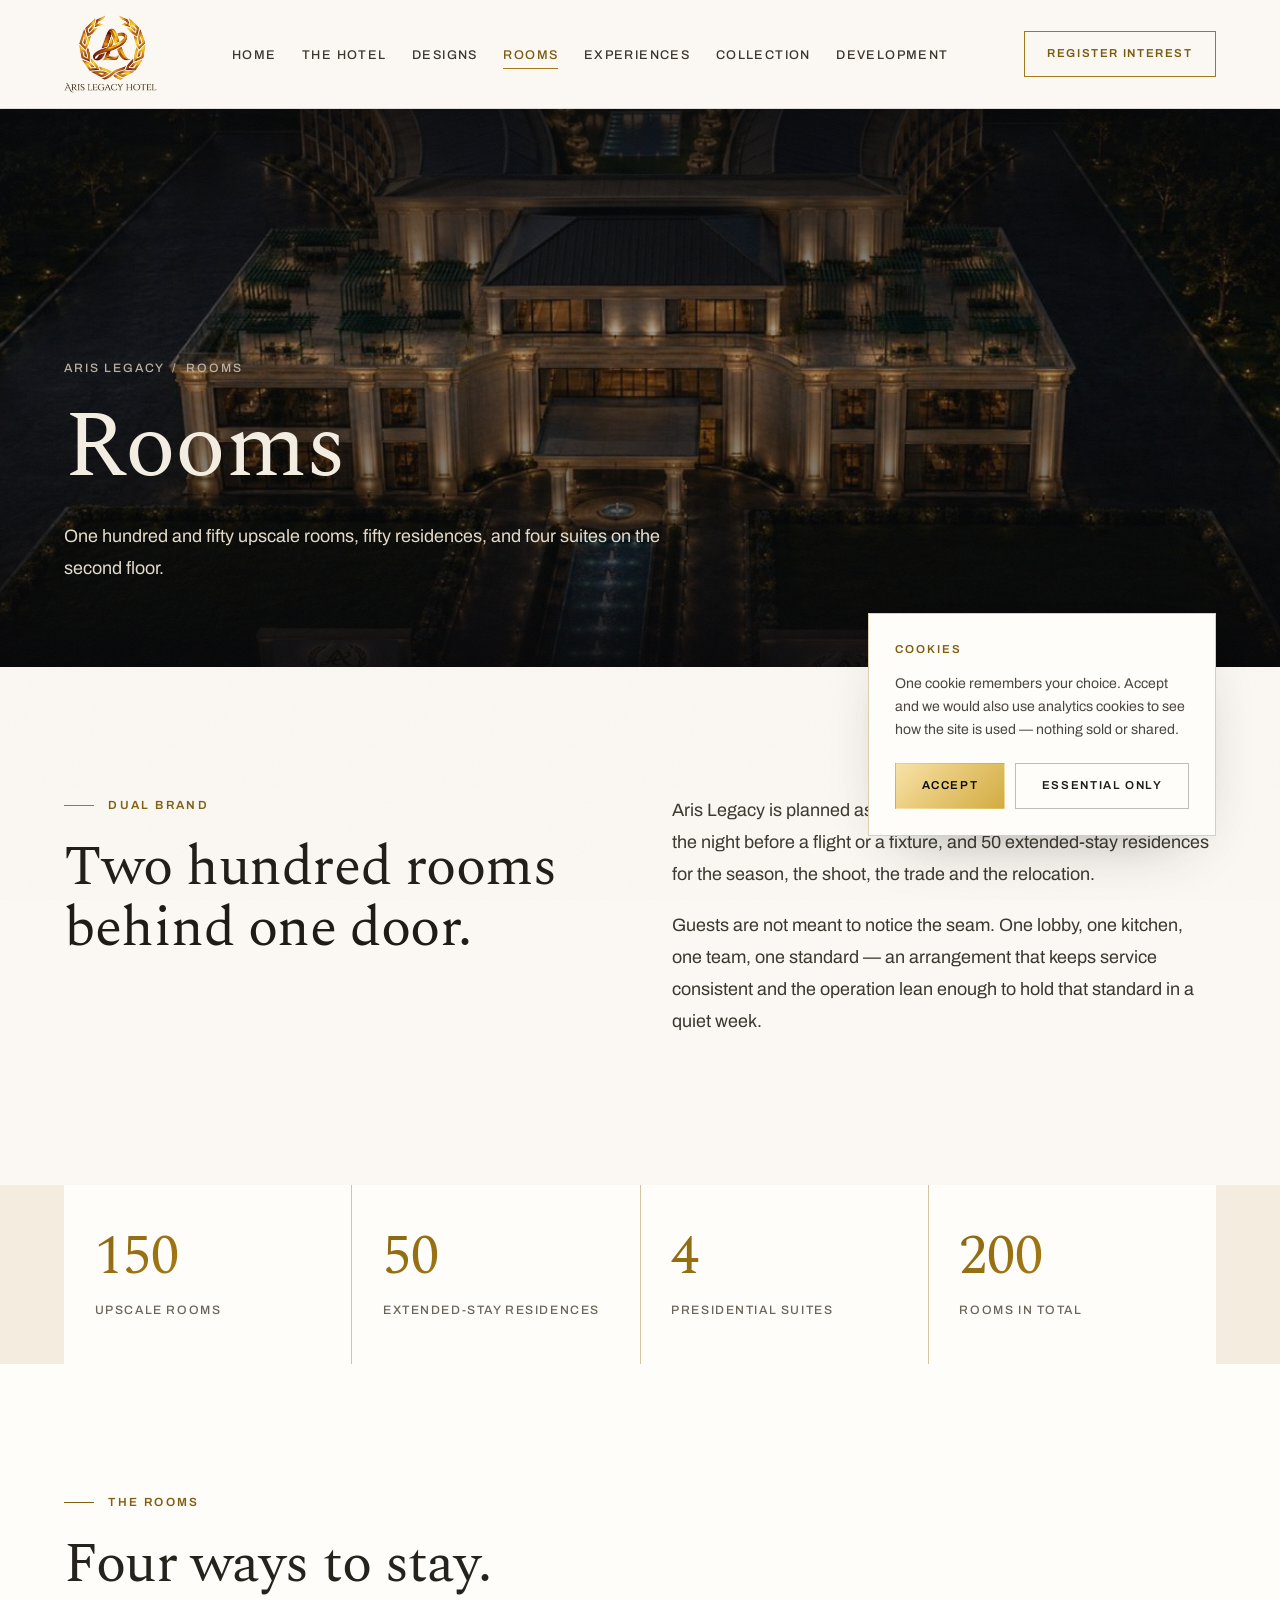
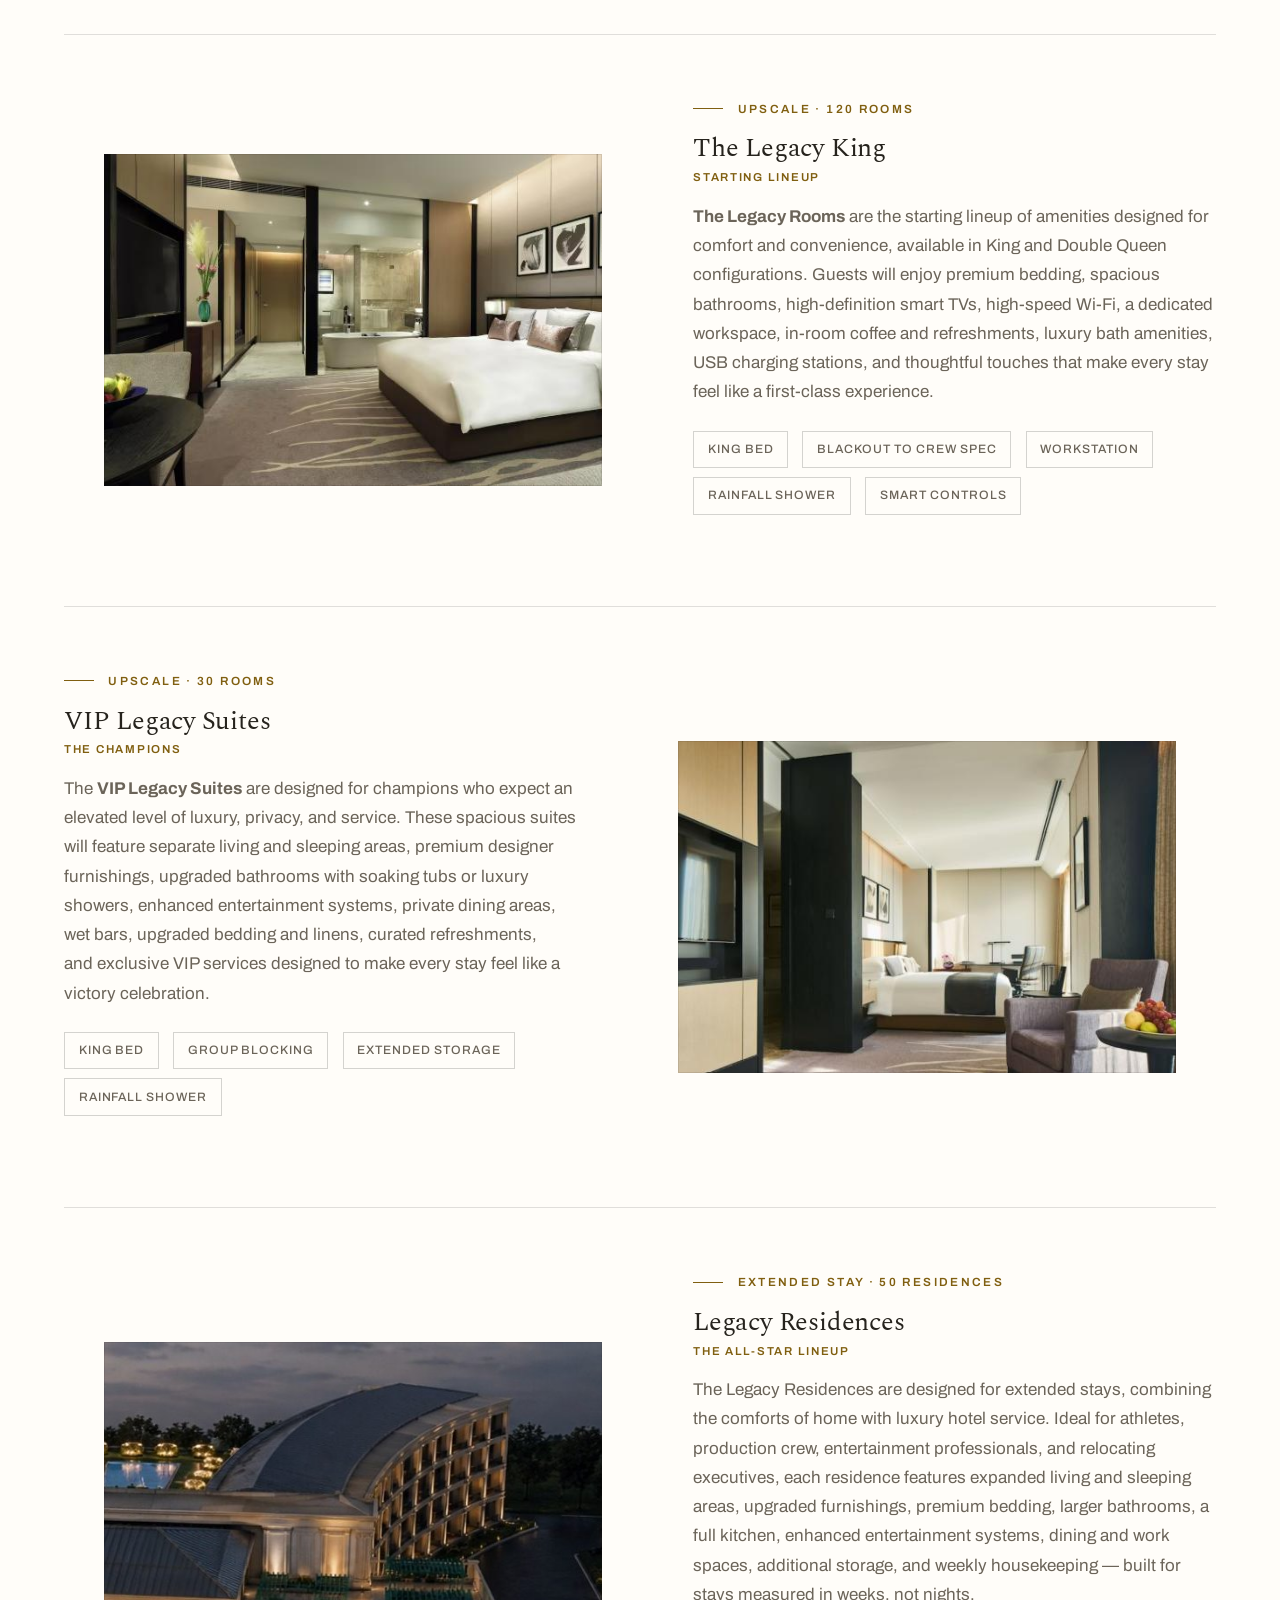
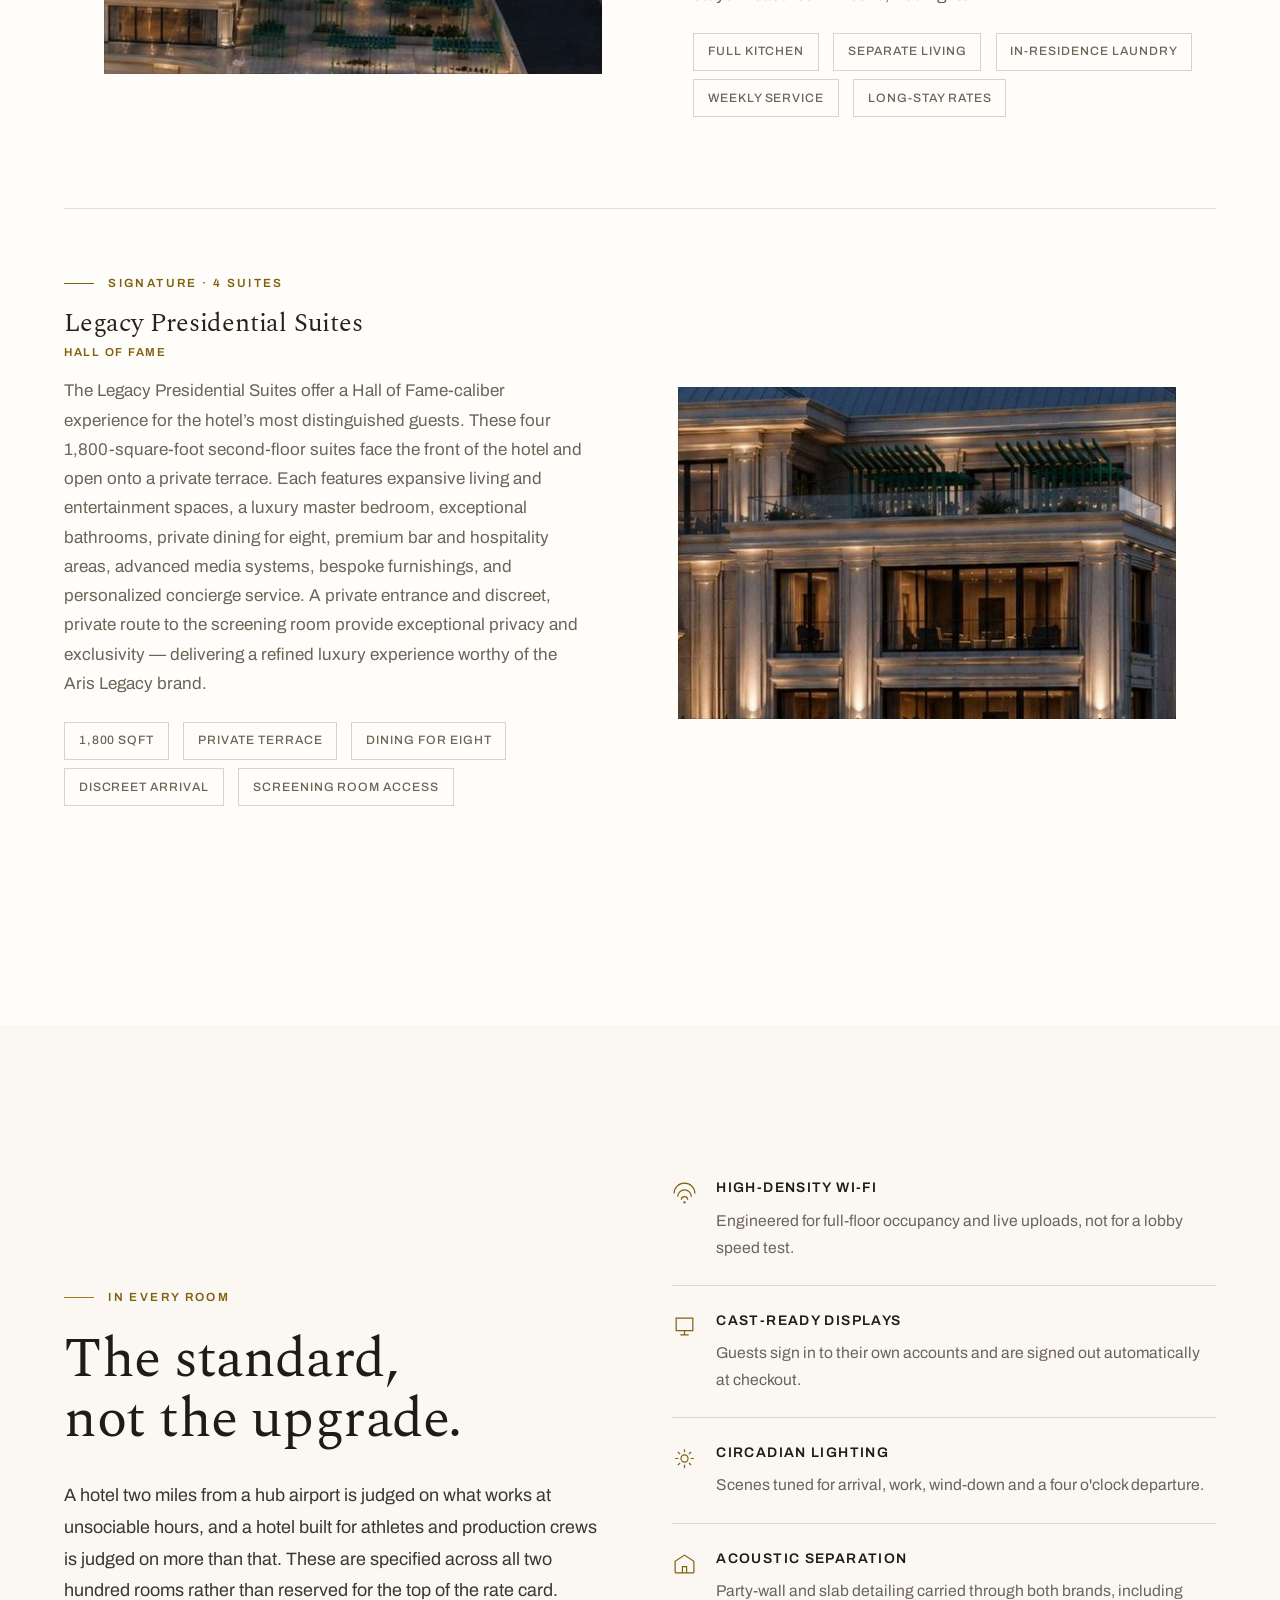
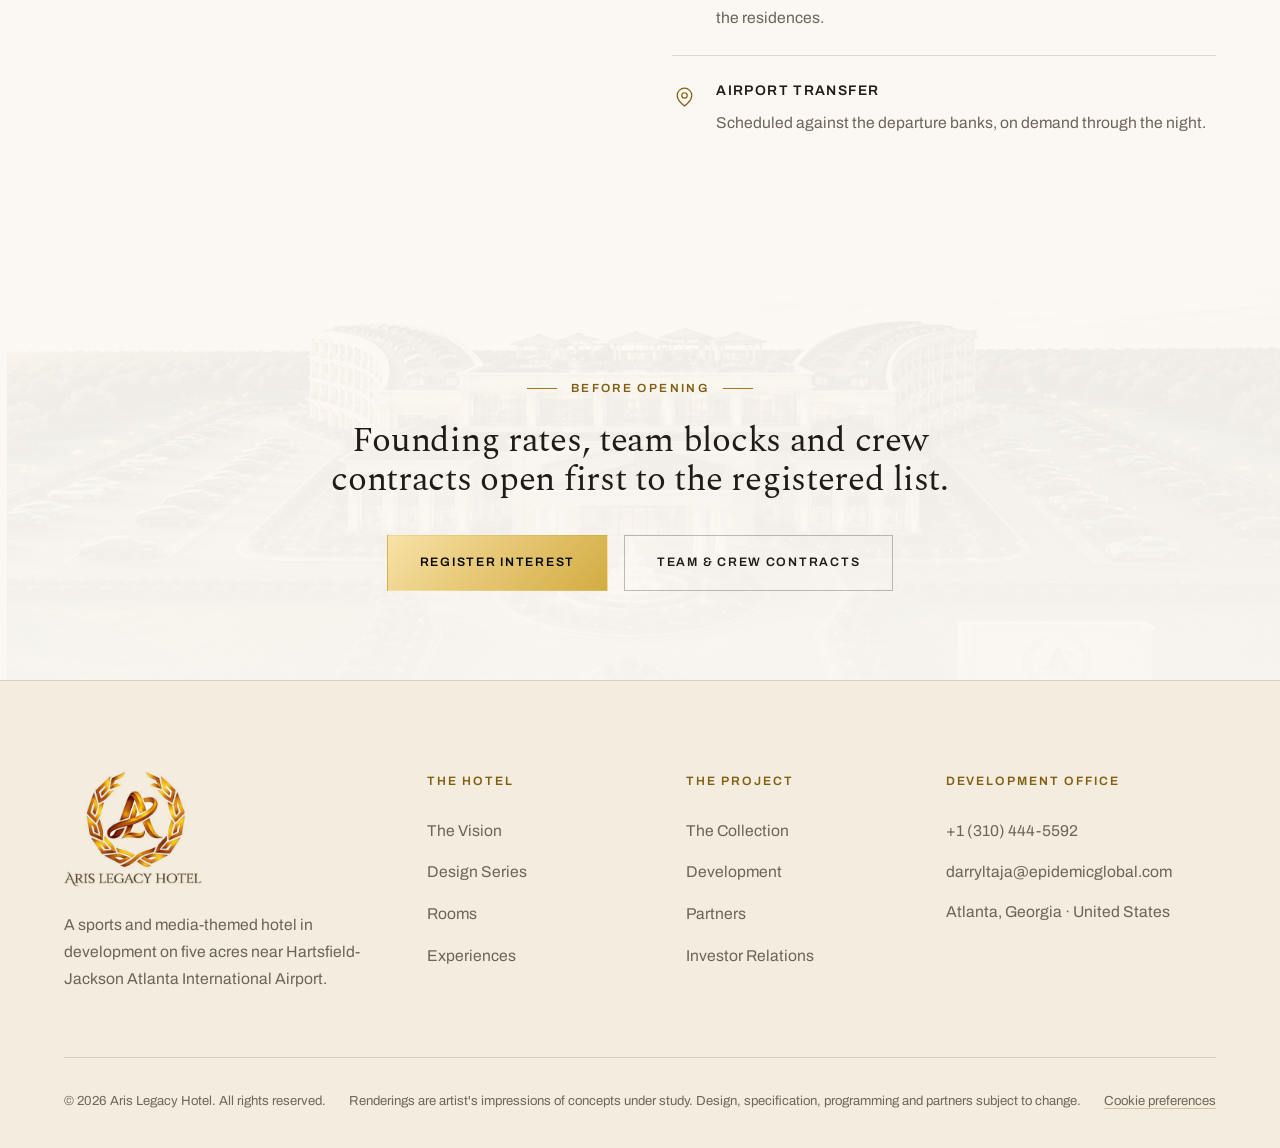
==== commit 76399b03: "Improve mobile layouts and update hotel imagery" ====
--- a/accommodations.html
+++ b/accommodations.html
@@ -9,7 +9,77 @@
 <link rel="preconnect" href="https://fonts.googleapis.com">
 <link rel="preconnect" href="https://fonts.gstatic.com" crossorigin>
 <link href="https://fonts.googleapis.com/css2?family=Archivo:wght@400;500;600&family=Spectral:ital,wght@0,400;0,500;1,400&display=swap" rel="stylesheet">
-<link rel="stylesheet" href="assets/css/style.css">
+<link rel="stylesheet" href="assets/css/style.css?v=20260902-mobile">
+<style>
+/* Rooms page mobile layout lives here as well as in the shared stylesheet so
+   the local file cannot be held on an outdated cached desktop grid. */
+@media (max-width:820px){
+  html,body{width:100%;max-width:100%;overflow-x:hidden}
+  .room-phero{min-height:clamp(500px,72svh,680px)}
+  .room-phero .wrap{padding-bottom:44px}
+  .room-phero .lede{max-width:34ch;line-height:1.55}
+
+  .split,.room,.room:nth-child(even){
+    display:grid;
+    grid-template-columns:minmax(0,1fr);
+  }
+  .split{gap:30px}
+  .room{gap:26px;padding-block:48px;align-items:start}
+  .room:nth-child(even) .room-media{order:0}
+  .room > *,.split > *{width:100%;min-width:0}
+
+  .rooms-list .room{width:100%;margin-inline:0}
+  .rooms-list .room-media{
+    display:block;width:100%!important;max-width:none!important;
+    margin:0!important;padding:0!important;
+  }
+  .room-media .figure{
+    display:block;width:100%!important;height:auto;aspect-ratio:5/3;
+    margin:0!important;
+    background:transparent;
+    box-shadow:0 10px 28px rgba(31,28,23,.1);
+  }
+  .room-media img{
+    display:block;width:100%!important;height:100%!important;
+    object-fit:cover;object-position:50% 50%;
+  }
+  .room-heading .room-name{white-space:normal;overflow-wrap:anywhere}
+  .room .muted{font-size:1rem;line-height:1.72;overflow-wrap:anywhere}
+  .room-meta{gap:8px;margin:22px 0 0}
+  .room-meta li{font-size:.68rem;padding:.48rem .68rem}
+
+  .stats{grid-template-columns:repeat(2,minmax(0,1fr))}
+  .amenity{gap:16px}
+  .amenity > div{min-width:0}
+  .amenity p{overflow-wrap:anywhere}
+}
+
+@media (max-width:600px){
+  :root{--gutter:20px}
+  .nav{padding:.72rem 20px}
+  .mark-logo{height:56px}
+  .burger{width:44px;height:44px}
+
+  .room-phero{min-height:620px}
+  .room-phero-media img{object-position:52% 50%;transform:none}
+  .room-phero .d1{font-size:clamp(2.7rem,15vw,4.2rem)}
+
+  .pad{padding-block:64px}
+  .stats{grid-template-columns:minmax(0,1fr)}
+  .stat{padding:28px 20px}
+
+  .rooms-list > .wrap{padding-inline:20px!important}
+  .rooms-list .room-media{width:100%!important;margin:0!important}
+  .rooms-list .room-media .figure{width:100%!important;aspect-ratio:5/3}
+  .room .eyebrow{line-height:1.5}
+  .room-heading{font-size:clamp(1.8rem,9vw,2.35rem)}
+
+  .cta .rv[style]{display:grid!important;grid-template-columns:minmax(0,1fr);gap:.75rem!important}
+  .cta .btn{width:100%;white-space:normal}
+  .foot-grid{grid-template-columns:minmax(0,1fr)}
+  .foot-bottom{display:grid;grid-template-columns:minmax(0,1fr)}
+}
+</style>
 </head>
 <body>
 
@@ -49,17 +119,9 @@
   <p class="drawer-foot">Atlanta · Miami · Los Angeles</p>
 </nav>
 
-<section class="phero room-phero" data-room-hero>
+<section class="phero room-phero">
   <div class="phero-media room-phero-media">
-    <img class="on" src="assets/img/rooms-hero-01.jpeg" alt="Aerial night view of Aris Legacy Hotel with illuminated Aris Legacy monument signs" fetchpriority="high">
-    <img src="assets/img/rooms-hero-02.jpeg" alt="Front aerial view of Aris Legacy Hotel and its illuminated monument signs" loading="lazy" decoding="async">
-    <img src="assets/img/s1-arrival-day.jpg" alt="The arrival drive and principal elevation of the hotel in daylight" loading="lazy" decoding="async">
-    <img src="assets/img/s2-front-night.jpg" alt="The Aris Legacy Hotel illuminated at night from the forecourt" loading="lazy" decoding="async">
-  </div>
-  <div class="room-phero-controls" aria-label="Rooms hero images">
-    <button type="button" class="room-phero-prev" aria-label="Show previous hotel image">&#8592;</button>
-    <span><b class="room-phero-current">01</b> / 04</span>
-    <button type="button" class="room-phero-next" aria-label="Show next hotel image">&#8594;</button>
+    <img src="assets/img/rooms-hero-01.jpeg" alt="Aerial night view of Aris Legacy Hotel with illuminated Aris Legacy monument signs" fetchpriority="high">
   </div>
   <div class="wrap">
     <p class="crumb rv in"><a href="index.html">Aris Legacy</a> &nbsp;/&nbsp; Rooms</p>
@@ -100,7 +162,7 @@
   </div>
 </section>
 
-<section class="pad stone">
+<section class="pad stone rooms-list">
   <div class="wrap">
     <p class="eyebrow rv">The rooms</p>
     <h2 class="d2 rv rv-d1" style="margin-bottom:clamp(20px,3vw,40px)">Four ways to stay.</h2>
--- a/assets/css/style.css
+++ b/assets/css/style.css
@@ -362,11 +362,6 @@
 .phero-media img{width:100%;height:100%;object-fit:cover;transform:scale(1.04)}
 .phero-media::after{content:"";position:absolute;inset:0;background:linear-gradient(180deg,rgba(6,6,8,.82),rgba(6,6,8,.3) 46%,rgba(6,6,8,.94))}
 .phero .wrap{padding-bottom:clamp(48px,7vh,86px);width:100%}
-.room-phero-media img{position:absolute;inset:0;opacity:0;transition:opacity .65s var(--ease)}
-.room-phero-media img.on{opacity:1}
-.room-phero-controls{position:absolute;right:var(--gutter);bottom:clamp(28px,4vw,52px);z-index:2;display:flex;align-items:center;gap:.85rem;color:var(--stone-050);font-size:.68rem;letter-spacing:.15em}
-.room-phero-controls button{display:grid;place-items:center;width:2.65rem;height:2.65rem;border:1px solid rgba(244,238,227,.5);background:rgba(6,6,8,.22);color:inherit;font:inherit;font-size:1.1rem;cursor:pointer;transition:background .25s var(--ease),border-color .25s var(--ease)}
-.room-phero-controls button:hover{background:var(--stone-050);border-color:var(--stone-050);color:var(--ink-900)}
 .crumb{font-size:.76rem;font-weight:500;letter-spacing:.16em;text-transform:uppercase;color:var(--stone-400);margin-bottom:1.2rem}
 .crumb a:hover{color:var(--gold-200)}
 
@@ -468,6 +463,11 @@
 /* The lockup is cut out now, so it no longer needs multiply to lose a card. */
 .crest{display:block}
 .split-body{max-width:58ch}
+
+/* Give the location plan enough room for its aerial detail while preserving
+   the full source image rather than cropping its framed insets. */
+.location-feature{grid-template-columns:minmax(0,1.18fr) minmax(0,.82fr)}
+.location-map-figure{aspect-ratio:637/492}
 
 /* Experiences uses supplied renders with different native proportions. Keep
    each rendering whole and bring the accompanying copy close enough to read
@@ -903,7 +903,6 @@
    turns into two lines and the rule ends up orphaned above the words. */
 @media (max-width:620px){
   .eyebrow{font-size:.68rem;letter-spacing:.13em;gap:.7rem}
-  .room-phero-controls{top:16px;right:var(--gutter);bottom:auto}
 }
 
 /* The two hero calls sit side by side rather than stacked: two buttons of the
@@ -976,3 +975,32 @@
   .pull{font-size:1.42rem;max-width:none}
   .ladder li{gap:12px}
 }
+
+/* Mobile is a visual-first format. Editorial copy stays aligned to the reading
+   gutter, while photography, drawings and plans extend into the outer edges.
+   This gives supplied imagery a useful viewing size instead of leaving it in
+   a narrow desktop-derived column. */
+@media (max-width:680px){
+  :root{--gutter:16px}
+  .split,.room{gap:28px}
+  .room{padding-block:52px}
+
+  .split-media,.room-media,
+  .gal,.sc-stage,
+  .wrap > .figure,.wrap-wide > .figure,
+  .g2 > .figure,.g3 > .figure,.g4 > .figure,
+  .g2 > .plate,.g3 > .plate,.g4 > .plate{
+    width:calc(100% + var(--gutter) * 2);
+    margin-inline:calc(var(--gutter) * -1);
+  }
+
+  .split-media .figure,.room-media .figure,
+  .gal > .figure,.sc-stage,
+  .wrap > .figure,.wrap-wide > .figure,
+  .g2 > .figure,.g3 > .figure,.g4 > .figure,
+  .g2 > .plate,.g3 > .plate,.g4 > .plate{border-radius:0}
+
+  .room-media .figure{aspect-ratio:16/10}
+  .gal{gap:12px}
+  .gal > .figure{width:100%;margin-inline:0}
+}
